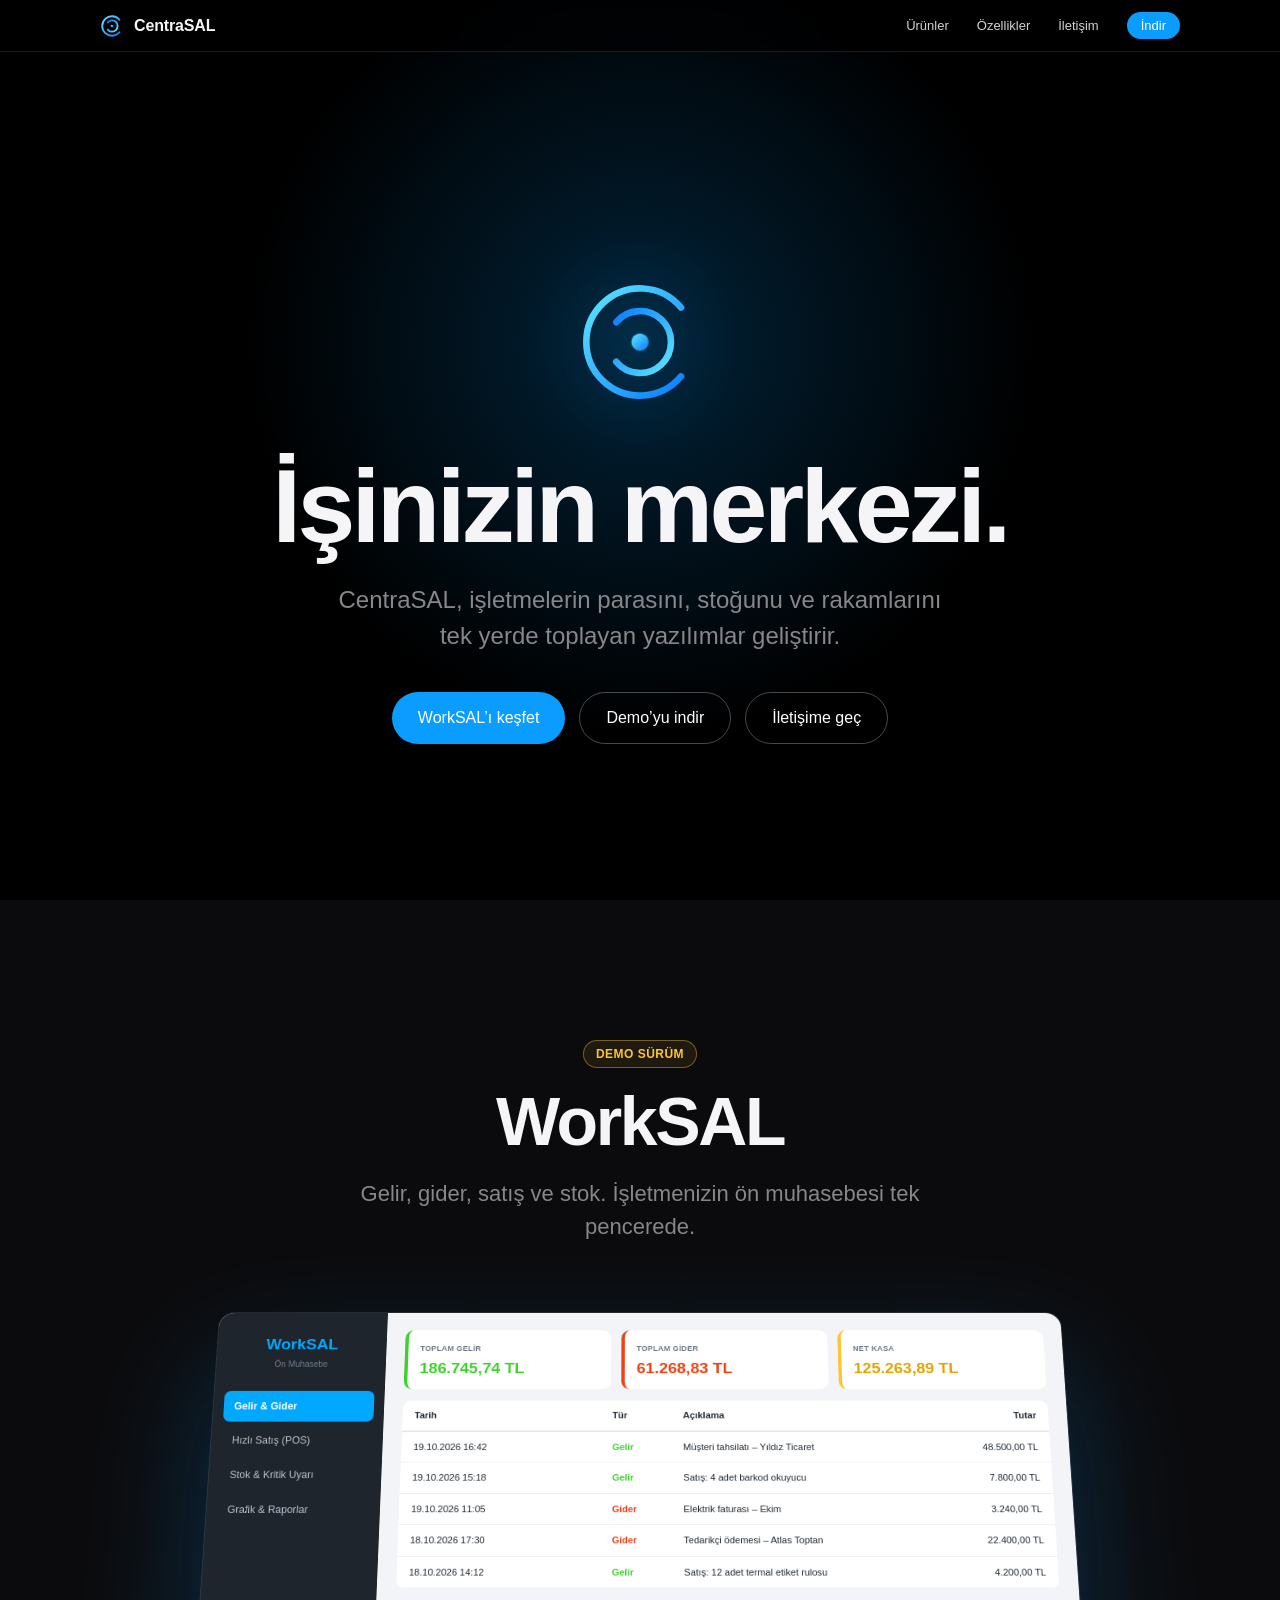
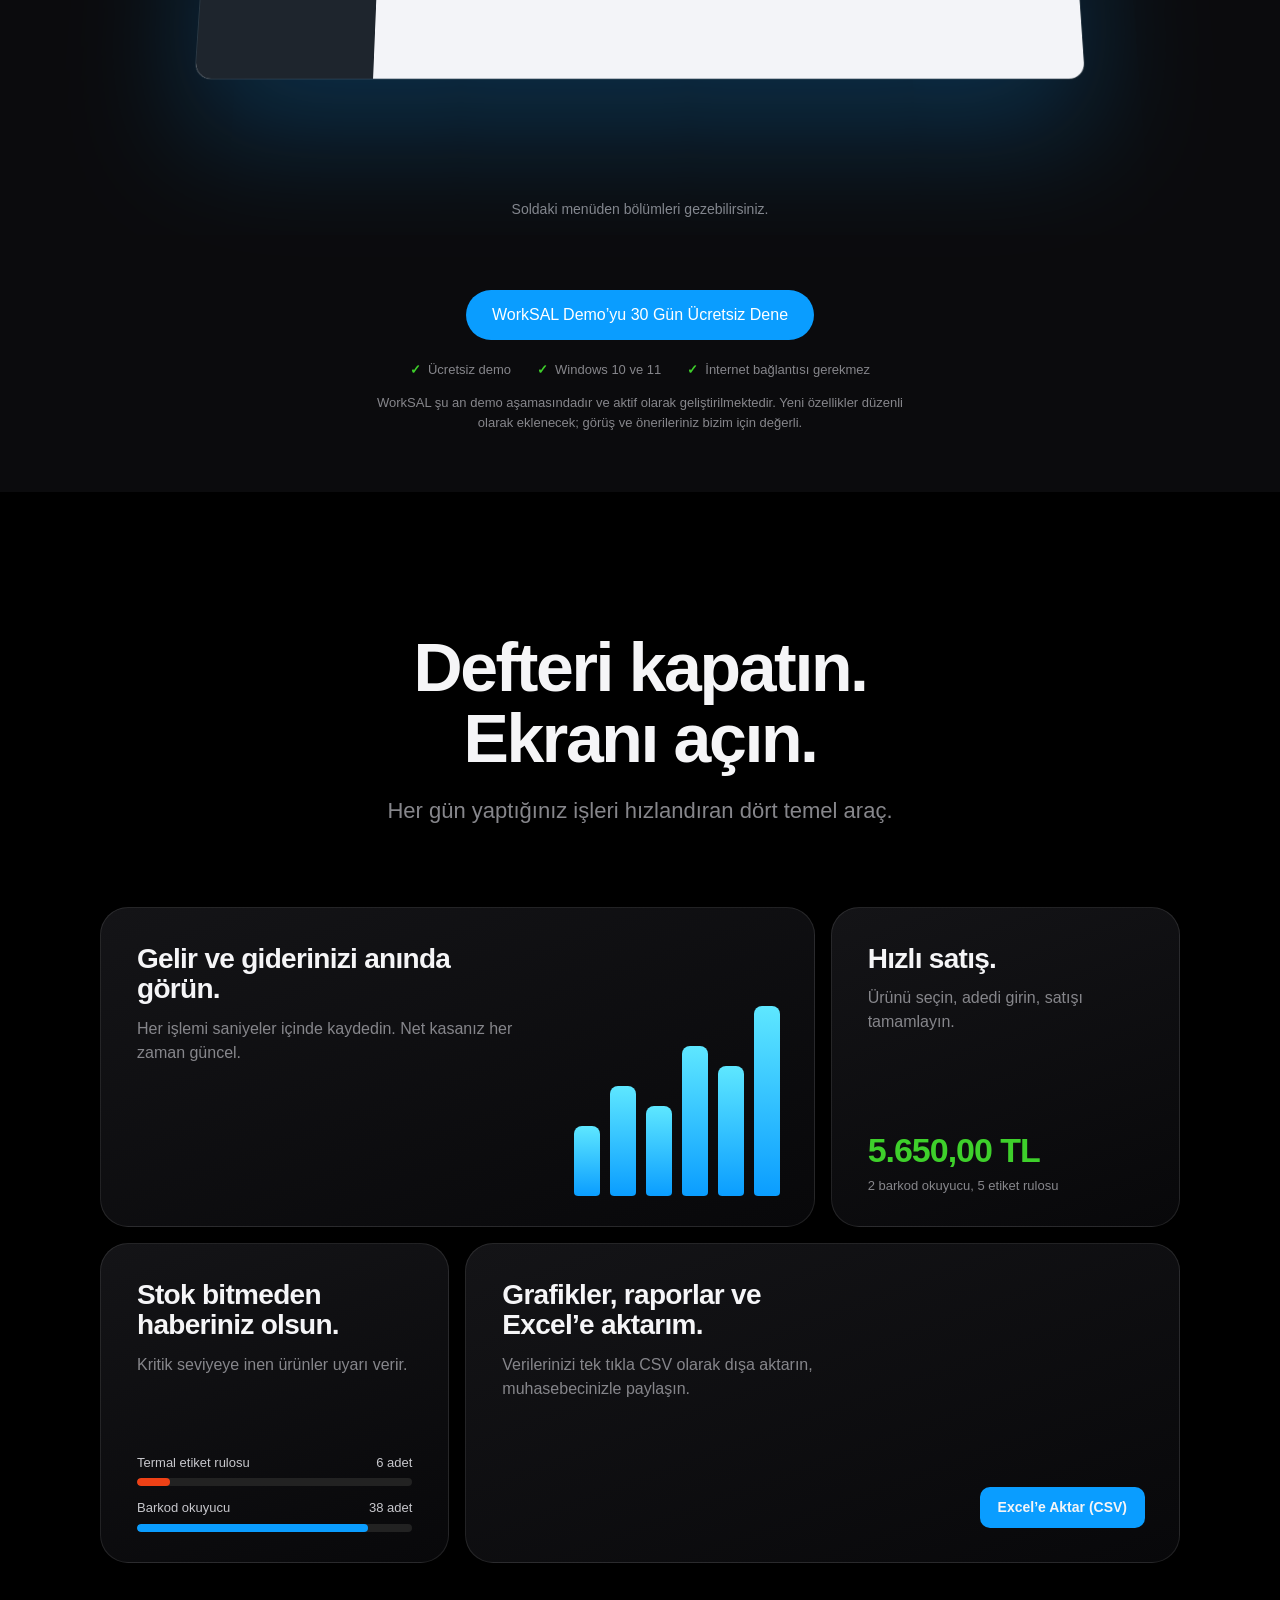
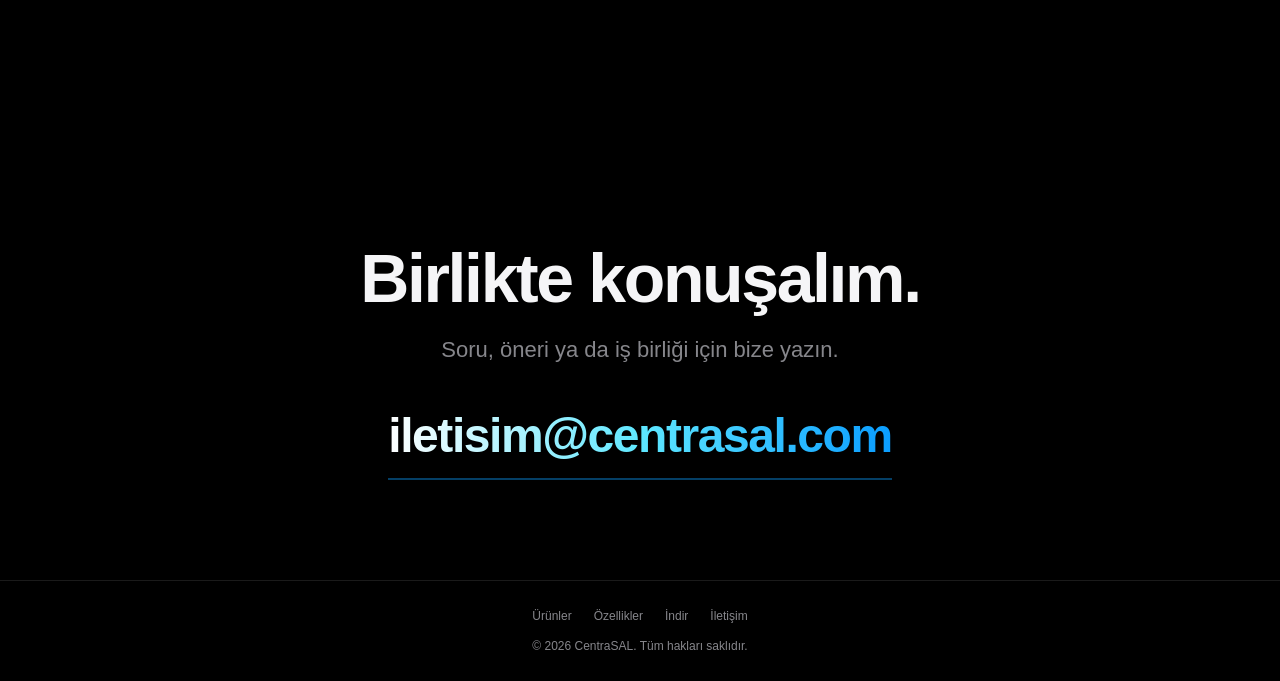
==== index.html @ 8bc3f964 "Update index.html Free Trial type added." ====
<!DOCTYPE html>
<html lang="tr">
<head>
<meta charset="utf-8">
<meta name="viewport" content="width=device-width, initial-scale=1, viewport-fit=cover">
<title>CentraSAL | İşletmeler için yazılım – WorkSAL ön muhasebe</title>
<meta name="description" content="CentraSAL, işletmelerin gelir, gider, satış ve stok takibini tek yerde toplayan yazılımlar geliştirir. WorkSAL demo sürümünü hemen indirin.">
<meta name="theme-color" content="#000000">
<meta property="og:type" content="website"><meta property="og:locale" content="tr_TR">
<meta property="og:title" content="CentraSAL – İşinizin merkezi"><meta property="og:description" content="WorkSAL: gelir, gider, hızlı satış ve stok takibi tek pencerede.">
<link rel="icon" href="centrasal-logo-2048-siyah.png" type="image/png">
<link rel="apple-touch-icon" href="centrasal-logo-2048-siyah.png">
<script type="application/ld+json">{"@context":"https://schema.org","@type":"Organization","name":"CentraSAL","email":"iletisim@centrasal.com","logo":"centrasal-logo-2048-siyah.png"}</script>
<style>
:root{--bg:#000;--bg2:#0b0b0d;--line:rgba(255,255,255,.1);--tx:#f5f5f7;--mut:#86868b;--blue:#0a9dff;--cyan:#5ee7ff;--green:#3ed02b;--red:#ee4116;--amber:#ffc531;
--font:-apple-system,BlinkMacSystemFont,"SF Pro Display","Inter","Segoe UI",Roboto,Helvetica,Arial,sans-serif;
box-sizing:border-box;padding-top:env(safe-area-inset-top,0px);padding-bottom:env(safe-area-inset-bottom,0px)}
html{scroll-behavior:smooth;scroll-padding-top:70px}
*{box-sizing:border-box;margin:0}
body{background:var(--bg);color:var(--tx);font-family:var(--font);-webkit-font-smoothing:antialiased;overflow-x:hidden;line-height:1.5}
a{color:inherit;text-decoration:none}
a:focus-visible,button:focus-visible{outline:2px solid var(--cyan);outline-offset:3px}
nav{position:fixed;inset:0 0 auto;z-index:20;height:52px;display:flex;align-items:center;justify-content:space-between;padding:0 max(22px,calc((100vw - 1080px)/2));padding-top:env(safe-area-inset-top,0px);height:calc(52px + env(safe-area-inset-top,0px));background:rgba(0,0,0,.65);backdrop-filter:saturate(180%) blur(20px);-webkit-backdrop-filter:saturate(180%) blur(20px);border-bottom:1px solid var(--line)}
.brand{display:flex;align-items:center;gap:10px;font-weight:600;letter-spacing:-.01em}
.brand svg{width:24px;height:24px}
nav ul{display:flex;gap:28px;list-style:none;padding:0;font-size:13px;color:#d2d2d7}
nav ul a{transition:color .2s}nav ul a:hover{color:#fff}
@media(max-width:560px){nav ul{gap:16px}}
section{padding:140px 22px;position:relative}
.wrap{max-width:1080px;margin:0 auto}
h1,h2{letter-spacing:-.035em;line-height:1.04;font-weight:700}
.hero{min-height:100vh;display:flex;flex-direction:column;align-items:center;justify-content:center;text-align:center;padding-top:120px;overflow:hidden}
.hero::before{content:"";position:absolute;width:900px;height:900px;left:50%;top:38%;transform:translate(-50%,-50%);background:radial-gradient(circle,rgba(10,157,255,.22),rgba(10,157,255,0) 62%);animation:breathe 7s ease-in-out infinite}
@keyframes breathe{50%{opacity:.55;transform:translate(-50%,-50%) scale(1.12)}}
.logo{width:132px;height:132px;position:relative;filter:drop-shadow(0 0 40px rgba(10,157,255,.45))}
.logo .o{stroke-dasharray:170;stroke-dashoffset:170;animation:draw 1.8s .2s cubic-bezier(.65,0,.2,1) forwards}
.logo .i{stroke-dasharray:95;stroke-dashoffset:95;animation:draw 1.6s .8s cubic-bezier(.65,0,.2,1) forwards;transform-origin:32px 32px;transform:rotate(180deg)}
.logo .d{opacity:0;transform-origin:32px 32px;animation:pop .7s 1.7s cubic-bezier(.3,1.6,.5,1) forwards}
.logo .spin{transform-origin:32px 32px;animation:spin 22s linear 2.4s infinite}
@keyframes draw{to{stroke-dashoffset:0}}
@keyframes pop{from{opacity:0;transform:scale(0)}to{opacity:1;transform:scale(1)}}
@keyframes spin{to{transform:rotate(360deg)}}
.hero h1{font-size:clamp(46px,9vw,104px);margin-top:44px;opacity:0;animation:up 1s 2s cubic-bezier(.2,.7,.2,1) forwards}
.hero p{font-size:clamp(18px,2.4vw,24px);color:var(--mut);max-width:640px;margin-top:22px;opacity:0;animation:up 1s 2.25s cubic-bezier(.2,.7,.2,1) forwards}
.cta{display:flex;gap:14px;margin-top:38px;flex-wrap:wrap;justify-content:center;opacity:0;animation:up 1s 2.5s cubic-bezier(.2,.7,.2,1) forwards}
@keyframes up{from{opacity:0;transform:translateY(26px)}to{opacity:1;transform:none}}
.btn{display:inline-flex;align-items:center;gap:8px;padding:13px 26px;border-radius:980px;font-size:16px;font-weight:500;transition:transform .25s,background .25s,box-shadow .25s}
.btn.p{background:var(--blue);color:#fff}.btn.p:hover{background:#2cb0ff;transform:scale(1.04);box-shadow:0 8px 40px rgba(10,157,255,.45)}
.btn.s{border:1px solid rgba(255,255,255,.28);color:#fff}.btn.s:hover{background:rgba(255,255,255,.1)}
.sub{color:var(--mut);font-size:clamp(18px,2.2vw,22px);max-width:620px;margin-top:20px}
h2{font-size:clamp(36px,6vw,68px)}
.center{text-align:center}.center .sub{margin-inline:auto}
/* product */
#urunler{background:var(--bg2);padding-bottom:60px}
.pname{display:flex;align-items:baseline;justify-content:center;gap:14px;flex-wrap:wrap}
.stage{perspective:1600px;margin-top:70px;padding-bottom:40px}
.app{display:grid;grid-template-columns:200px 1fr;max-width:1000px;margin:0 auto;border-radius:18px;overflow:hidden;background:#f3f4f8;color:#1f2933;box-shadow:0 0 0 1px rgba(255,255,255,.12),0 60px 140px rgba(10,157,255,.25);transform-origin:50% 0;will-change:transform;font-size:13px}
.side{background:#1e252d;color:#e8edf2;padding:26px 12px;min-height:440px}
.side b{display:block;text-align:center;color:#00a8ff;font-size:19px;margin-bottom:2px}
.side small{display:block;text-align:center;color:#6f7d8a;font-size:10px;margin-bottom:26px}
.side .m{display:block;width:100%;text-align:left;border:0;background:none;font:inherit;cursor:pointer;padding:10px 12px;border-radius:8px;margin-bottom:4px;color:#b9c4cf;font-size:12px;transition:background .2s,color .2s}
.side .m:hover{background:rgba(255,255,255,.07)}
.side .m.on{background:#00a8ff;color:#fff;font-weight:600}
.main{padding:22px}
.cards{display:grid;grid-template-columns:repeat(3,1fr);gap:12px}
.card{background:#fff;border-radius:10px;padding:12px 14px;border-left:4px solid}
.card small{font-size:9px;font-weight:700;color:#6b7785;letter-spacing:.04em}
.card strong{display:block;font-size:19px;margin-top:2px;white-space:nowrap}
.tbl{background:#fff;border-radius:10px;margin-top:14px;overflow:hidden}
.row{display:grid;grid-template-columns:1.4fr .5fr 1.6fr .9fr;padding:10px 14px;border-bottom:1px solid #eef0f3;align-items:center;font-size:11px}
.row.h{font-weight:700;border-bottom:2px solid #e3e6ea}
.row:not(.h){opacity:0;transform:translateY(-10px);transition:opacity .5s,transform .5s}
.live .row:not(.h){opacity:1;transform:none}
.row .g{color:var(--green);font-weight:700}.row .r{color:var(--red);font-weight:700}.row .a{text-align:right}
.pnl{display:none}.pnl.on{display:block;animation:fadein .45s ease}
@keyframes fadein{from{opacity:0;transform:translateY(8px)}}
@keyframes grow{from{height:0;width:0}}
@keyframes growx{from{width:0}}
.ph{font-size:15px;font-weight:700;margin-bottom:12px}
.two{display:grid;grid-template-columns:1.5fr 1fr;gap:12px}
.box{background:#fff;border-radius:10px;padding:14px}
.prods{display:grid;grid-template-columns:1fr 1fr;gap:10px}
.prod{background:#fff;border-radius:10px;padding:12px;border:1px solid #e6e9ee}
.prod b{display:block;font-size:12px}.prod span{color:#6b7785;font-size:11px}.prod i{display:block;font-style:normal;font-weight:700;color:#0a8fe0;margin-top:6px;font-size:13px}
.line{display:flex;justify-content:space-between;font-size:12px;padding:8px 0;border-bottom:1px solid #eef0f3}
.tot{display:flex;justify-content:space-between;font-weight:700;font-size:16px;margin:12px 0}
.done{background:#3ed02b;color:#fff;text-align:center;padding:10px;border-radius:8px;font-weight:700;font-size:12px}
.warn{background:#fff1ee;color:#c2310f;border-radius:8px;padding:10px 12px;font-size:12px;font-weight:600;margin-bottom:12px}
.srw{display:grid;grid-template-columns:1.3fr 1fr .5fr;gap:12px;align-items:center;padding:11px 14px;border-bottom:1px solid #eef0f3;font-size:12px}
.sb{height:8px;background:#e8ebef;border-radius:9px;overflow:hidden}.sb div{height:100%;border-radius:9px;background:#0a9dff;animation:growx 1.2s cubic-bezier(.2,.8,.2,1)}
.sb.lo div{background:var(--red)}
.chart{display:flex;align-items:flex-end;justify-content:space-around;height:210px;border-bottom:2px solid #e3e6ea;padding:0 6px}
.cg{display:flex;align-items:flex-end;gap:5px;height:100%}
.cb{width:24px;border-radius:6px 6px 2px 2px;background:#3ed02b;height:var(--h);animation:grow 1.1s cubic-bezier(.2,.8,.2,1)}.cb.x{background:#ee4116}
.lab{display:flex;justify-content:space-around;font-size:11px;color:#6b7785;margin-top:8px}
.leg{display:flex;gap:16px;font-size:11px;margin-top:12px;color:#6b7785}.leg i{display:inline-block;width:10px;height:10px;border-radius:3px;margin-right:6px}
.hint{text-align:center;color:var(--mut);font-size:14px;margin-top:6px}
@media(max-width:760px){.two{grid-template-columns:1fr}.app{grid-template-columns:1fr}.side{display:flex;overflow-x:auto;min-height:0;padding:10px;gap:4px}.side b,.side small{display:none}.side .m{width:auto;white-space:nowrap;margin:0}.row{grid-template-columns:1.6fr 1fr}.row span:nth-child(1),.row span:nth-child(2){display:none}.cards{grid-template-columns:1fr}}
.dl{margin-top:70px;display:flex;flex-direction:column;align-items:center;gap:14px}
.dl small{color:var(--mut);font-size:13px}
/* features */
.bento{display:grid;grid-template-columns:repeat(6,1fr);gap:16px;margin-top:80px}
.tile{background:linear-gradient(160deg,#141417,#08080a);border:1px solid var(--line);border-radius:28px;padding:36px;overflow:hidden;position:relative;min-height:320px;transition:border-color .4s}
.tile:hover{border-color:rgba(10,157,255,.5)}
.tile:nth-child(1){grid-column:span 4}.tile:nth-child(2){grid-column:span 2}.tile:nth-child(3){grid-column:span 2}.tile:nth-child(4){grid-column:span 4}
.tile h3{font-size:28px;letter-spacing:-.025em;line-height:1.1;max-width:340px}
.tile p{color:var(--mut);margin-top:12px;max-width:380px;font-size:16px}
@media(max-width:820px){.tile:nth-child(n){grid-column:span 6}}
.viz{position:absolute;right:34px;bottom:30px;display:flex;align-items:flex-end;gap:10px}
.bar{width:26px;border-radius:8px 8px 4px 4px;background:linear-gradient(var(--cyan),var(--blue));height:0;transition:height 1.2s cubic-bezier(.2,.8,.2,1)}
.in .bar{height:var(--h)}
.stock{position:absolute;left:36px;right:36px;bottom:30px}
.srow{display:flex;justify-content:space-between;font-size:13px;color:#c7c7cc;margin-top:12px}
.track{height:8px;background:#222;border-radius:9px;margin-top:6px;overflow:hidden}
.fill{height:100%;width:0;border-radius:9px;background:var(--blue);transition:width 1.4s cubic-bezier(.2,.8,.2,1)}
.in .fill{width:var(--w)}.fill.low{background:var(--red)}
.pos{position:absolute;left:36px;bottom:30px;font-size:34px;font-weight:700;letter-spacing:-.03em;color:var(--green)}
.pos small{display:block;font-size:13px;font-weight:400;color:var(--mut);letter-spacing:0}
.csv{position:absolute;right:34px;bottom:34px;background:var(--blue);padding:10px 18px;border-radius:10px;font-size:14px;font-weight:600}
/* contact */
#iletisim{text-align:center;padding-bottom:100px}
.mail{display:inline-block;margin-top:34px;font-size:clamp(22px,4.6vw,48px);font-weight:600;letter-spacing:-.03em;background:linear-gradient(90deg,#fff,var(--cyan),var(--blue));-webkit-background-clip:text;background-clip:text;color:transparent;border-bottom:2px solid rgba(10,157,255,.4);padding-bottom:6px;transition:border-color .3s}
.mail:hover{border-color:var(--cyan)}
footer{border-top:1px solid var(--line);padding:26px 22px;text-align:center;color:var(--mut);font-size:12px}
.rv{opacity:0;transform:translateY(40px);transition:opacity 1s,transform 1s cubic-bezier(.2,.7,.2,1)}
.rv.in{opacity:1;transform:none}
@media(prefers-reduced-motion:reduce){*,*::before{animation-duration:.01ms!important;animation-delay:0s!important;transition-duration:.01ms!important}.hero h1,.hero p,.cta{opacity:1}.logo .o,.logo .i{stroke-dashoffset:0}.logo .d{opacity:1}}
.skip{position:absolute;left:-999px;top:8px;background:var(--blue);color:#fff;padding:8px 14px;border-radius:8px;z-index:30}.skip:focus{left:8px}
.navcta{background:var(--blue);color:#fff!important;padding:6px 14px;border-radius:980px;font-weight:500}
.badge{display:inline-block;font-size:12px;font-weight:600;letter-spacing:.04em;color:var(--amber);border:1px solid rgba(255,197,49,.4);background:rgba(255,197,49,.08);padding:4px 12px;border-radius:980px;margin-bottom:18px}
.facts{display:flex;flex-wrap:wrap;gap:10px 26px;justify-content:center;color:var(--mut);font-size:13px;list-style:none;padding:0;margin-top:6px}
.facts li::before{content:"✓";color:var(--green);margin-right:7px;font-weight:700}
.note{max-width:560px;text-align:center;color:var(--mut);font-size:13px}
footer .fl{display:flex;gap:22px;justify-content:center;margin-bottom:12px;flex-wrap:wrap}footer .fl a:hover{color:#fff}
</style>
</head>
<body>
<a class="skip" href="#urunler">İçeriğe geç</a>
<svg width="0" height="0" style="position:absolute"><defs>
<linearGradient id="g" x1="0" y1="0" x2="1" y2="1"><stop offset="0" stop-color="#5ee7ff"/><stop offset="1" stop-color="#0a7dff"/></linearGradient></defs></svg>

<nav>
  <a class="brand" href="#top" aria-label="CentraSAL">
    <svg viewBox="0 0 64 64" fill="none" stroke="url(#g)" stroke-width="5" stroke-linecap="round"><path d="M51.9 15.3A26 26 0 1 0 51.9 48.7"/><path d="M43.5 22.4A15 15 0 1 0 43.5 41.6" transform="rotate(180 32 32)"/><circle cx="32" cy="32" r="3.5" fill="url(#g)" stroke="none"/></svg>
    CentraSAL
  </a>
  <ul><li><a href="#urunler">Ürünler</a></li><li><a href="#ozellikler">Özellikler</a></li><li><a href="#iletisim">İletişim</a></li><li><a class="navcta" href="#indir">İndir</a></li></ul>
</nav>

<header class="hero" id="top">
  <svg class="logo" viewBox="0 0 64 64" fill="none" stroke="url(#g)" stroke-width="3.2" stroke-linecap="round" role="img" aria-label="CentraSAL logosu">
    <g class="spin">
      <path class="o" d="M51.9 15.3A26 26 0 1 0 51.9 48.7"/>
      <path class="i" d="M43.5 22.4A15 15 0 1 0 43.5 41.6"/>
    </g>
    <circle class="d" cx="32" cy="32" r="4.2" fill="url(#g)" stroke="none"/>
  </svg>
  <h1>İşinizin merkezi.</h1>
  <p>CentraSAL, işletmelerin parasını, stoğunu ve rakamlarını tek yerde toplayan yazılımlar geliştirir.</p>
  <div class="cta"><a class="btn p" href="#urunler">WorkSAL’ı keşfet</a><a class="btn s" href="#indir">Demo’yu indir</a><a class="btn s" href="#iletisim">İletişime geç</a></div>
</header>

<section id="urunler">
  <div class="wrap center rv">
    <span class="badge">DEMO SÜRÜM</span><div class="pname"><h2>WorkSAL</h2></div>
    <p class="sub">Gelir, gider, satış ve stok. İşletmenizin ön muhasebesi tek pencerede.</p>
  </div>
  <div class="stage">
    <div class="app" id="app" aria-label="WorkSAL arayüzü">
      <div class="side"><b>WorkSAL</b><small>Ön Muhasebe</small>
        <button class="m on" data-t="0">Gelir &amp; Gider</button><button class="m" data-t="1">Hızlı Satış (POS)</button><button class="m" data-t="2">Stok &amp; Kritik Uyarı</button><button class="m" data-t="3">Grafik &amp; Raporlar</button></div>
      <div class="main">
        <div class="pnl on" data-p="0">
          <div class="cards">
            <div class="card" style="border-color:#3ed02b"><small>TOPLAM GELİR</small><strong style="color:#3ed02b" data-n="186750">0,00 TL</strong></div>
            <div class="card" style="border-color:#ee4116"><small>TOPLAM GİDER</small><strong style="color:#ee4116" data-n="61340">0,00 TL</strong></div>
            <div class="card" style="border-color:#ffc531"><small>NET KASA</small><strong style="color:#e0a400" data-n="125410">0,00 TL</strong></div>
          </div>
          <div class="tbl" id="tbl">
            <div class="row h"><span>Tarih</span><span>Tür</span><span>Açıklama</span><span class="a">Tutar</span></div>
            <div class="row" style="transition-delay:0s"><span>19.10.2026 16:42</span><span class="g">Gelir</span><span>Müşteri tahsilatı – Yıldız Ticaret</span><span class="a">48.500,00 TL</span></div>
            <div class="row" style="transition-delay:.15s"><span>19.10.2026 15:18</span><span class="g">Gelir</span><span>Satış: 4 adet barkod okuyucu</span><span class="a">7.800,00 TL</span></div>
            <div class="row" style="transition-delay:.3s"><span>19.10.2026 11:05</span><span class="r">Gider</span><span>Elektrik faturası – Ekim</span><span class="a">3.240,00 TL</span></div>
            <div class="row" style="transition-delay:.45s"><span>18.10.2026 17:30</span><span class="r">Gider</span><span>Tedarikçi ödemesi – Atlas Toptan</span><span class="a">22.400,00 TL</span></div>
            <div class="row" style="transition-delay:.6s"><span>18.10.2026 14:12</span><span class="g">Gelir</span><span>Satış: 12 adet termal etiket rulosu</span><span class="a">4.200,00 TL</span></div>
          </div>
        </div>
        <div class="pnl" data-p="1"><div class="ph">Hızlı Satış</div>
          <div class="two"><div class="prods">
            <div class="prod"><b>Barkod okuyucu</b><span>Stok: 38 adet</span><i>1.950,00 TL</i></div>
            <div class="prod"><b>Termal etiket rulosu</b><span>Stok: 6 adet</span><i>350,00 TL</i></div>
            <div class="prod"><b>Fiş yazıcı</b><span>Stok: 22 adet</span><i>4.800,00 TL</i></div>
            <div class="prod"><b>Toner kartuşu</b><span>Stok: 14 adet</span><i>1.250,00 TL</i></div></div>
          <div class="box"><div class="line"><span>2 × Barkod okuyucu</span><b>3.900,00 TL</b></div><div class="line"><span>5 × Termal etiket rulosu</span><b>1.750,00 TL</b></div>
            <div class="tot"><span>Toplam</span><span>5.650,00 TL</span></div><div class="done">Satışı tamamla</div></div></div></div>
        <div class="pnl" data-p="2"><div class="ph">Stok durumu</div>
          <div class="warn">2 ürün kritik seviyenin altında: Termal etiket rulosu, Toner kartuşu</div>
          <div class="tbl"><div class="srw" style="font-weight:700"><span>Ürün</span><span>Doluluk</span><span style="text-align:right">Adet</span></div>
            <div class="srw"><span>Termal etiket rulosu</span><div class="sb lo"><div style="width:12%"></div></div><b style="text-align:right;color:#ee4116">6</b></div>
            <div class="srw"><span>Toner kartuşu</span><div class="sb lo"><div style="width:28%"></div></div><b style="text-align:right;color:#ee4116">14</b></div>
            <div class="srw"><span>Fiş yazıcı</span><div class="sb"><div style="width:55%"></div></div><b style="text-align:right">22</b></div>
            <div class="srw"><span>Barkod okuyucu</span><div class="sb"><div style="width:84%"></div></div><b style="text-align:right">38</b></div></div></div>
        <div class="pnl" data-p="3"><div class="ph">Aylık gelir ve gider</div>
          <div class="box"><div class="chart">
            <div class="cg"><i class="cb" style="--h:92px"></i><i class="cb x" style="--h:54px"></i></div><div class="cg"><i class="cb" style="--h:110px"></i><i class="cb x" style="--h:61px"></i></div><div class="cg"><i class="cb" style="--h:98px"></i><i class="cb x" style="--h:58px"></i></div>
            <div class="cg"><i class="cb" style="--h:134px"></i><i class="cb x" style="--h:70px"></i></div><div class="cg"><i class="cb" style="--h:121px"></i><i class="cb x" style="--h:66px"></i></div><div class="cg"><i class="cb" style="--h:187px"></i><i class="cb x" style="--h:61px"></i></div></div>
            <div class="lab"><span>May</span><span>Haz</span><span>Tem</span><span>Ağu</span><span>Eyl</span><span>Eki</span></div>
            <div class="leg"><span><i style="background:#3ed02b"></i>Gelir</span><span><i style="background:#ee4116"></i>Gider</span></div></div></div>
      </div>
    </div>
  </div>
  <p class="hint">Soldaki menüden bölümleri gezebilirsiniz.</p>
  <div class="dl rv" id="indir">
    <a class="btn p" id="dlbtn" href="#" download>WorkSAL Demo’yu 30 Gün Ücretsiz Dene</a>
    <ul class="facts"><li>Ücretsiz demo</li><li>Windows 10 ve 11</li><li>İnternet bağlantısı gerekmez</li></ul>
    <p class="note">WorkSAL şu an demo aşamasındadır ve aktif olarak geliştirilmektedir. Yeni özellikler düzenli olarak eklenecek; görüş ve önerileriniz bizim için değerli.</p>
  </div>
</section>

<section id="ozellikler">
  <div class="wrap">
    <div class="center rv"><h2>Defteri kapatın.<br>Ekranı açın.</h2><p class="sub">Her gün yaptığınız işleri hızlandıran dört temel araç.</p></div>
    <div class="bento">
      <div class="tile rv"><h3>Gelir ve giderinizi anında görün.</h3><p>Her işlemi saniyeler içinde kaydedin. Net kasanız her zaman güncel.</p>
        <div class="viz"><i class="bar" style="--h:70px"></i><i class="bar" style="--h:110px"></i><i class="bar" style="--h:90px"></i><i class="bar" style="--h:150px"></i><i class="bar" style="--h:130px"></i><i class="bar" style="--h:190px"></i></div></div>
      <div class="tile rv"><h3>Hızlı satış.</h3><p>Ürünü seçin, adedi girin, satışı tamamlayın.</p><div class="pos">5.650,00 TL<small>2 barkod okuyucu, 5 etiket rulosu</small></div></div>
      <div class="tile rv"><h3>Stok bitmeden haberiniz olsun.</h3><p>Kritik seviyeye inen ürünler uyarı verir.</p>
        <div class="stock"><div class="srow"><span>Termal etiket rulosu</span><span>6 adet</span></div><div class="track"><div class="fill low" style="--w:12%"></div></div><div class="srow"><span>Barkod okuyucu</span><span>38 adet</span></div><div class="track"><div class="fill" style="--w:84%"></div></div></div></div>
      <div class="tile rv"><h3>Grafikler, raporlar ve Excel’e aktarım.</h3><p>Verilerinizi tek tıkla CSV olarak dışa aktarın, muhasebecinizle paylaşın.</p><div class="csv">Excel’e Aktar (CSV)</div></div>
    </div>
  </div>
</section>

<section id="iletisim">
  <div class="wrap rv"><h2>Birlikte konuşalım.</h2><p class="sub" style="margin-inline:auto">Soru, öneri ya da iş birliği için bize yazın.</p>
    <a class="mail" href="mailto:iletisim@centrasal.com">iletisim@centrasal.com</a></div>
</section>
<footer><div class="fl"><a href="#urunler">Ürünler</a><a href="#ozellikler">Özellikler</a><a href="#indir">İndir</a><a href="mailto:iletisim@centrasal.com">İletişim</a></div>© 2026 CentraSAL. Tüm hakları saklıdır.</footer>

<script>
(function(){
  // WorkSAL indirme bağlantısı: aşağıdaki adresi kendi bağlantınızla değiştirin.
  var DOWNLOAD_URL="https://github.com/keremcentrasal-tech/WorkSAL/releases/download/v1.0.0/WorkSAL-setup.exe";
  var b=document.getElementById("dlbtn");b.href=DOWNLOAD_URL;
  if(DOWNLOAD_URL==="#")b.removeAttribute("download");

  var io=new IntersectionObserver(function(es){es.forEach(function(e){if(e.isIntersecting){e.target.classList.add("in");io.unobserve(e.target)}})},{threshold:.25});
  document.querySelectorAll(".rv").forEach(function(el){io.observe(el)});

  function fmt(n){return n.toLocaleString("tr-TR",{minimumFractionDigits:2,maximumFractionDigits:2})+" TL"}
  var tbl=document.getElementById("tbl"),done=false;
  new IntersectionObserver(function(es,o){if(es[0].isIntersecting&&!done){done=true;tbl.classList.add("live");o.disconnect();
    document.querySelectorAll("[data-n]").forEach(function(el){var t=+el.dataset.n,s=performance.now();
      (function f(now){var p=Math.min((now-s)/1600,1),e=1-Math.pow(1-p,4);el.textContent=fmt(t*e);if(p<1)requestAnimationFrame(f)})(s)})}},{threshold:.35}).observe(document.getElementById("app"));

  var tabs=document.querySelectorAll(".side .m"),pn=document.querySelectorAll(".pnl");
  tabs.forEach(function(t){t.addEventListener("click",function(){tabs.forEach(function(x){x.classList.toggle("on",x===t)});pn.forEach(function(p){p.classList.toggle("on",p.dataset.p===t.dataset.t)})})});

  var app=document.getElementById("app"),stage=app.parentNode,reduce=matchMedia("(prefers-reduced-motion:reduce)").matches;
  function tick(){var r=stage.getBoundingClientRect(),h=innerHeight,p=Math.min(Math.max(1-(r.top-h*.15)/(h*.8),0),1);
    app.style.transform="rotateX("+(14*(1-p))+"deg) scale("+(.84+.16*p)+")"}
  if(!reduce){addEventListener("scroll",function(){requestAnimationFrame(tick)},{passive:true});tick()}
})();
</script>
</body>
</html>
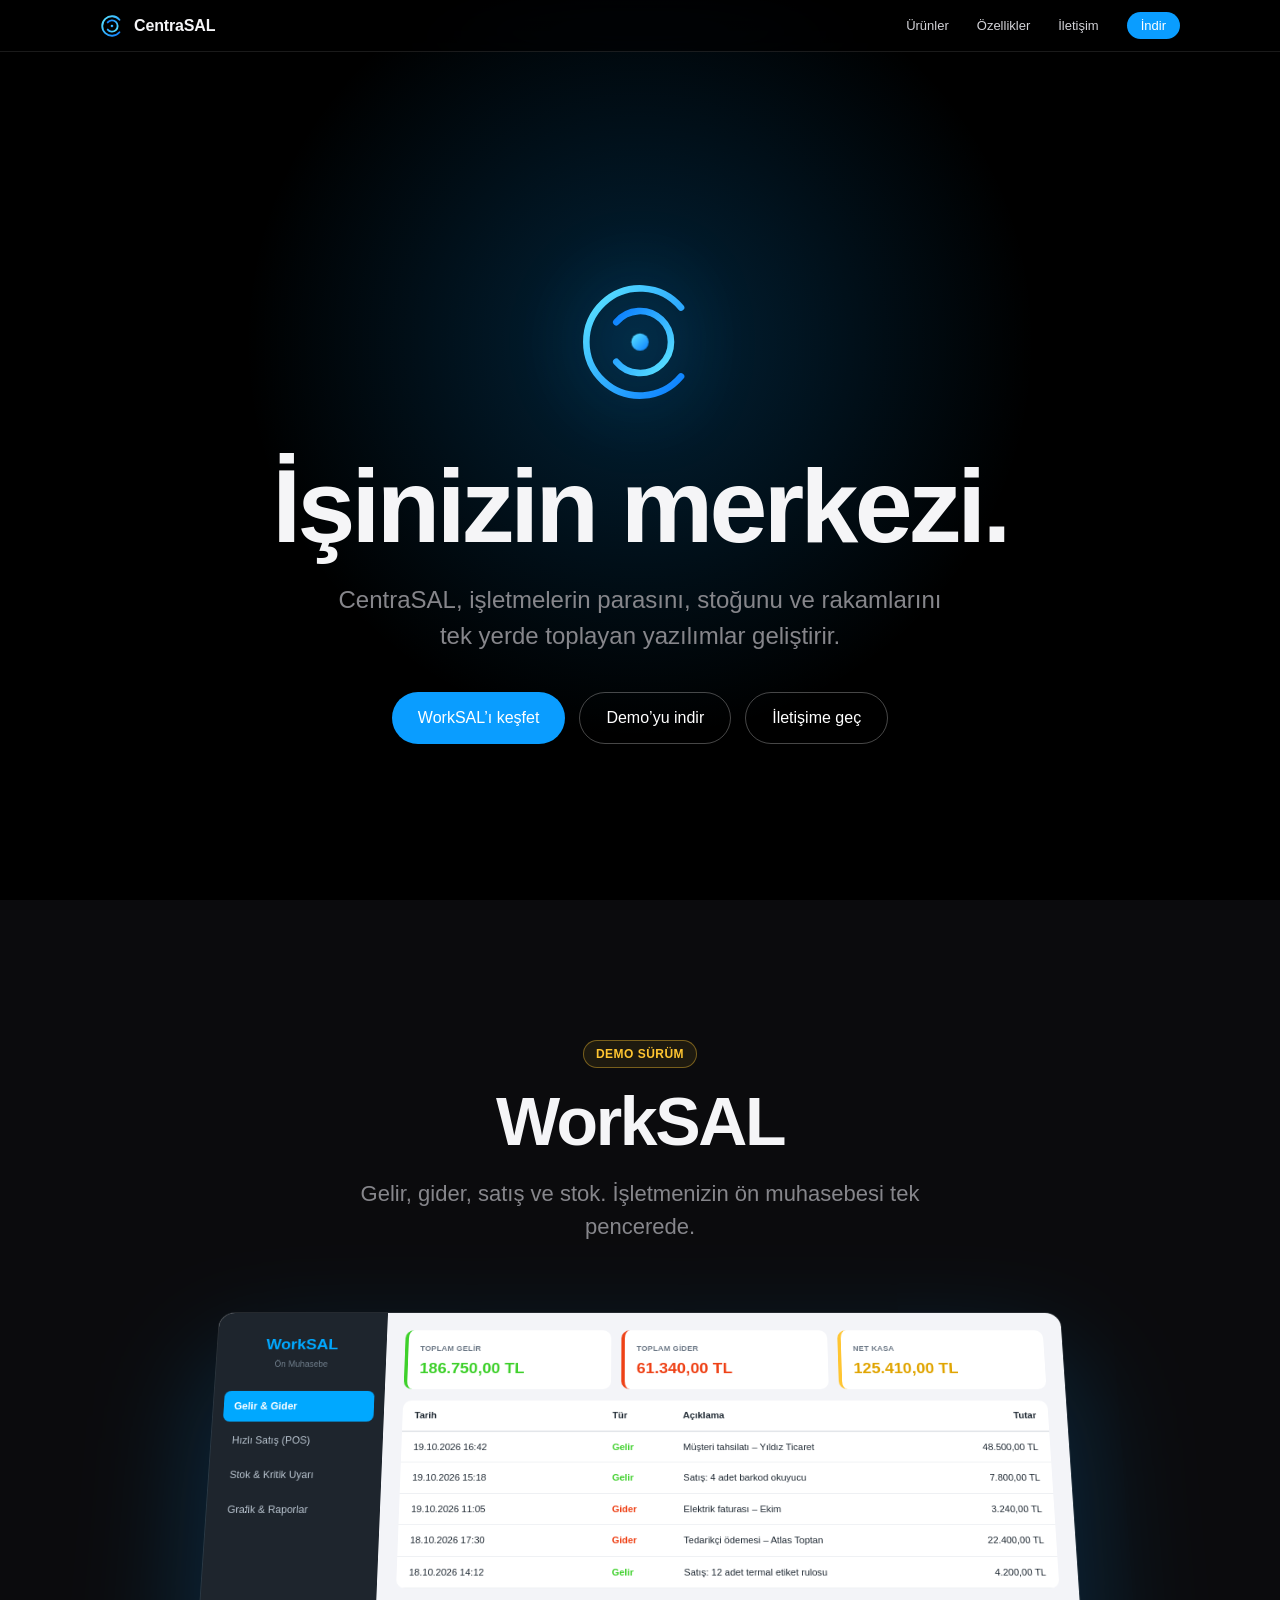
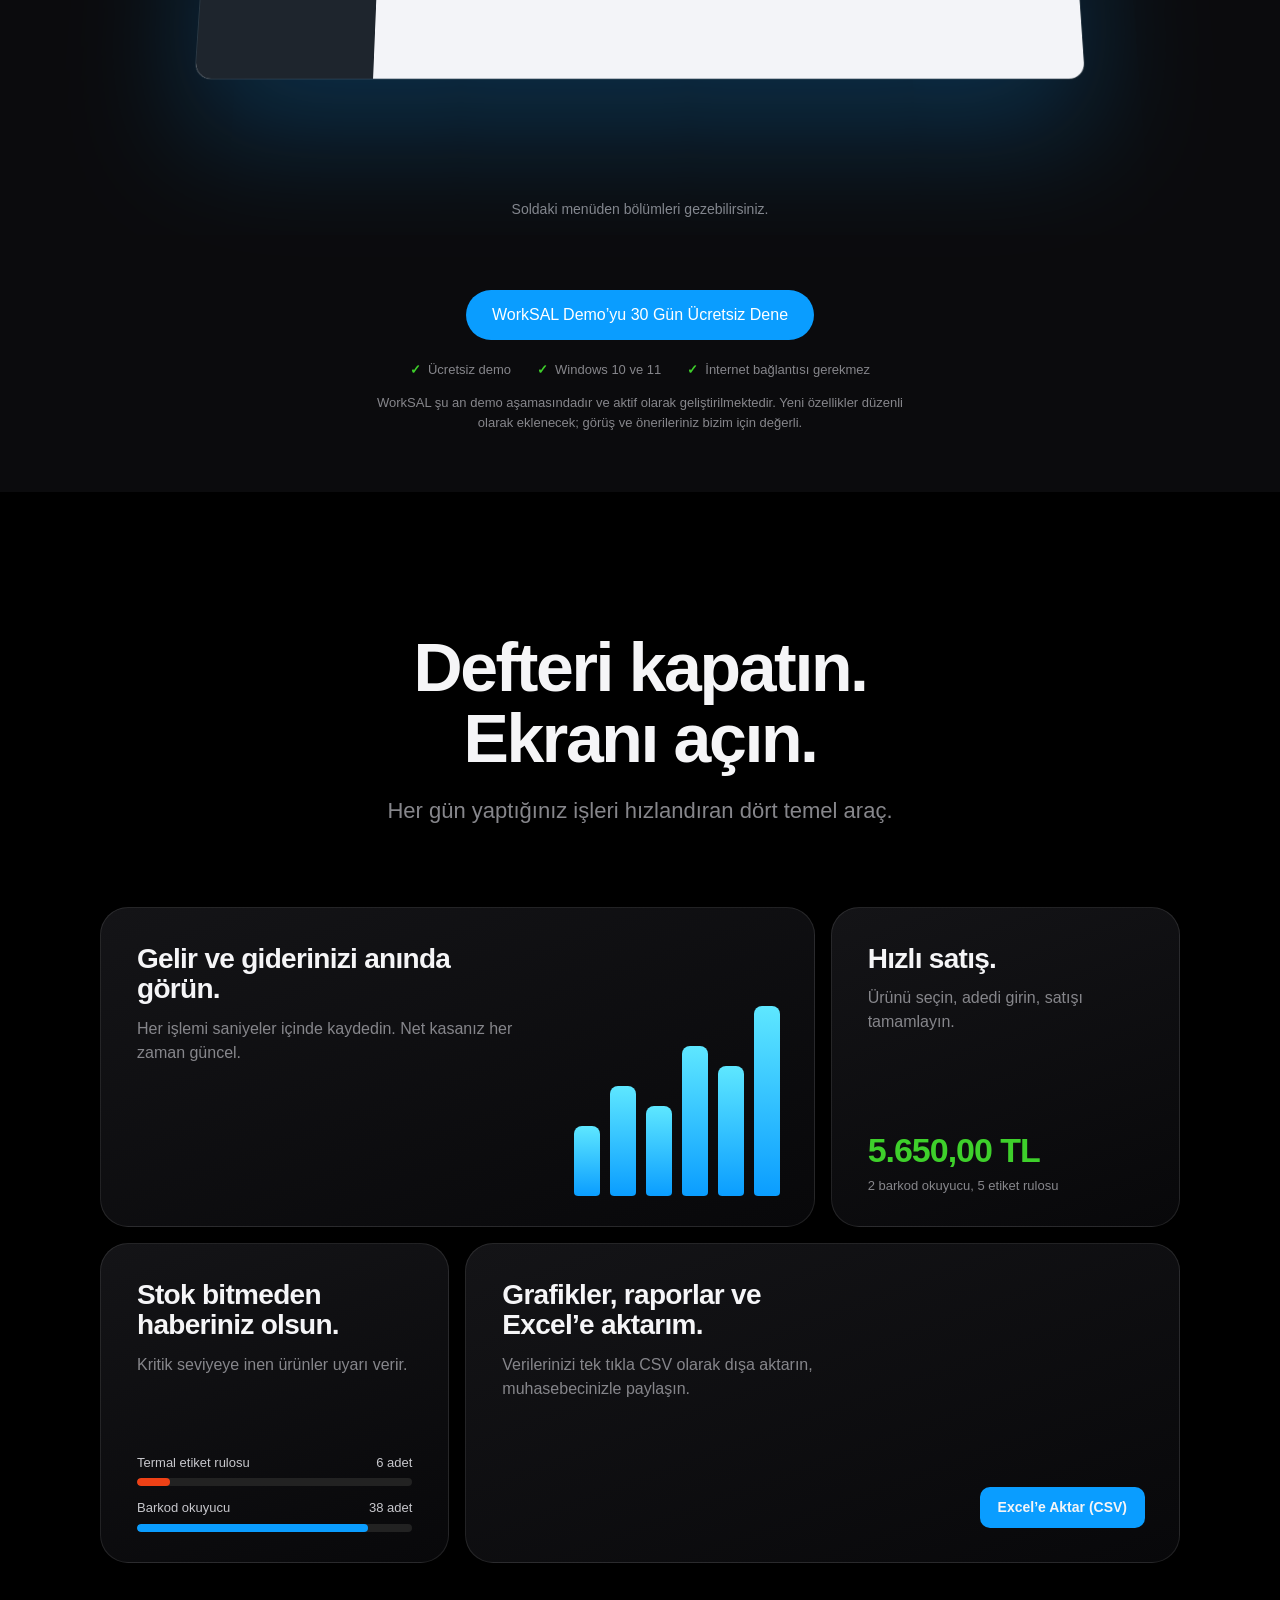
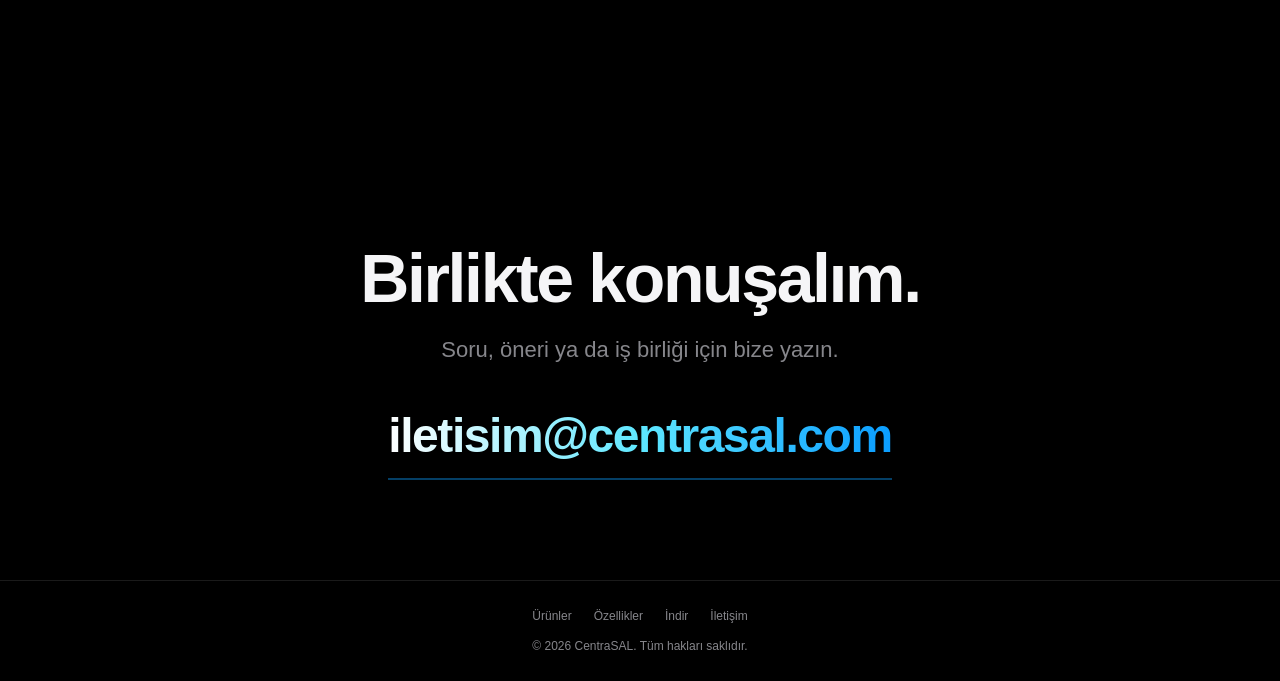
==== commit 4dffb382: "Update index.html Download Link Updated" ====
--- a/index.html
+++ b/index.html
@@ -240,7 +240,7 @@
 <script>
 (function(){
   // WorkSAL indirme bağlantısı: aşağıdaki adresi kendi bağlantınızla değiştirin.
-  var DOWNLOAD_URL="https://github.com/keremcentrasal-tech/WorkSAL/releases/download/v1.0.0/WorkSAL-setup.exe";
+  var DOWNLOAD_URL="https://github.com/keremcentrasal-tech/WorkSAL/releases/download/v4.0.1/WorkSAL-Setup.exe";
   var b=document.getElementById("dlbtn");b.href=DOWNLOAD_URL;
   if(DOWNLOAD_URL==="#")b.removeAttribute("download");
 
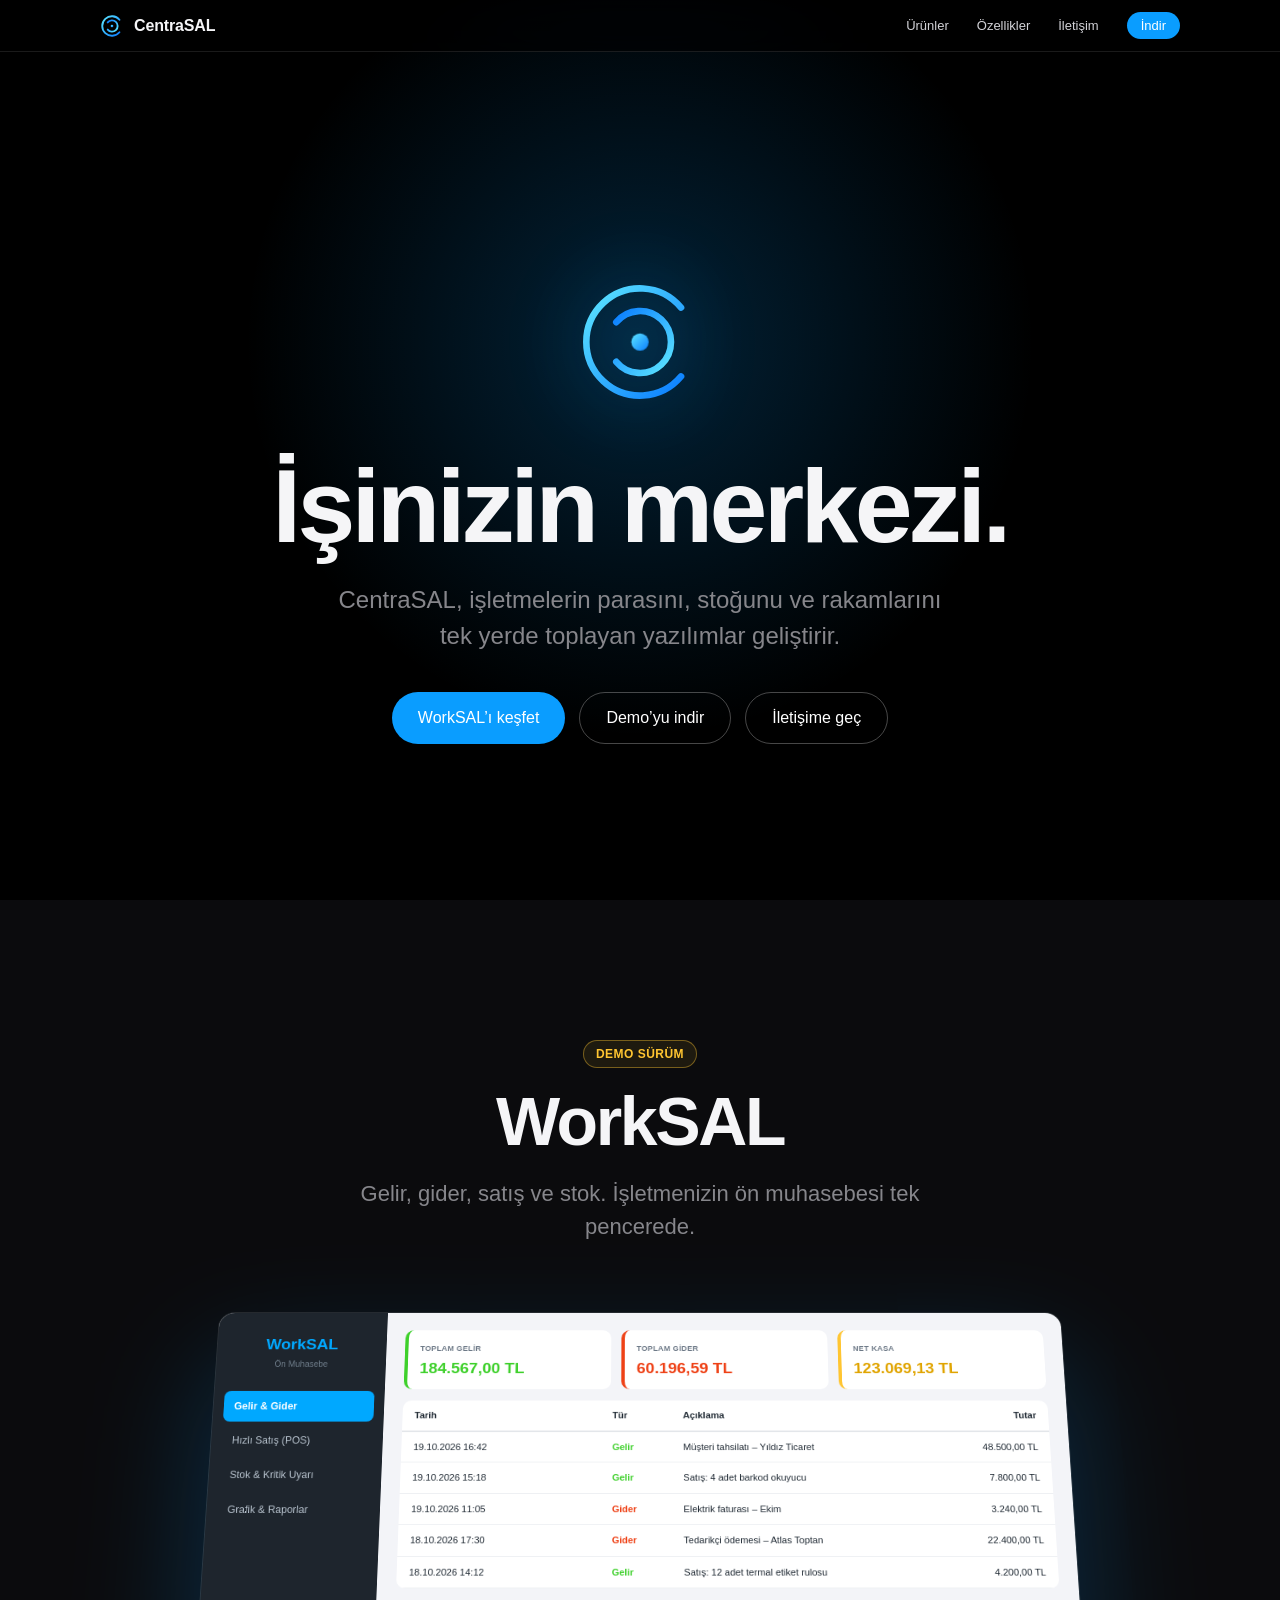
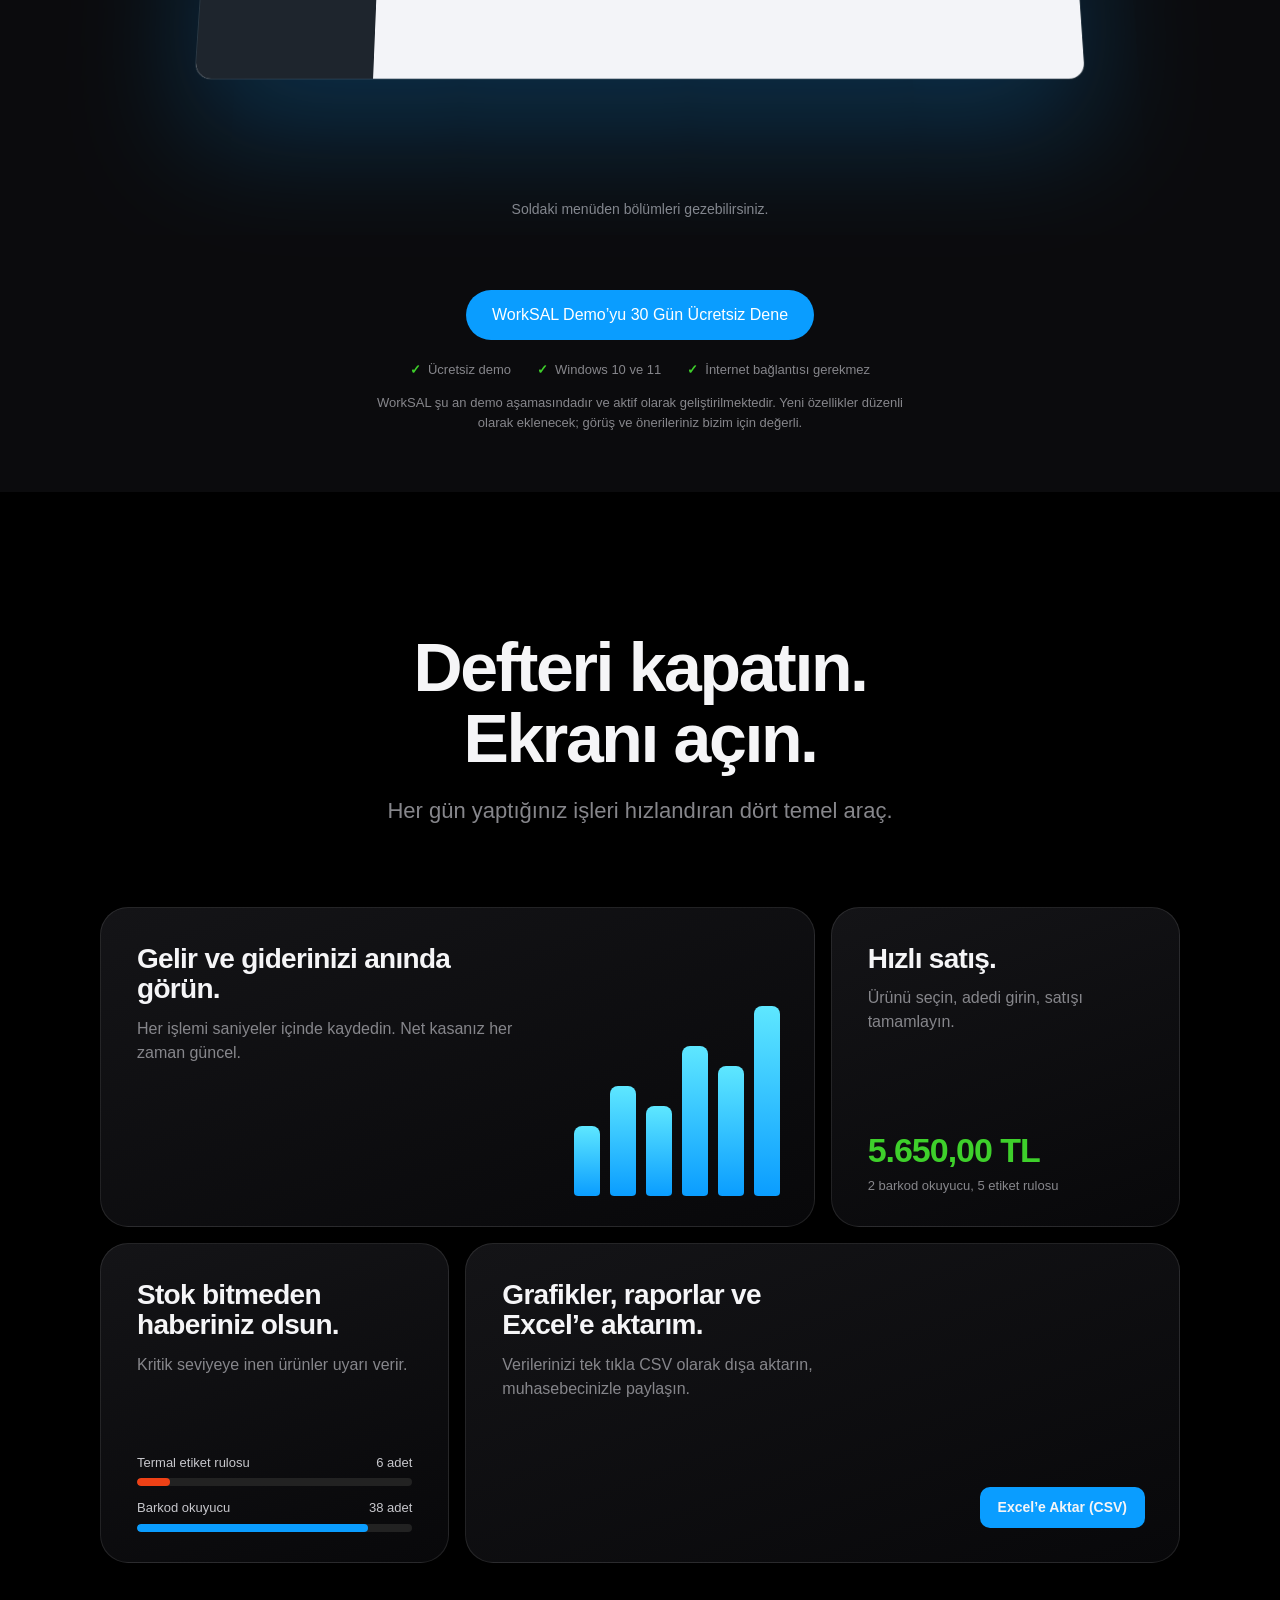
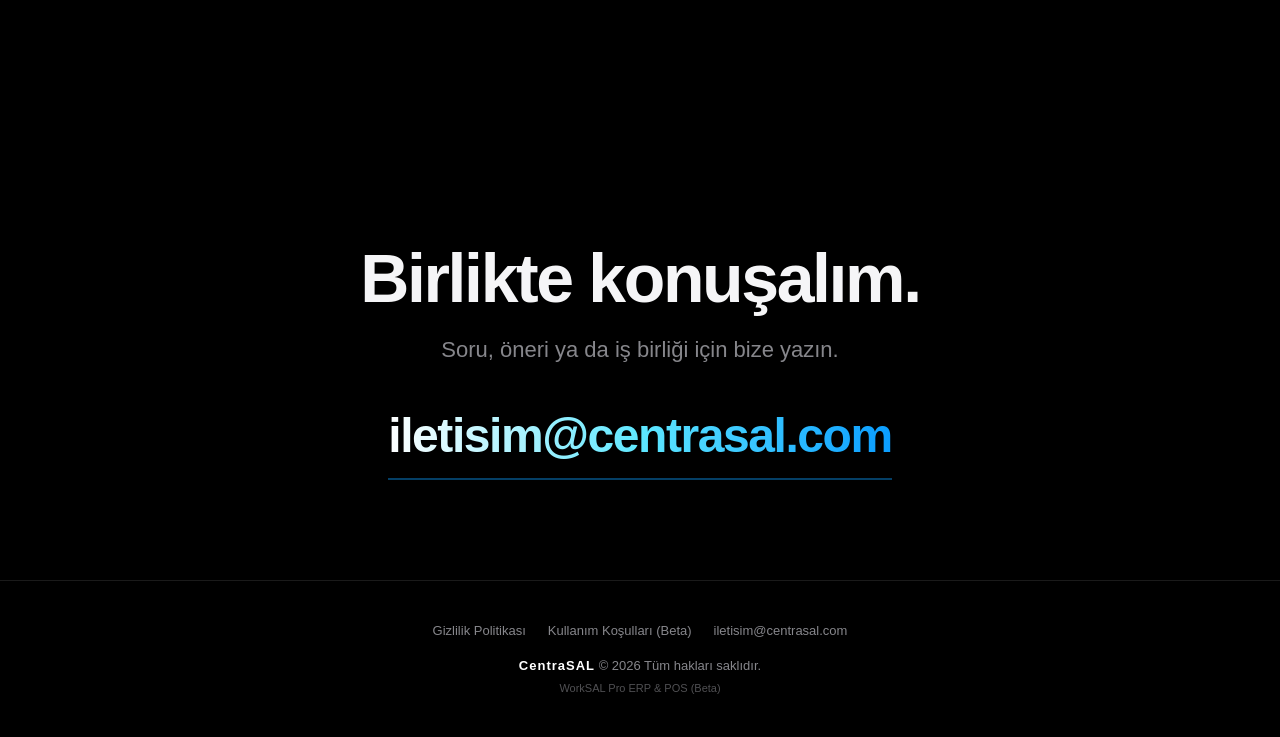
==== commit b291cecd: "kullanımvekosullar Gizlilik , Kullanım Koşulları ve KVKK üzerine aydınlatma metinleri eklendi. Ve ay" ====
--- a/index.html
+++ b/index.html
@@ -121,7 +121,7 @@
 #iletisim{text-align:center;padding-bottom:100px}
 .mail{display:inline-block;margin-top:34px;font-size:clamp(22px,4.6vw,48px);font-weight:600;letter-spacing:-.03em;background:linear-gradient(90deg,#fff,var(--cyan),var(--blue));-webkit-background-clip:text;background-clip:text;color:transparent;border-bottom:2px solid rgba(10,157,255,.4);padding-bottom:6px;transition:border-color .3s}
 .mail:hover{border-color:var(--cyan)}
-footer{border-top:1px solid var(--line);padding:26px 22px;text-align:center;color:var(--mut);font-size:12px}
+footer{border-top:1px solid var(--line);padding:40px 22px;text-align:center;color:var(--mut);font-size:13px}
 .rv{opacity:0;transform:translateY(40px);transition:opacity 1s,transform 1s cubic-bezier(.2,.7,.2,1)}
 .rv.in{opacity:1;transform:none}
 @media(prefers-reduced-motion:reduce){*,*::before{animation-duration:.01ms!important;animation-delay:0s!important;transition-duration:.01ms!important}.hero h1,.hero p,.cta{opacity:1}.logo .o,.logo .i{stroke-dashoffset:0}.logo .d{opacity:1}}
@@ -131,7 +131,7 @@
 .facts{display:flex;flex-wrap:wrap;gap:10px 26px;justify-content:center;color:var(--mut);font-size:13px;list-style:none;padding:0;margin-top:6px}
 .facts li::before{content:"✓";color:var(--green);margin-right:7px;font-weight:700}
 .note{max-width:560px;text-align:center;color:var(--mut);font-size:13px}
-footer .fl{display:flex;gap:22px;justify-content:center;margin-bottom:12px;flex-wrap:wrap}footer .fl a:hover{color:#fff}
+footer .fl{display:flex;gap:22px;justify-content:center;margin-bottom:15px;flex-wrap:wrap}footer .fl a:hover{color:#fff}
 </style>
 </head>
 <body>
@@ -235,7 +235,19 @@
   <div class="wrap rv"><h2>Birlikte konuşalım.</h2><p class="sub" style="margin-inline:auto">Soru, öneri ya da iş birliği için bize yazın.</p>
     <a class="mail" href="mailto:iletisim@centrasal.com">iletisim@centrasal.com</a></div>
 </section>
-<footer><div class="fl"><a href="#urunler">Ürünler</a><a href="#ozellikler">Özellikler</a><a href="#indir">İndir</a><a href="mailto:iletisim@centrasal.com">İletişim</a></div>© 2026 CentraSAL. Tüm hakları saklıdır.</footer>
+
+<!-- Yeni Yasal Footer -->
+<footer>
+  <div class="fl">
+    <a href="gizlilik.html">Gizlilik Politikası</a>
+    <a href="kosullar.html">Kullanım Koşulları (Beta)</a>
+    <a href="mailto:iletisim@centrasal.com">iletisim@centrasal.com</a>
+  </div>
+  <div>
+    <b style="color: #fff; letter-spacing: 1px;">CentraSAL</b> &copy; 2026 Tüm hakları saklıdır.<br>
+    <span style="font-size: 11px; opacity: 0.6; display: block; margin-top: 5px;">WorkSAL Pro ERP & POS (Beta)</span>
+  </div>
+</footer>
 
 <script>
 (function(){
@@ -263,4 +275,4 @@
 })();
 </script>
 </body>
-</html>
+</html>
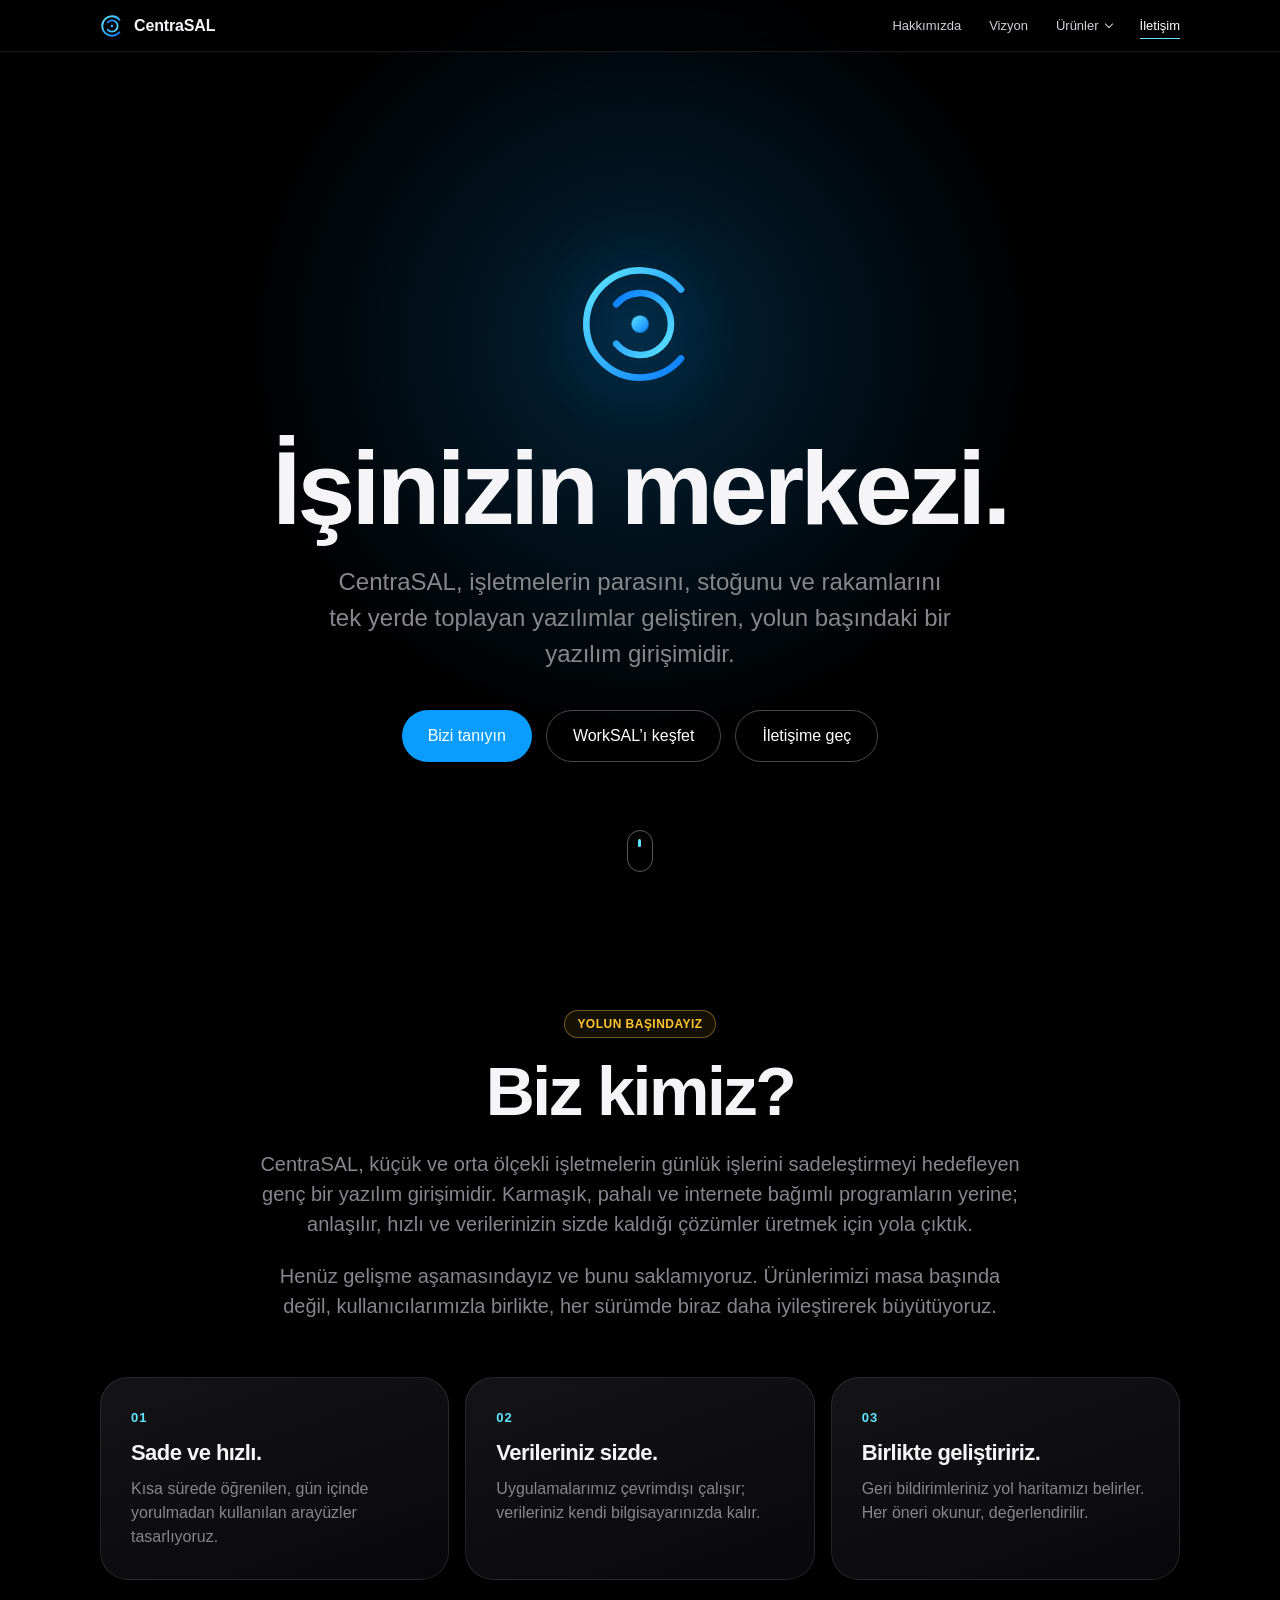
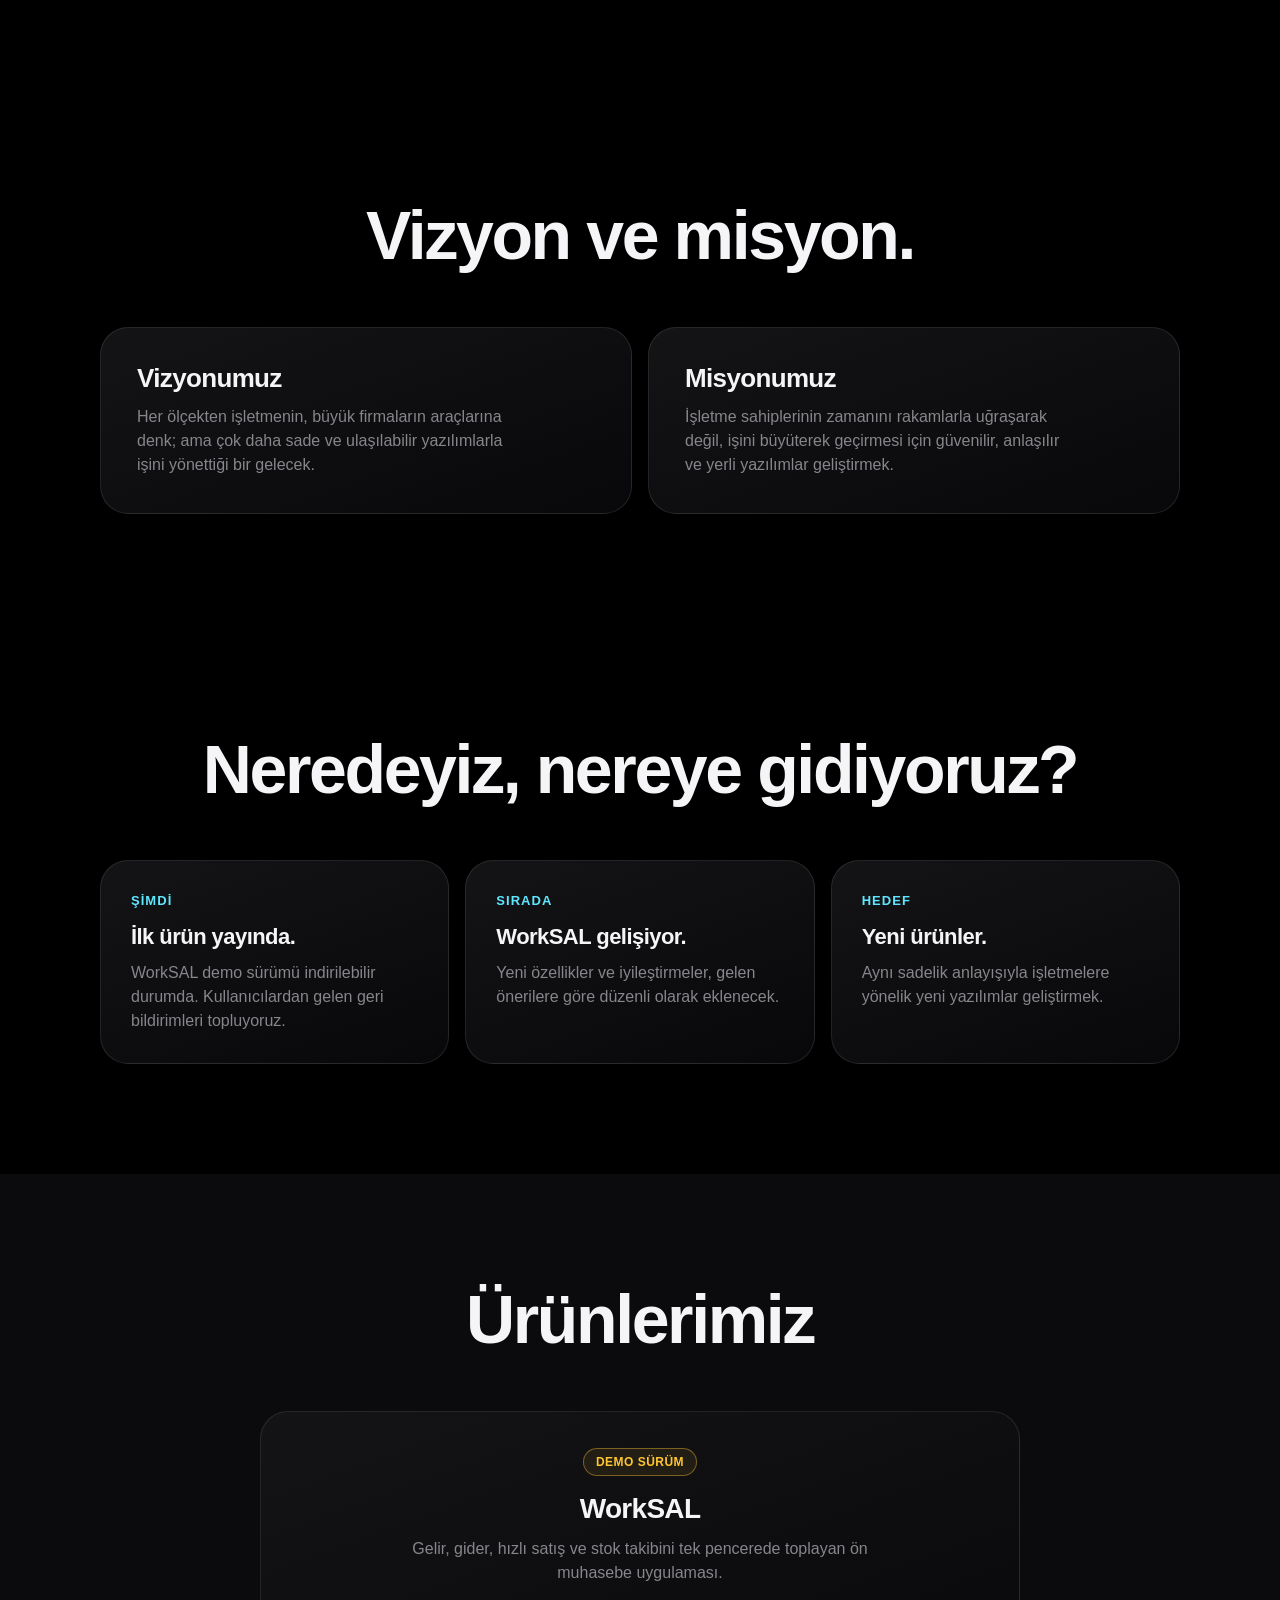
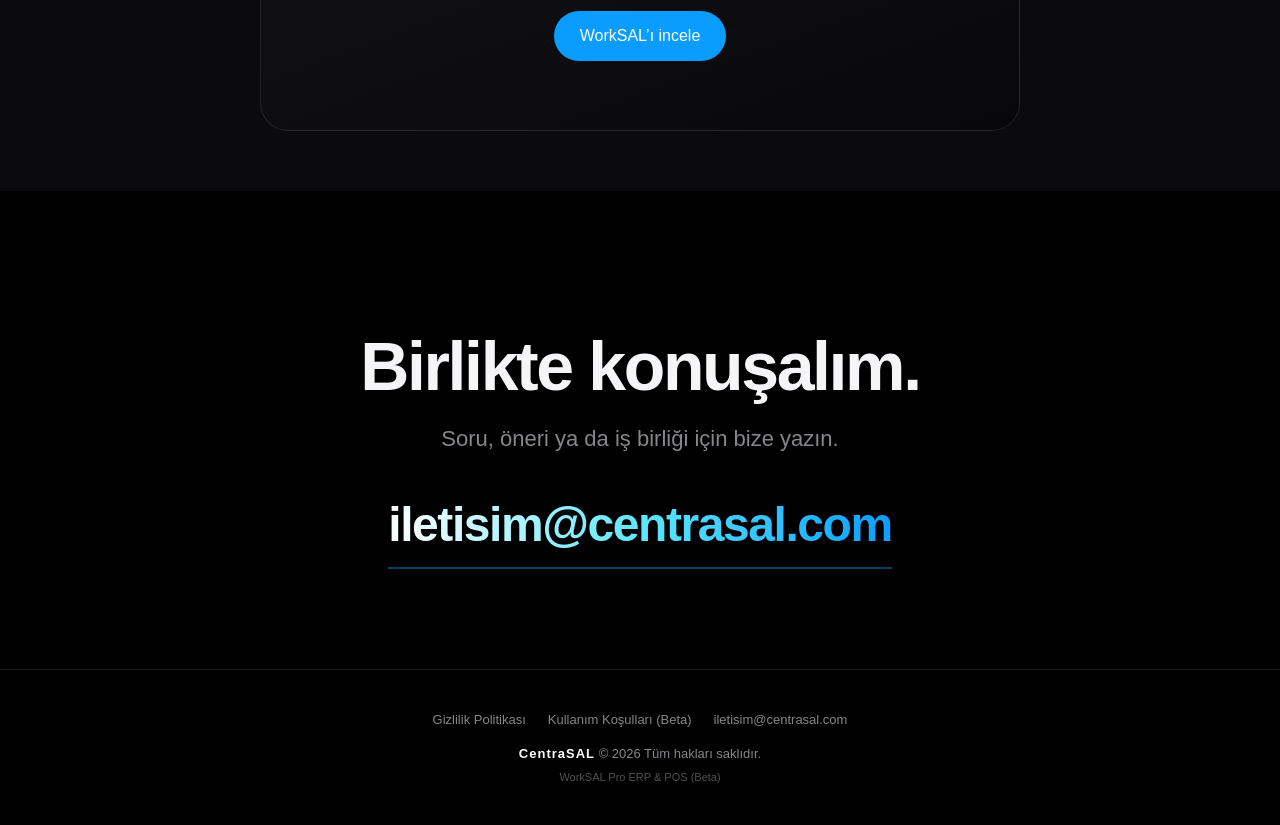
==== commit 9023e3ec: "arayuziyilestirmeleri arayuz iyilestirildi ve cesitli kullanım kolaylıkları entegre edildi" ====
--- a/index.html
+++ b/index.html
@@ -3,12 +3,15 @@
 <head>
 <meta charset="utf-8">
 <meta name="viewport" content="width=device-width, initial-scale=1, viewport-fit=cover">
-<title>CentraSAL | İşletmeler için yazılım – WorkSAL ön muhasebe</title>
-<meta name="description" content="CentraSAL, işletmelerin gelir, gider, satış ve stok takibini tek yerde toplayan yazılımlar geliştirir. WorkSAL demo sürümünü hemen indirin.">
+<title>CentraSAL | İşletmeler için sade ve yerel yazılımlar geliştiren girişim</title>
+<meta name="description" content="CentraSAL, küçük işletmeler için sade, çevrimdışı çalışan yazılımlar geliştiren genç bir girişimdir. İlk ürünümüz WorkSAL demo sürümüyle yayında.">
 <meta name="theme-color" content="#000000">
 <meta property="og:type" content="website"><meta property="og:locale" content="tr_TR">
 <meta property="og:title" content="CentraSAL – İşinizin merkezi"><meta property="og:description" content="WorkSAL: gelir, gider, hızlı satış ve stok takibi tek pencerede.">
+<link rel="icon" href="favicon.svg" type="image/svg+xml">
 <link rel="icon" href="centrasal-logo-2048-siyah.png" type="image/png">
+<link rel="canonical" href="https://www.centrasal.com/">
+<meta property="og:url" content="https://www.centrasal.com/"><meta property="og:site_name" content="CentraSAL"><meta name="twitter:card" content="summary">
 <link rel="apple-touch-icon" href="centrasal-logo-2048-siyah.png">
 <script type="application/ld+json">{"@context":"https://schema.org","@type":"Organization","name":"CentraSAL","email":"iletisim@centrasal.com","logo":"centrasal-logo-2048-siyah.png"}</script>
 <style>
@@ -132,19 +135,52 @@
 .facts li::before{content:"✓";color:var(--green);margin-right:7px;font-weight:700}
 .note{max-width:560px;text-align:center;color:var(--mut);font-size:13px}
 footer .fl{display:flex;gap:22px;justify-content:center;margin-bottom:15px;flex-wrap:wrap}footer .fl a:hover{color:#fff}
+
+.dd{position:relative}.dd>button{font:inherit;color:inherit;background:none;border:0;cursor:pointer;padding:0;transition:color .2s}.dd>button:hover,.dd.open>button{color:#fff}
+.dd>button::after{content:"";display:inline-block;width:5px;height:5px;margin:0 0 3px 7px;border:solid currentColor;border-width:0 1.5px 1.5px 0;transform:rotate(45deg);transition:transform .25s}.dd.open>button::after{transform:rotate(-135deg) translate(-2px,-2px)}
+.menu{position:absolute;top:calc(100% + 14px);left:50%;min-width:130px;padding:6px;background:rgba(22,22,26,.97);border:1px solid var(--line);border-radius:12px;opacity:0;visibility:hidden;transform:translate(-50%,-6px);transition:opacity .2s,transform .2s,visibility .2s}
+.dd.open .menu{opacity:1;visibility:visible;transform:translate(-50%,0)}.menu a{display:block;padding:9px 14px;border-radius:8px;font-size:13px;color:#fff}.menu a:hover{background:rgba(10,157,255,.18)}
+.skip{position:absolute;left:-999px;top:8px;background:var(--blue);color:#fff;padding:8px 14px;border-radius:8px;z-index:30}.skip:focus{left:8px}
+.badge{display:inline-block;font-size:12px;font-weight:600;letter-spacing:.04em;color:var(--amber);border:1px solid rgba(255,197,49,.4);background:rgba(255,197,49,.08);padding:4px 12px;border-radius:980px;margin-bottom:18px}
+section.s{padding:110px 22px}.lead{color:var(--mut);font-size:clamp(17px,2vw,20px);max-width:760px;margin:22px auto 0;text-align:center}
+.cards{display:grid;grid-template-columns:repeat(3,1fr);gap:16px;margin-top:56px}.cards .tile:nth-child(n){grid-column:auto;min-height:0;padding:30px}.cards .tile h3{font-size:22px}
+.cards .tile .n{color:var(--cyan);font-weight:700;font-size:13px;letter-spacing:.08em;margin-bottom:14px;display:block}
+.vm{display:grid;grid-template-columns:1fr 1fr;gap:16px;margin-top:56px}.vm .tile:nth-child(n){grid-column:auto;min-height:0}.vm h3{font-size:26px;max-width:none}
+.pcard{max-width:760px;margin:56px auto 0;text-align:center}.pcard:nth-child(n){grid-column:auto}.pcard h3{max-width:none;margin:0 auto}.pcard p{margin-inline:auto;max-width:520px}.pcard .btn{margin-top:26px}
+@media(max-width:760px){.cards,.vm{grid-template-columns:1fr}section.s{padding:80px 22px}}
+
+/* ---- Profesyonel dokunuşlar ---- */
+#pb{position:fixed;top:0;left:0;height:2px;width:100%;transform:scaleX(0);transform-origin:0 50%;background:linear-gradient(90deg,var(--cyan),var(--blue));z-index:40;pointer-events:none}
+body{animation:pgin .7s cubic-bezier(.2,.7,.2,1)}@keyframes pgin{from{opacity:0;transform:translateY(8px)}}
+body.leaving{opacity:0;transform:translateY(-6px);transition:opacity .28s ease,transform .28s ease}
+nav{transition:background .3s,border-color .3s}nav.sc{background:rgba(0,0,0,.88);border-bottom:1px solid var(--line)}
+nav ul>li>a:not(.navcta),.dd>button{position:relative}
+nav ul>li>a:not(.navcta)::after{content:"";position:absolute;left:0;right:0;bottom:-6px;height:1px;background:var(--cyan);transform:scaleX(0);transition:transform .3s}
+nav ul>li>a:not(.navcta):hover::after,nav ul>li>a.act::after{transform:scaleX(1)}nav ul a.act{color:#fff}
+.navcta{transition:transform .25s,box-shadow .25s}.navcta:hover{transform:scale(1.06);box-shadow:0 4px 22px rgba(10,157,255,.5)}
+.btn{position:relative;overflow:hidden}.btn:active{transform:scale(.97)}
+.btn.p::after{content:"";position:absolute;inset:0;background:linear-gradient(110deg,transparent 30%,rgba(255,255,255,.35) 50%,transparent 70%);transform:translateX(-120%);transition:transform .7s}.btn.p:hover::after{transform:translateX(120%)}
+.hero{position:relative}
+.cue{position:absolute;bottom:28px;left:50%;width:26px;height:42px;margin-left:-13px;border:1.5px solid rgba(255,255,255,.35);border-radius:14px;opacity:0;animation:up 1s 3.4s forwards}
+.cue::after{content:"";position:absolute;left:50%;top:8px;width:3px;height:8px;margin-left:-1.5px;border-radius:2px;background:var(--cyan);animation:cue 1.8s infinite}@keyframes cue{0%{opacity:0;transform:translateY(0)}30%{opacity:1}100%{opacity:0;transform:translateY(14px)}}
+.tile::after{content:"";position:absolute;inset:0;border-radius:inherit;pointer-events:none;opacity:0;transition:opacity .35s;background:radial-gradient(420px circle at var(--mx,50%) var(--my,50%),rgba(10,157,255,.16),transparent 60%)}.tile:hover::after{opacity:1}
+#up{position:fixed;right:22px;bottom:calc(22px + env(safe-area-inset-bottom,0px));width:44px;height:44px;border-radius:50%;border:1px solid var(--line);background:rgba(20,20,24,.85);backdrop-filter:blur(12px);color:#fff;font-size:18px;cursor:pointer;z-index:25;opacity:0;visibility:hidden;transform:translateY(12px);transition:opacity .3s,transform .3s,visibility .3s,background .25s}
+#up.on{opacity:1;visibility:visible;transform:none}#up:hover{background:var(--blue)}
+::selection{background:rgba(10,157,255,.45)}
+@media(prefers-reduced-motion:reduce){body{animation:none}.cue{animation:none;opacity:1}.cue::after{animation:none}}
 </style>
 </head>
 <body>
-<a class="skip" href="#urunler">İçeriğe geç</a>
+<div id="pb"></div>
+<a class="skip" href="#hakkimizda">İçeriğe geç</a>
 <svg width="0" height="0" style="position:absolute"><defs>
 <linearGradient id="g" x1="0" y1="0" x2="1" y2="1"><stop offset="0" stop-color="#5ee7ff"/><stop offset="1" stop-color="#0a7dff"/></linearGradient></defs></svg>
-
 <nav>
   <a class="brand" href="#top" aria-label="CentraSAL">
     <svg viewBox="0 0 64 64" fill="none" stroke="url(#g)" stroke-width="5" stroke-linecap="round"><path d="M51.9 15.3A26 26 0 1 0 51.9 48.7"/><path d="M43.5 22.4A15 15 0 1 0 43.5 41.6" transform="rotate(180 32 32)"/><circle cx="32" cy="32" r="3.5" fill="url(#g)" stroke="none"/></svg>
     CentraSAL
   </a>
-  <ul><li><a href="#urunler">Ürünler</a></li><li><a href="#ozellikler">Özellikler</a></li><li><a href="#iletisim">İletişim</a></li><li><a class="navcta" href="#indir">İndir</a></li></ul>
+  <ul><li><a href="#hakkimizda">Hakkımızda</a></li><li><a href="#vizyon">Vizyon</a></li><li class="dd" id="dd"><button type="button" aria-expanded="false" aria-controls="ddm" id="ddb">Ürünler</button><div class="menu" id="ddm"><a href="worksal.html">WorkSAL</a></div></li><li><a href="#iletisim">İletişim</a></li></ul>
 </nav>
 
 <header class="hero" id="top">
@@ -156,80 +192,45 @@
     <circle class="d" cx="32" cy="32" r="4.2" fill="url(#g)" stroke="none"/>
   </svg>
   <h1>İşinizin merkezi.</h1>
-  <p>CentraSAL, işletmelerin parasını, stoğunu ve rakamlarını tek yerde toplayan yazılımlar geliştirir.</p>
-  <div class="cta"><a class="btn p" href="#urunler">WorkSAL’ı keşfet</a><a class="btn s" href="#indir">Demo’yu indir</a><a class="btn s" href="#iletisim">İletişime geç</a></div>
+  <p>CentraSAL, işletmelerin parasını, stoğunu ve rakamlarını tek yerde toplayan yazılımlar geliştiren, yolun başındaki bir yazılım girişimidir.</p>
+  <div class="cta"><a class="btn p" href="#hakkimizda">Bizi tanıyın</a><a class="btn s" href="worksal.html">WorkSAL’ı keşfet</a><a class="btn s" href="#iletisim">İletişime geç</a></div>
+  <a class="cue" href="#hakkimizda" aria-label="Aşağı kaydır"></a>
 </header>
 
-<section id="urunler">
-  <div class="wrap center rv">
-    <span class="badge">DEMO SÜRÜM</span><div class="pname"><h2>WorkSAL</h2></div>
-    <p class="sub">Gelir, gider, satış ve stok. İşletmenizin ön muhasebesi tek pencerede.</p>
-  </div>
-  <div class="stage">
-    <div class="app" id="app" aria-label="WorkSAL arayüzü">
-      <div class="side"><b>WorkSAL</b><small>Ön Muhasebe</small>
-        <button class="m on" data-t="0">Gelir &amp; Gider</button><button class="m" data-t="1">Hızlı Satış (POS)</button><button class="m" data-t="2">Stok &amp; Kritik Uyarı</button><button class="m" data-t="3">Grafik &amp; Raporlar</button></div>
-      <div class="main">
-        <div class="pnl on" data-p="0">
-          <div class="cards">
-            <div class="card" style="border-color:#3ed02b"><small>TOPLAM GELİR</small><strong style="color:#3ed02b" data-n="186750">0,00 TL</strong></div>
-            <div class="card" style="border-color:#ee4116"><small>TOPLAM GİDER</small><strong style="color:#ee4116" data-n="61340">0,00 TL</strong></div>
-            <div class="card" style="border-color:#ffc531"><small>NET KASA</small><strong style="color:#e0a400" data-n="125410">0,00 TL</strong></div>
-          </div>
-          <div class="tbl" id="tbl">
-            <div class="row h"><span>Tarih</span><span>Tür</span><span>Açıklama</span><span class="a">Tutar</span></div>
-            <div class="row" style="transition-delay:0s"><span>19.10.2026 16:42</span><span class="g">Gelir</span><span>Müşteri tahsilatı – Yıldız Ticaret</span><span class="a">48.500,00 TL</span></div>
-            <div class="row" style="transition-delay:.15s"><span>19.10.2026 15:18</span><span class="g">Gelir</span><span>Satış: 4 adet barkod okuyucu</span><span class="a">7.800,00 TL</span></div>
-            <div class="row" style="transition-delay:.3s"><span>19.10.2026 11:05</span><span class="r">Gider</span><span>Elektrik faturası – Ekim</span><span class="a">3.240,00 TL</span></div>
-            <div class="row" style="transition-delay:.45s"><span>18.10.2026 17:30</span><span class="r">Gider</span><span>Tedarikçi ödemesi – Atlas Toptan</span><span class="a">22.400,00 TL</span></div>
-            <div class="row" style="transition-delay:.6s"><span>18.10.2026 14:12</span><span class="g">Gelir</span><span>Satış: 12 adet termal etiket rulosu</span><span class="a">4.200,00 TL</span></div>
-          </div>
-        </div>
-        <div class="pnl" data-p="1"><div class="ph">Hızlı Satış</div>
-          <div class="two"><div class="prods">
-            <div class="prod"><b>Barkod okuyucu</b><span>Stok: 38 adet</span><i>1.950,00 TL</i></div>
-            <div class="prod"><b>Termal etiket rulosu</b><span>Stok: 6 adet</span><i>350,00 TL</i></div>
-            <div class="prod"><b>Fiş yazıcı</b><span>Stok: 22 adet</span><i>4.800,00 TL</i></div>
-            <div class="prod"><b>Toner kartuşu</b><span>Stok: 14 adet</span><i>1.250,00 TL</i></div></div>
-          <div class="box"><div class="line"><span>2 × Barkod okuyucu</span><b>3.900,00 TL</b></div><div class="line"><span>5 × Termal etiket rulosu</span><b>1.750,00 TL</b></div>
-            <div class="tot"><span>Toplam</span><span>5.650,00 TL</span></div><div class="done">Satışı tamamla</div></div></div></div>
-        <div class="pnl" data-p="2"><div class="ph">Stok durumu</div>
-          <div class="warn">2 ürün kritik seviyenin altında: Termal etiket rulosu, Toner kartuşu</div>
-          <div class="tbl"><div class="srw" style="font-weight:700"><span>Ürün</span><span>Doluluk</span><span style="text-align:right">Adet</span></div>
-            <div class="srw"><span>Termal etiket rulosu</span><div class="sb lo"><div style="width:12%"></div></div><b style="text-align:right;color:#ee4116">6</b></div>
-            <div class="srw"><span>Toner kartuşu</span><div class="sb lo"><div style="width:28%"></div></div><b style="text-align:right;color:#ee4116">14</b></div>
-            <div class="srw"><span>Fiş yazıcı</span><div class="sb"><div style="width:55%"></div></div><b style="text-align:right">22</b></div>
-            <div class="srw"><span>Barkod okuyucu</span><div class="sb"><div style="width:84%"></div></div><b style="text-align:right">38</b></div></div></div>
-        <div class="pnl" data-p="3"><div class="ph">Aylık gelir ve gider</div>
-          <div class="box"><div class="chart">
-            <div class="cg"><i class="cb" style="--h:92px"></i><i class="cb x" style="--h:54px"></i></div><div class="cg"><i class="cb" style="--h:110px"></i><i class="cb x" style="--h:61px"></i></div><div class="cg"><i class="cb" style="--h:98px"></i><i class="cb x" style="--h:58px"></i></div>
-            <div class="cg"><i class="cb" style="--h:134px"></i><i class="cb x" style="--h:70px"></i></div><div class="cg"><i class="cb" style="--h:121px"></i><i class="cb x" style="--h:66px"></i></div><div class="cg"><i class="cb" style="--h:187px"></i><i class="cb x" style="--h:61px"></i></div></div>
-            <div class="lab"><span>May</span><span>Haz</span><span>Tem</span><span>Ağu</span><span>Eyl</span><span>Eki</span></div>
-            <div class="leg"><span><i style="background:#3ed02b"></i>Gelir</span><span><i style="background:#ee4116"></i>Gider</span></div></div></div>
-      </div>
-    </div>
-  </div>
-  <p class="hint">Soldaki menüden bölümleri gezebilirsiniz.</p>
-  <div class="dl rv" id="indir">
-    <a class="btn p" id="dlbtn" href="#" download>WorkSAL Demo’yu 30 Gün Ücretsiz Dene</a>
-    <ul class="facts"><li>Ücretsiz demo</li><li>Windows 10 ve 11</li><li>İnternet bağlantısı gerekmez</li></ul>
-    <p class="note">WorkSAL şu an demo aşamasındadır ve aktif olarak geliştirilmektedir. Yeni özellikler düzenli olarak eklenecek; görüş ve önerileriniz bizim için değerli.</p>
-  </div>
-</section>
-
-<section id="ozellikler">
-  <div class="wrap">
-    <div class="center rv"><h2>Defteri kapatın.<br>Ekranı açın.</h2><p class="sub">Her gün yaptığınız işleri hızlandıran dört temel araç.</p></div>
-    <div class="bento">
-      <div class="tile rv"><h3>Gelir ve giderinizi anında görün.</h3><p>Her işlemi saniyeler içinde kaydedin. Net kasanız her zaman güncel.</p>
-        <div class="viz"><i class="bar" style="--h:70px"></i><i class="bar" style="--h:110px"></i><i class="bar" style="--h:90px"></i><i class="bar" style="--h:150px"></i><i class="bar" style="--h:130px"></i><i class="bar" style="--h:190px"></i></div></div>
-      <div class="tile rv"><h3>Hızlı satış.</h3><p>Ürünü seçin, adedi girin, satışı tamamlayın.</p><div class="pos">5.650,00 TL<small>2 barkod okuyucu, 5 etiket rulosu</small></div></div>
-      <div class="tile rv"><h3>Stok bitmeden haberiniz olsun.</h3><p>Kritik seviyeye inen ürünler uyarı verir.</p>
-        <div class="stock"><div class="srow"><span>Termal etiket rulosu</span><span>6 adet</span></div><div class="track"><div class="fill low" style="--w:12%"></div></div><div class="srow"><span>Barkod okuyucu</span><span>38 adet</span></div><div class="track"><div class="fill" style="--w:84%"></div></div></div></div>
-      <div class="tile rv"><h3>Grafikler, raporlar ve Excel’e aktarım.</h3><p>Verilerinizi tek tıkla CSV olarak dışa aktarın, muhasebecinizle paylaşın.</p><div class="csv">Excel’e Aktar (CSV)</div></div>
-    </div>
-  </div>
-</section>
+<section class="s" id="hakkimizda"><div class="wrap">
+  <div class="center rv"><span class="badge">YOLUN BAŞINDAYIZ</span><h2>Biz kimiz?</h2>
+  <p class="lead">CentraSAL, küçük ve orta ölçekli işletmelerin günlük işlerini sadeleştirmeyi hedefleyen genç bir yazılım girişimidir. Karmaşık, pahalı ve internete bağımlı programların yerine; anlaşılır, hızlı ve verilerinizin sizde kaldığı çözümler üretmek için yola çıktık.</p>
+  <p class="lead">Henüz gelişme aşamasındayız ve bunu saklamıyoruz. Ürünlerimizi masa başında değil, kullanıcılarımızla birlikte, her sürümde biraz daha iyileştirerek büyütüyoruz.</p></div>
+  <div class="cards">
+    <div class="tile rv"><span class="n">01</span><h3>Sade ve hızlı.</h3><p>Kısa sürede öğrenilen, gün içinde yorulmadan kullanılan arayüzler tasarlıyoruz.</p></div>
+    <div class="tile rv"><span class="n">02</span><h3>Verileriniz sizde.</h3><p>Uygulamalarımız çevrimdışı çalışır; verileriniz kendi bilgisayarınızda kalır.</p></div>
+    <div class="tile rv"><span class="n">03</span><h3>Birlikte geliştiririz.</h3><p>Geri bildirimleriniz yol haritamızı belirler. Her öneri okunur, değerlendirilir.</p></div>
+  </div>
+</div></section>
+
+<section class="s" id="vizyon"><div class="wrap">
+  <div class="center rv"><h2>Vizyon ve misyon.</h2></div>
+  <div class="vm">
+    <div class="tile rv"><h3>Vizyonumuz</h3><p>Her ölçekten işletmenin, büyük firmaların araçlarına denk; ama çok daha sade ve ulaşılabilir yazılımlarla işini yönettiği bir gelecek.</p></div>
+    <div class="tile rv"><h3>Misyonumuz</h3><p>İşletme sahiplerinin zamanını rakamlarla uğraşarak değil, işini büyüterek geçirmesi için güvenilir, anlaşılır ve yerli yazılımlar geliştirmek.</p></div>
+  </div>
+</div></section>
+
+<section class="s" id="yol"><div class="wrap">
+  <div class="center rv"><h2>Neredeyiz, nereye gidiyoruz?</h2></div>
+  <div class="cards">
+    <div class="tile rv"><span class="n">ŞİMDİ</span><h3>İlk ürün yayında.</h3><p>WorkSAL demo sürümü indirilebilir durumda. Kullanıcılardan gelen geri bildirimleri topluyoruz.</p></div>
+    <div class="tile rv"><span class="n">SIRADA</span><h3>WorkSAL gelişiyor.</h3><p>Yeni özellikler ve iyileştirmeler, gelen önerilere göre düzenli olarak eklenecek.</p></div>
+    <div class="tile rv"><span class="n">HEDEF</span><h3>Yeni ürünler.</h3><p>Aynı sadelik anlayışıyla işletmelere yönelik yeni yazılımlar geliştirmek.</p></div>
+  </div>
+</div></section>
+
+<section class="s" id="urunler"><div class="wrap">
+  <div class="center rv"><h2>Ürünlerimiz</h2></div>
+  <div class="tile pcard rv"><span class="badge">DEMO SÜRÜM</span><h3>WorkSAL</h3>
+    <p>Gelir, gider, hızlı satış ve stok takibini tek pencerede toplayan ön muhasebe uygulaması.</p>
+    <a class="btn p" href="worksal.html">WorkSAL’ı incele</a></div>
+</div></section>
 
 <section id="iletisim">
   <div class="wrap rv"><h2>Birlikte konuşalım.</h2><p class="sub" style="margin-inline:auto">Soru, öneri ya da iş birliği için bize yazın.</p>
@@ -251,28 +252,40 @@
 
 <script>
 (function(){
-  // WorkSAL indirme bağlantısı: aşağıdaki adresi kendi bağlantınızla değiştirin.
-  var DOWNLOAD_URL="https://github.com/keremcentrasal-tech/WorkSAL/releases/download/v4.0.1/WorkSAL-Setup.exe";
-  var b=document.getElementById("dlbtn");b.href=DOWNLOAD_URL;
-  if(DOWNLOAD_URL==="#")b.removeAttribute("download");
-
-  var io=new IntersectionObserver(function(es){es.forEach(function(e){if(e.isIntersecting){e.target.classList.add("in");io.unobserve(e.target)}})},{threshold:.25});
+  var dd=document.getElementById("dd"),b=document.getElementById("ddb");
+  function set(o){dd.classList.toggle("open",o);b.setAttribute("aria-expanded",o)}
+  b.addEventListener("click",function(e){e.stopPropagation();set(!dd.classList.contains("open"))});
+  document.addEventListener("click",function(e){if(!dd.contains(e.target))set(false)});
+  document.addEventListener("keydown",function(e){if(e.key==="Escape")set(false)});
+  var io=new IntersectionObserver(function(es){es.forEach(function(e){if(e.isIntersecting){e.target.classList.add("in");io.unobserve(e.target)}})},{threshold:.2});
   document.querySelectorAll(".rv").forEach(function(el){io.observe(el)});
-
-  function fmt(n){return n.toLocaleString("tr-TR",{minimumFractionDigits:2,maximumFractionDigits:2})+" TL"}
-  var tbl=document.getElementById("tbl"),done=false;
-  new IntersectionObserver(function(es,o){if(es[0].isIntersecting&&!done){done=true;tbl.classList.add("live");o.disconnect();
-    document.querySelectorAll("[data-n]").forEach(function(el){var t=+el.dataset.n,s=performance.now();
-      (function f(now){var p=Math.min((now-s)/1600,1),e=1-Math.pow(1-p,4);el.textContent=fmt(t*e);if(p<1)requestAnimationFrame(f)})(s)})}},{threshold:.35}).observe(document.getElementById("app"));
-
-  var tabs=document.querySelectorAll(".side .m"),pn=document.querySelectorAll(".pnl");
-  tabs.forEach(function(t){t.addEventListener("click",function(){tabs.forEach(function(x){x.classList.toggle("on",x===t)});pn.forEach(function(p){p.classList.toggle("on",p.dataset.p===t.dataset.t)})})});
-
-  var app=document.getElementById("app"),stage=app.parentNode,reduce=matchMedia("(prefers-reduced-motion:reduce)").matches;
-  function tick(){var r=stage.getBoundingClientRect(),h=innerHeight,p=Math.min(Math.max(1-(r.top-h*.15)/(h*.8),0),1);
-    app.style.transform="rotateX("+(14*(1-p))+"deg) scale("+(.84+.16*p)+")"}
-  if(!reduce){addEventListener("scroll",function(){requestAnimationFrame(tick)},{passive:true});tick()}
+})();
+</script>
+<button id="up" type="button" aria-label="Sayfa başına dön">↑</button>
+<script>
+(function(){
+  var nav=document.querySelector("nav"),pb=document.getElementById("pb"),up=document.getElementById("up"),
+      reduce=matchMedia("(prefers-reduced-motion:reduce)").matches;
+  function onScroll(){var y=scrollY,h=document.documentElement.scrollHeight-innerHeight;
+    pb.style.transform="scaleX("+(h>0?y/h:0)+")";nav.classList.toggle("sc",y>20);up.classList.toggle("on",y>700)}
+  addEventListener("scroll",function(){requestAnimationFrame(onScroll)},{passive:true});onScroll();
+  up.addEventListener("click",function(){scrollTo({top:0,behavior:reduce?"auto":"smooth"})});
+  // kademeli görünme
+  document.querySelectorAll(".cards,.vm,.bento").forEach(function(g){g.querySelectorAll(".rv").forEach(function(el,i){el.style.transitionDelay=(i*90)+"ms"})});
+  // aktif menü
+  var links=[].slice.call(document.querySelectorAll('nav ul a[href^="#"]')).filter(function(a){return !a.classList.contains("navcta")});
+  var map=links.map(function(a){return{a:a,s:document.querySelector(a.getAttribute("href"))}}).filter(function(m){return m.s});
+  var spy=new IntersectionObserver(function(es){es.forEach(function(e){if(e.isIntersecting)map.forEach(function(m){m.a.classList.toggle("act",m.s===e.target)})})},{rootMargin:"-45% 0px -50% 0px"});
+  map.forEach(function(m){spy.observe(m.s)});
+  // ışık efekti
+  document.querySelectorAll(".tile").forEach(function(t){t.addEventListener("pointermove",function(e){var r=t.getBoundingClientRect();t.style.setProperty("--mx",(e.clientX-r.left)+"px");t.style.setProperty("--my",(e.clientY-r.top)+"px")})});
+  // sayfa geçişi
+  document.addEventListener("click",function(e){var a=e.target.closest&&e.target.closest("a[href]");
+    if(!a||e.defaultPrevented||e.metaKey||e.ctrlKey||e.shiftKey||a.target||a.hasAttribute("download"))return;
+    var u=new URL(a.href,location.href);if(u.origin!==location.origin||u.pathname===location.pathname||!/\.html$|\/$/.test(u.pathname))return;
+    e.preventDefault();document.body.classList.add("leaving");setTimeout(function(){location.href=u.href},reduce?0:280)});
+  addEventListener("pageshow",function(e){if(e.persisted)document.body.classList.remove("leaving")});
 })();
 </script>
 </body>
-</html>+</html>
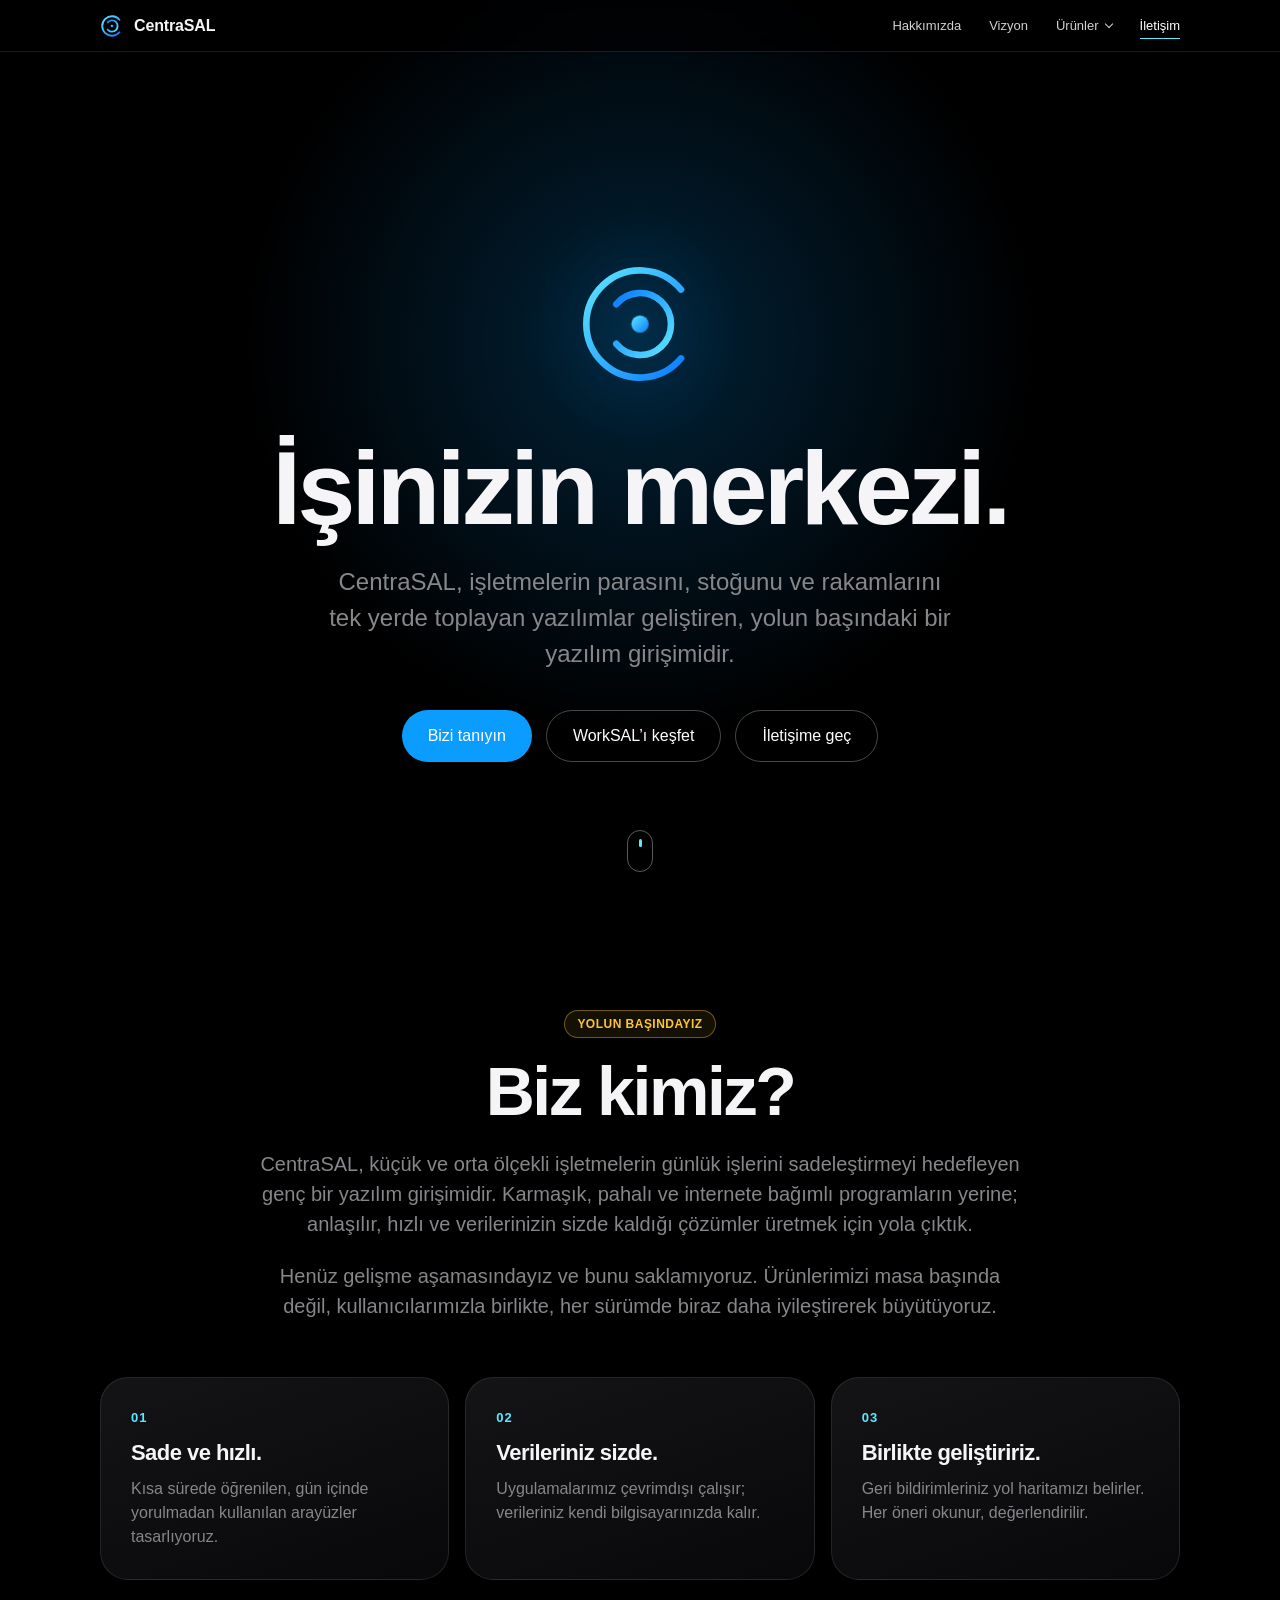
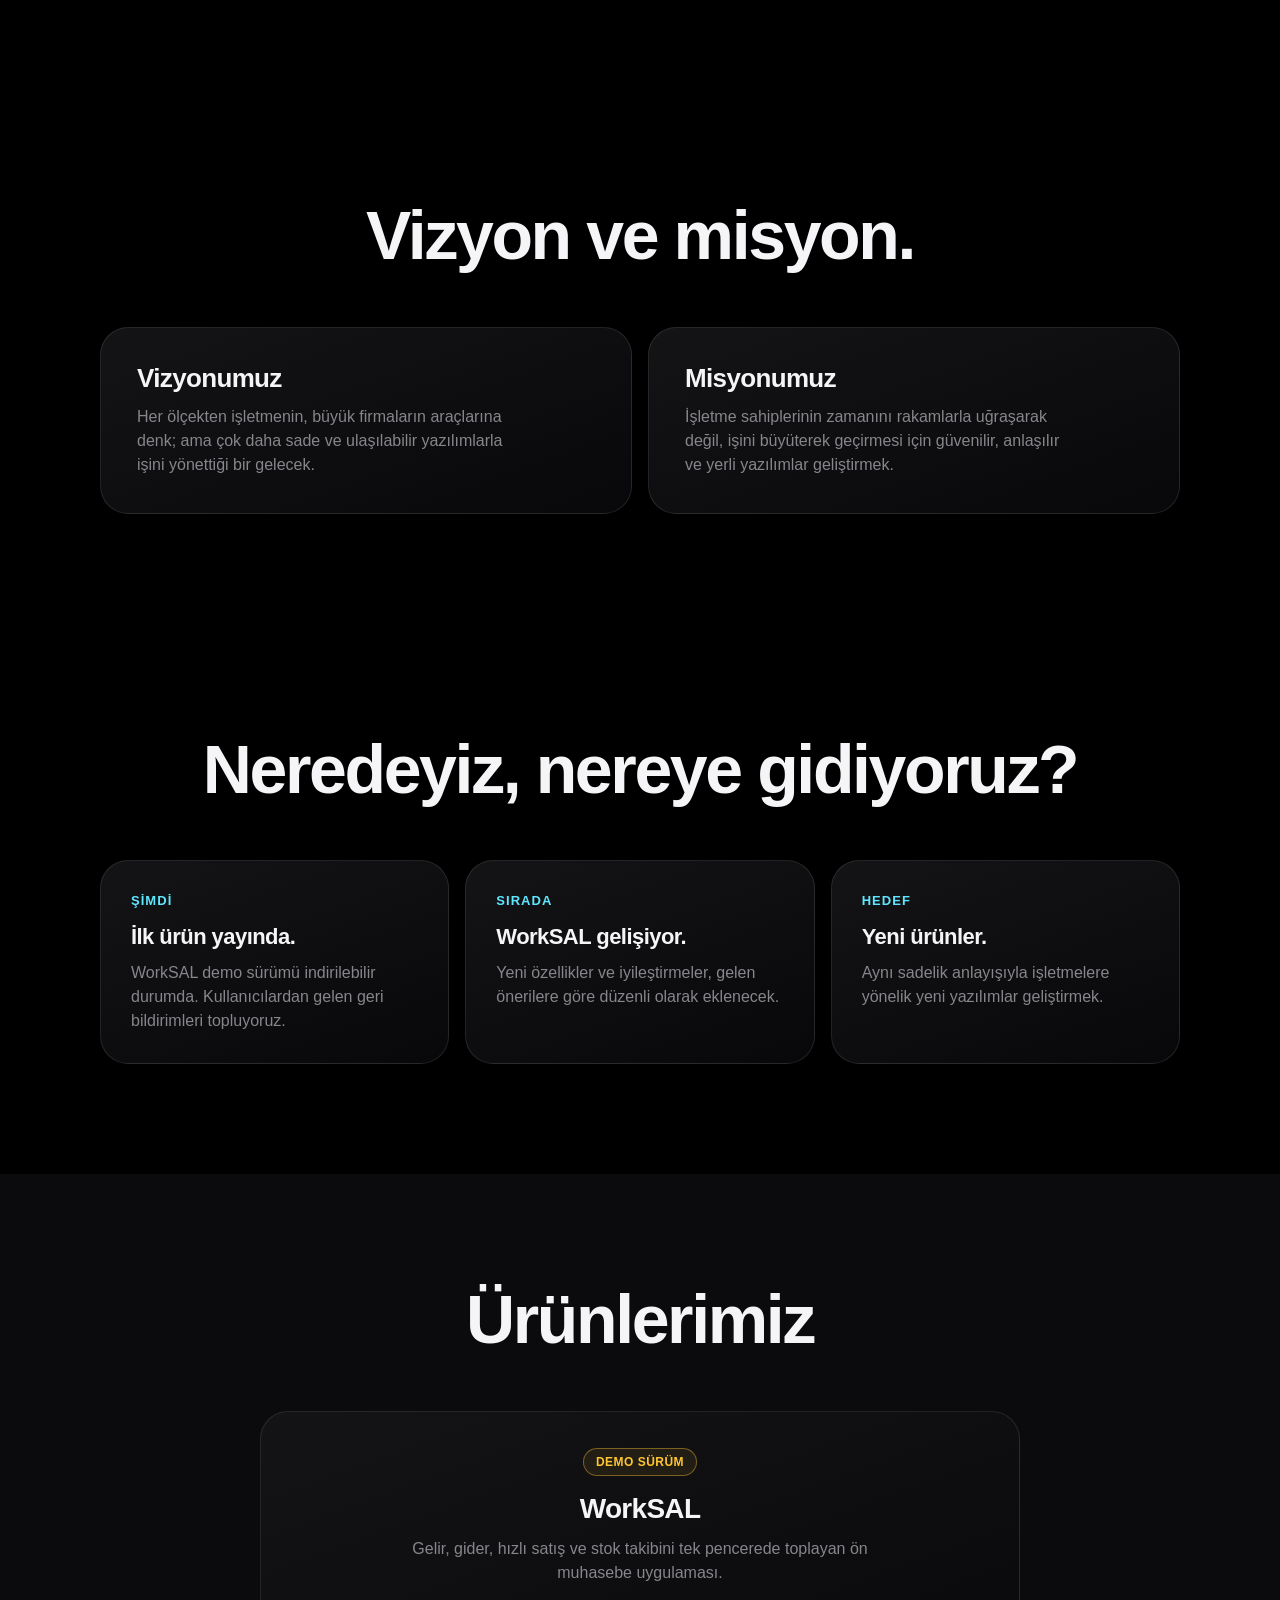
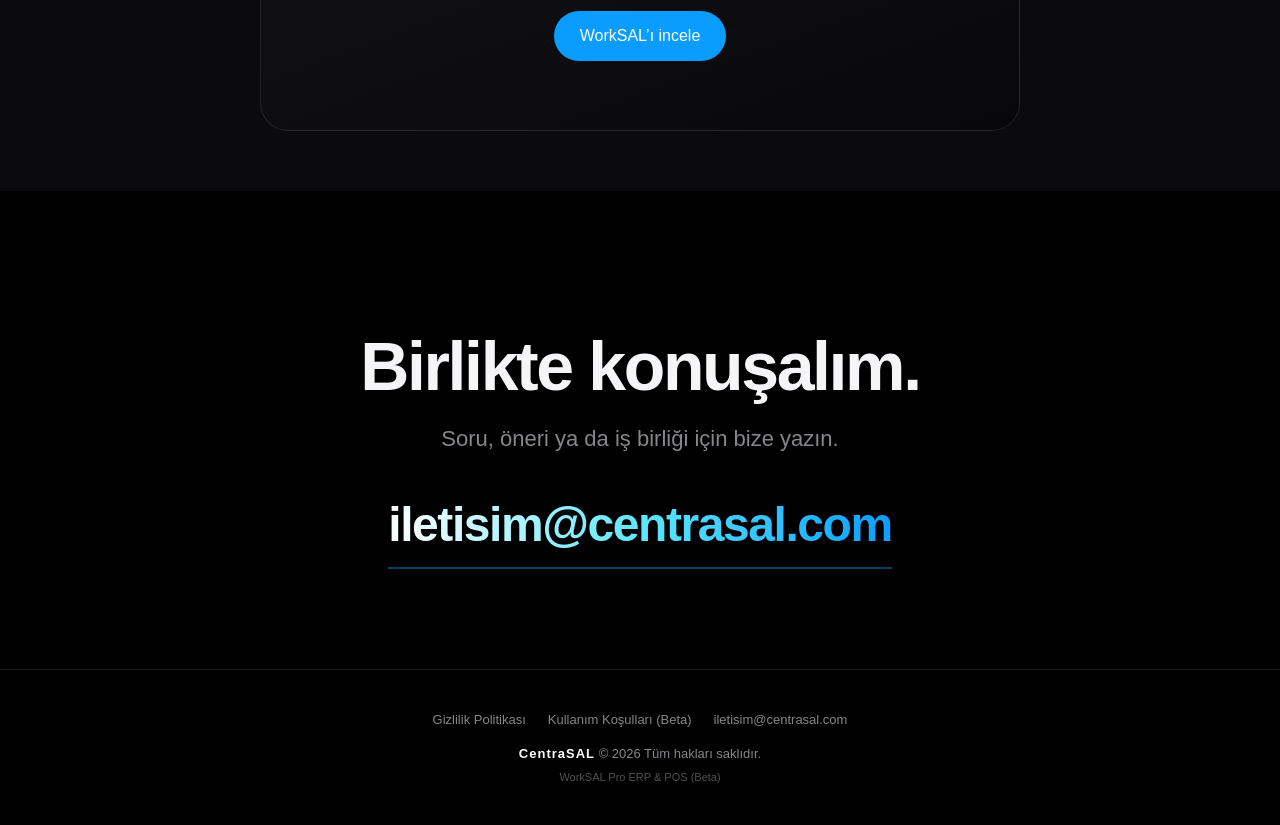
==== commit 8c6f39c6: "Host Değişimi" ====
--- a/index.html
+++ b/index.html
@@ -10,10 +10,10 @@
 <meta property="og:title" content="CentraSAL – İşinizin merkezi"><meta property="og:description" content="WorkSAL: gelir, gider, hızlı satış ve stok takibi tek pencerede.">
 <link rel="icon" href="favicon.svg" type="image/svg+xml">
 <link rel="icon" href="centrasal-logo-2048-siyah.png" type="image/png">
-<link rel="canonical" href="https://www.centrasal.com/">
-<meta property="og:url" content="https://www.centrasal.com/"><meta property="og:site_name" content="CentraSAL"><meta name="twitter:card" content="summary">
+<link rel="canonical" href="https://centrasal.vercel.app/">
+<meta property="og:url" content="https://centrasal.vercel.app/"><meta property="og:site_name" content="CentraSAL"><meta name="twitter:card" content="summary">
 <link rel="apple-touch-icon" href="centrasal-logo-2048-siyah.png">
-<script type="application/ld+json">{"@context":"https://schema.org","@type":"Organization","name":"CentraSAL","email":"iletisim@centrasal.com","logo":"centrasal-logo-2048-siyah.png"}</script>
+<script type="application/ld+json">{"@context":"https://schema.org","@type":"Organization","name":"CentraSAL","email":"iletisim@centrasal.com","logo":"https://centrasal.vercel.app/centrasal-logo-2048-siyah.png"}</script>
 <style>
 :root{--bg:#000;--bg2:#0b0b0d;--line:rgba(255,255,255,.1);--tx:#f5f5f7;--mut:#86868b;--blue:#0a9dff;--cyan:#5ee7ff;--green:#3ed02b;--red:#ee4116;--amber:#ffc531;
 --font:-apple-system,BlinkMacSystemFont,"SF Pro Display","Inter","Segoe UI",Roboto,Helvetica,Arial,sans-serif;
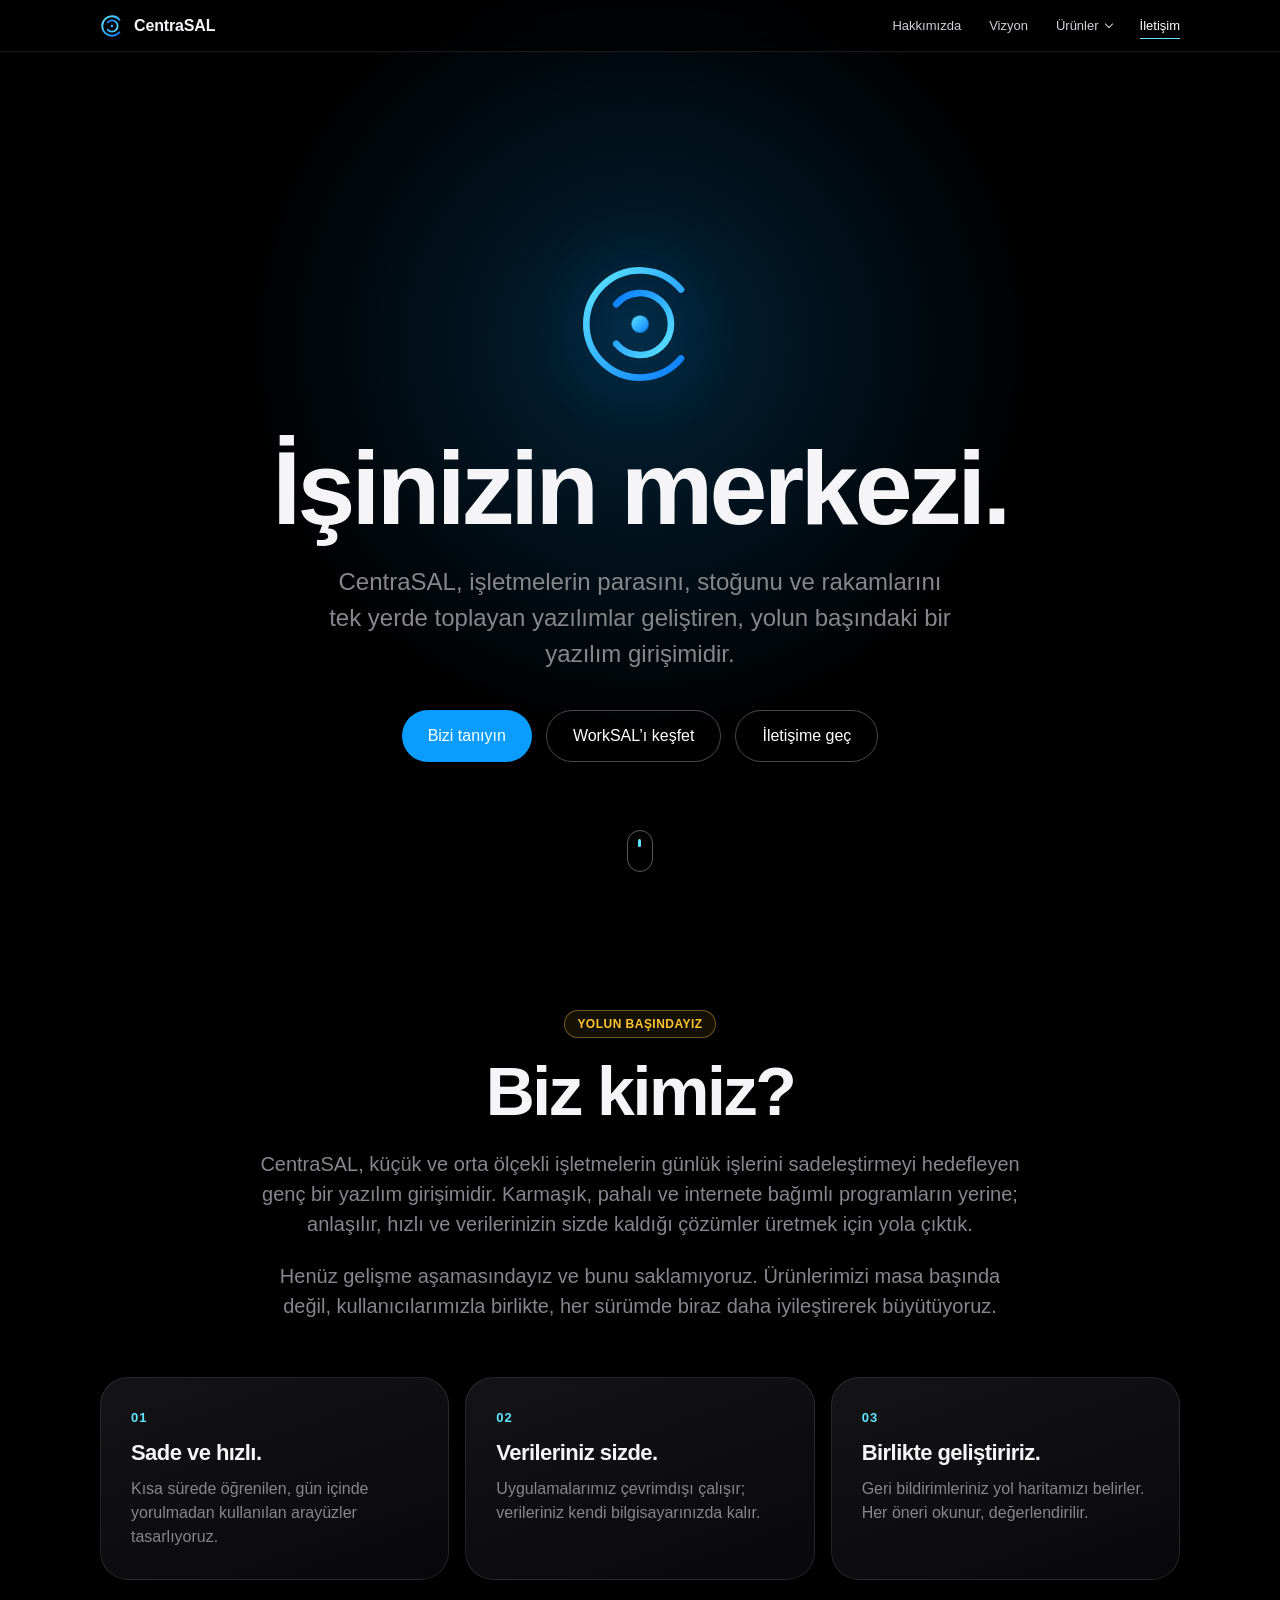
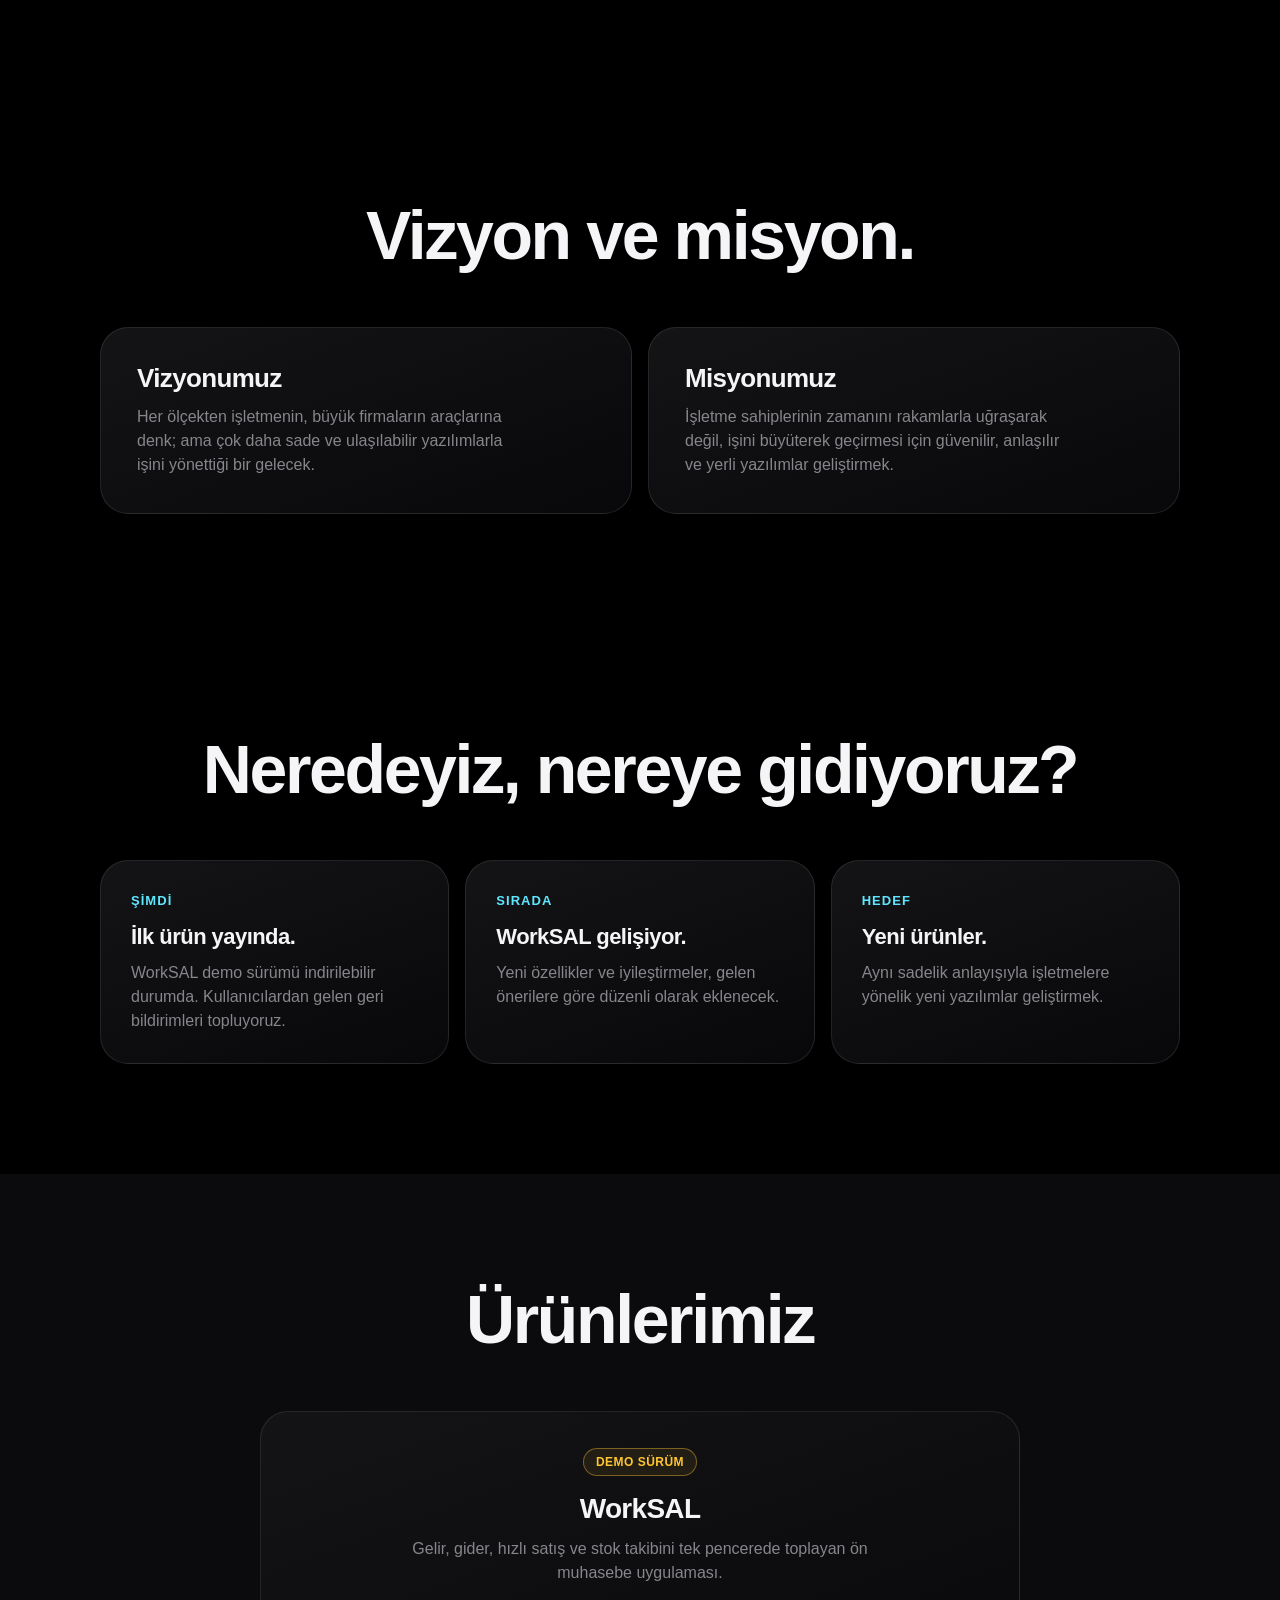
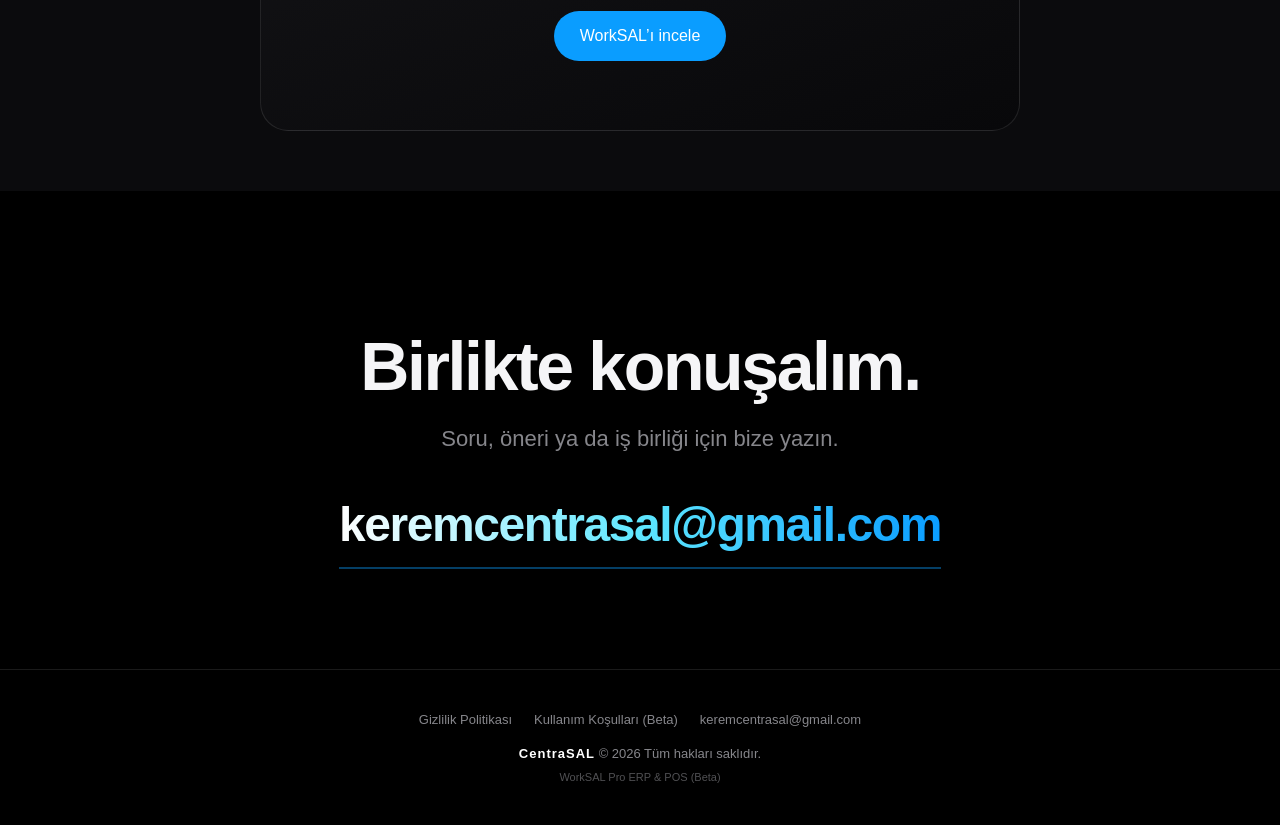
==== commit d6402461: "Mail adresi değişimi" ====
--- a/index.html
+++ b/index.html
@@ -13,7 +13,8 @@
 <link rel="canonical" href="https://centrasal.vercel.app/">
 <meta property="og:url" content="https://centrasal.vercel.app/"><meta property="og:site_name" content="CentraSAL"><meta name="twitter:card" content="summary">
 <link rel="apple-touch-icon" href="centrasal-logo-2048-siyah.png">
-<script type="application/ld+json">{"@context":"https://schema.org","@type":"Organization","name":"CentraSAL","email":"iletisim@centrasal.com","logo":"https://centrasal.vercel.app/centrasal-logo-2048-siyah.png"}</script>
+<script type="application/ld+json">{"@context":"https://schema.org","@type":"Organization","name":"CentraSAL","email":"keremcentrasal@gmail.com
+","logo":"https://centrasal.vercel.app/centrasal-logo-2048-siyah.png"}</script>
 <style>
 :root{--bg:#000;--bg2:#0b0b0d;--line:rgba(255,255,255,.1);--tx:#f5f5f7;--mut:#86868b;--blue:#0a9dff;--cyan:#5ee7ff;--green:#3ed02b;--red:#ee4116;--amber:#ffc531;
 --font:-apple-system,BlinkMacSystemFont,"SF Pro Display","Inter","Segoe UI",Roboto,Helvetica,Arial,sans-serif;
@@ -234,7 +235,7 @@
 
 <section id="iletisim">
   <div class="wrap rv"><h2>Birlikte konuşalım.</h2><p class="sub" style="margin-inline:auto">Soru, öneri ya da iş birliği için bize yazın.</p>
-    <a class="mail" href="mailto:iletisim@centrasal.com">iletisim@centrasal.com</a></div>
+    <a class="mail" href="mailto:keremcentrasal@gmail.com">keremcentrasal@gmail.com</a></div>
 </section>
 
 <!-- Yeni Yasal Footer -->
@@ -242,7 +243,7 @@
   <div class="fl">
     <a href="gizlilik.html">Gizlilik Politikası</a>
     <a href="kosullar.html">Kullanım Koşulları (Beta)</a>
-    <a href="mailto:iletisim@centrasal.com">iletisim@centrasal.com</a>
+    <a href="mailto:keremcentrasal@gmail.com">keremcentrasal@gmail.com</a>
   </div>
   <div>
     <b style="color: #fff; letter-spacing: 1px;">CentraSAL</b> &copy; 2026 Tüm hakları saklıdır.<br>
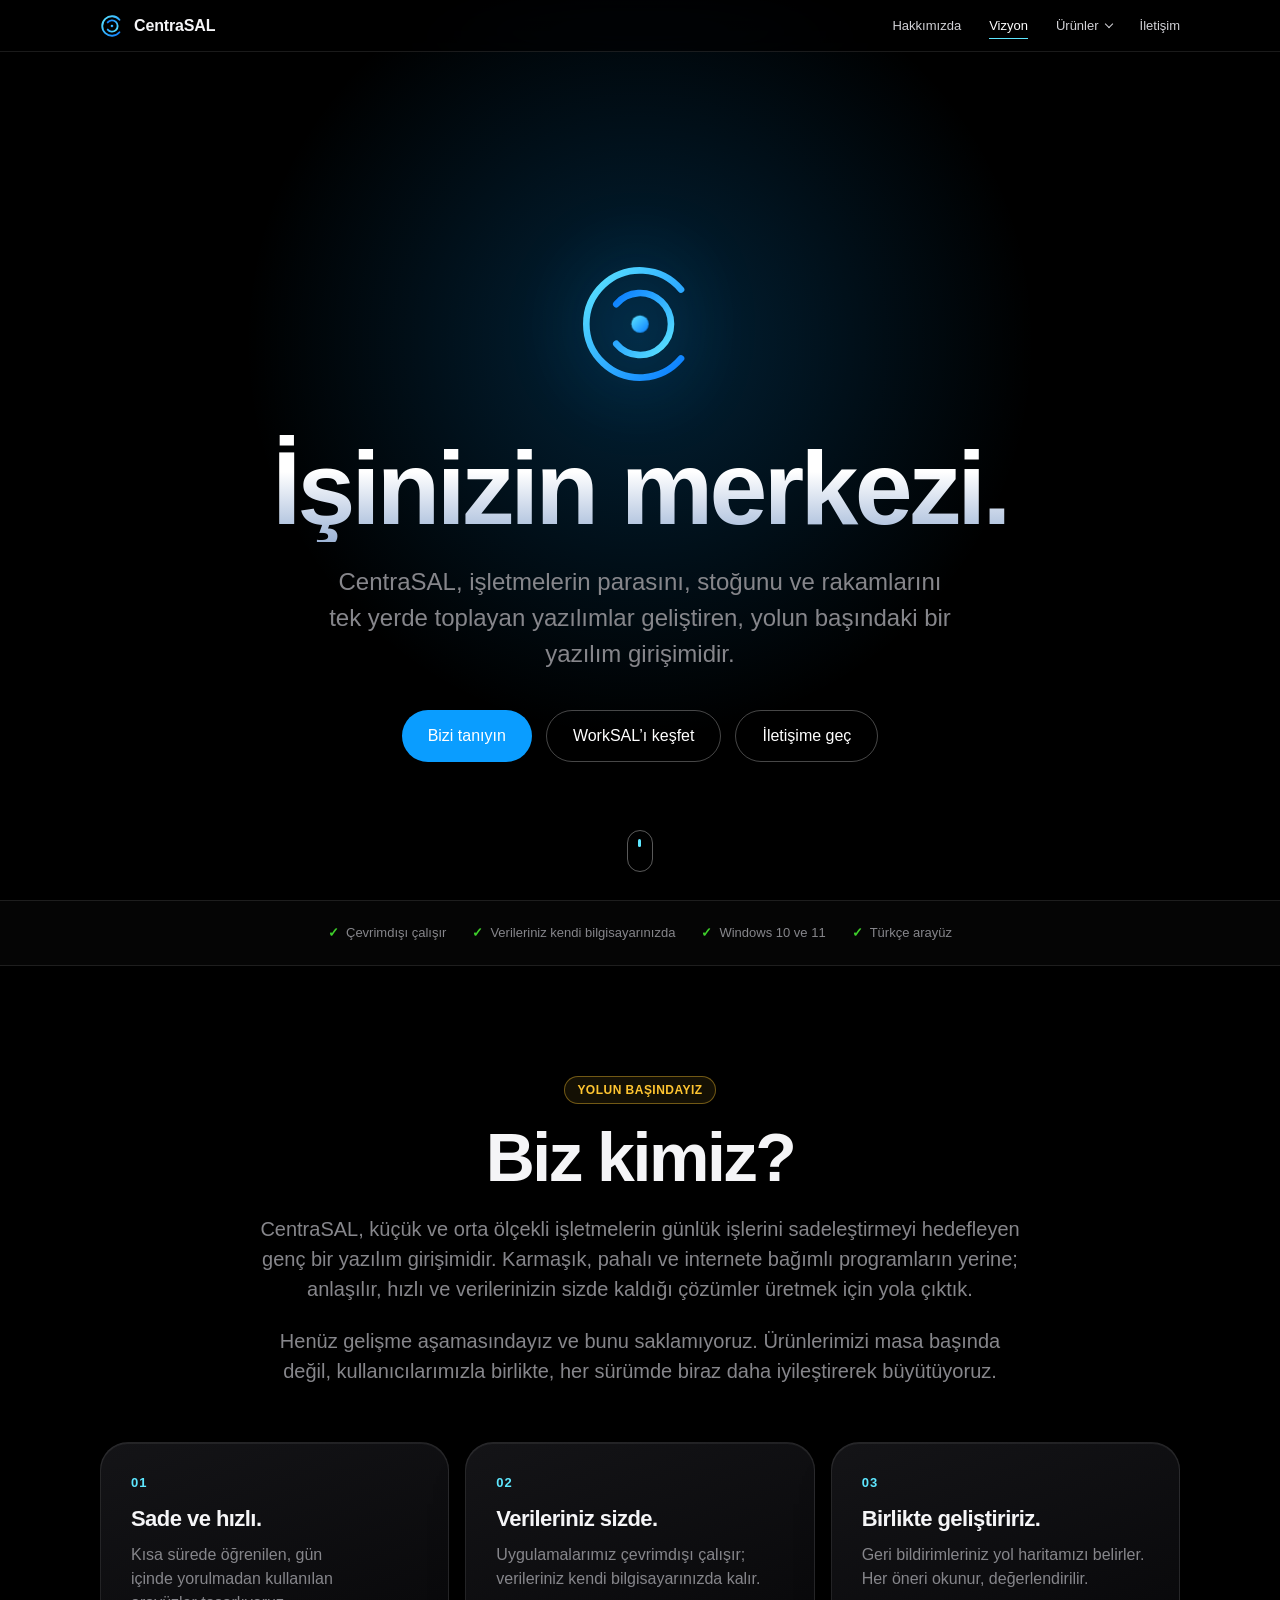
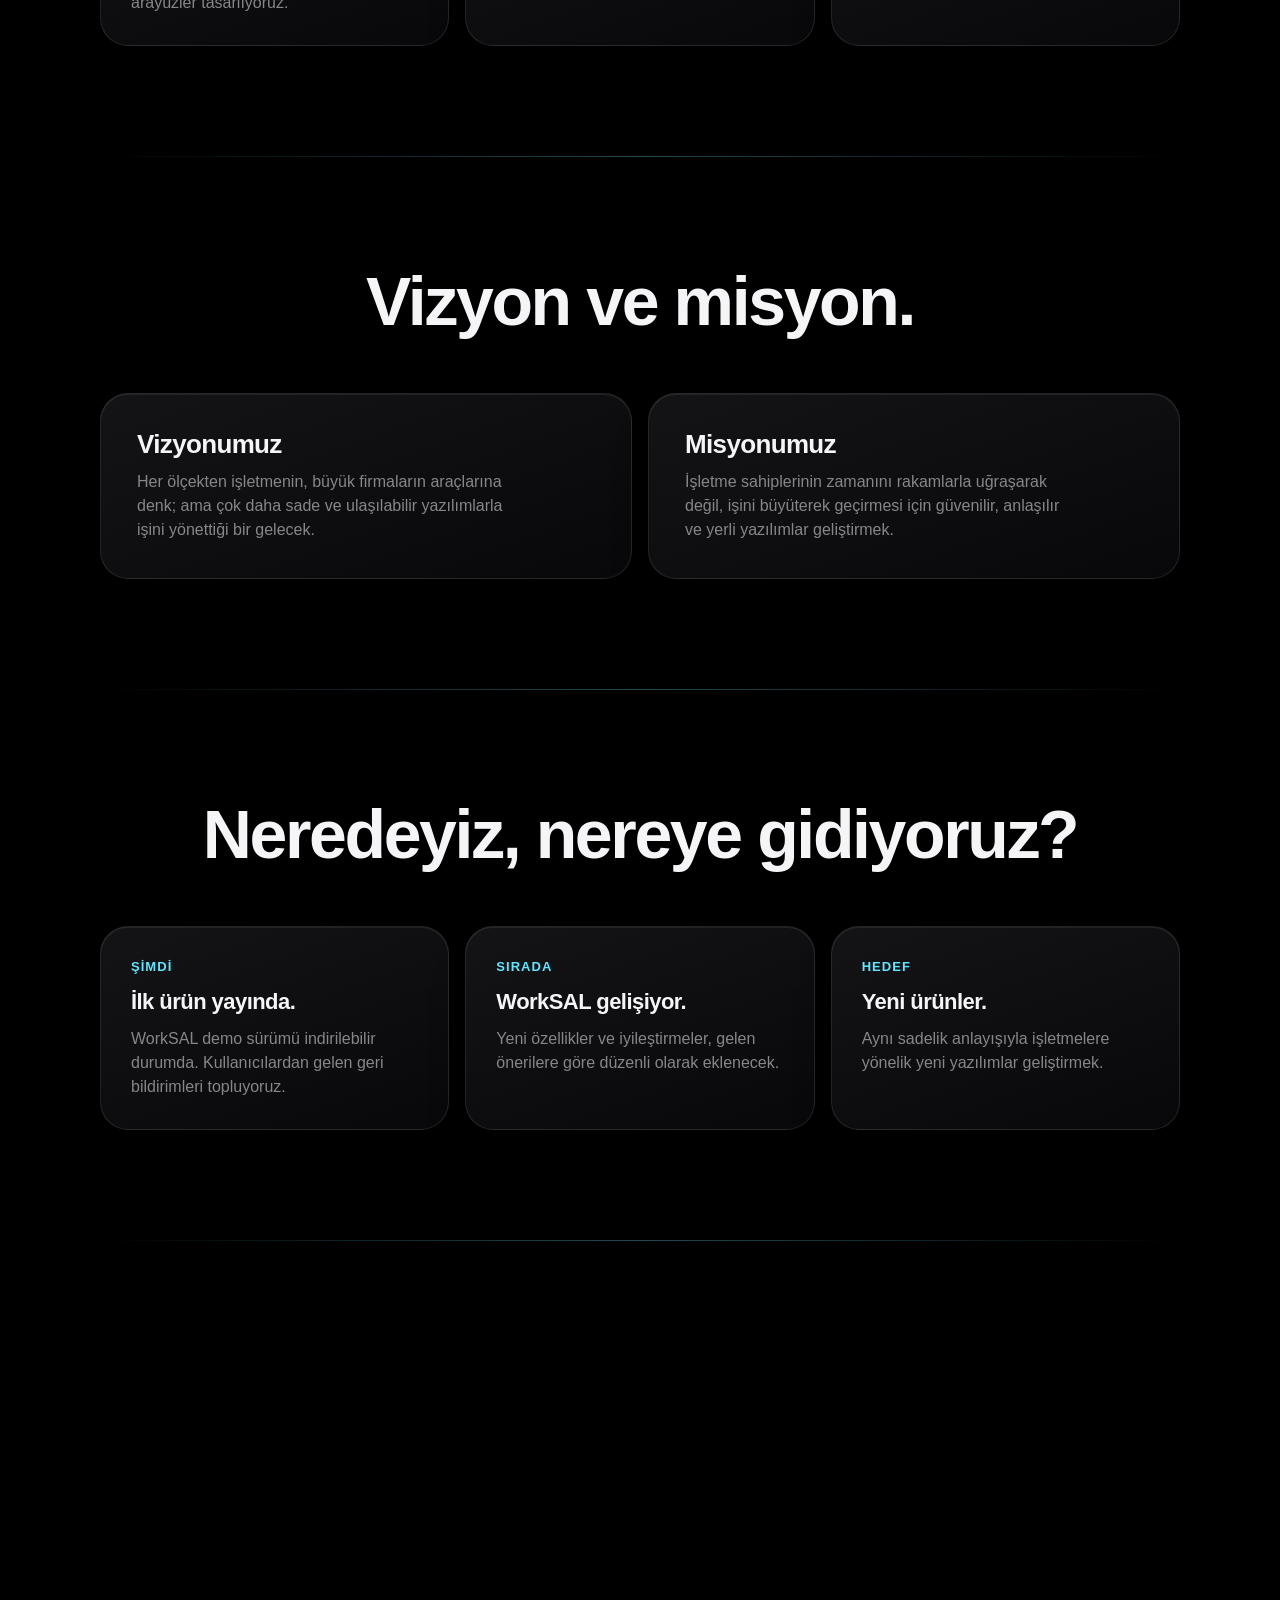
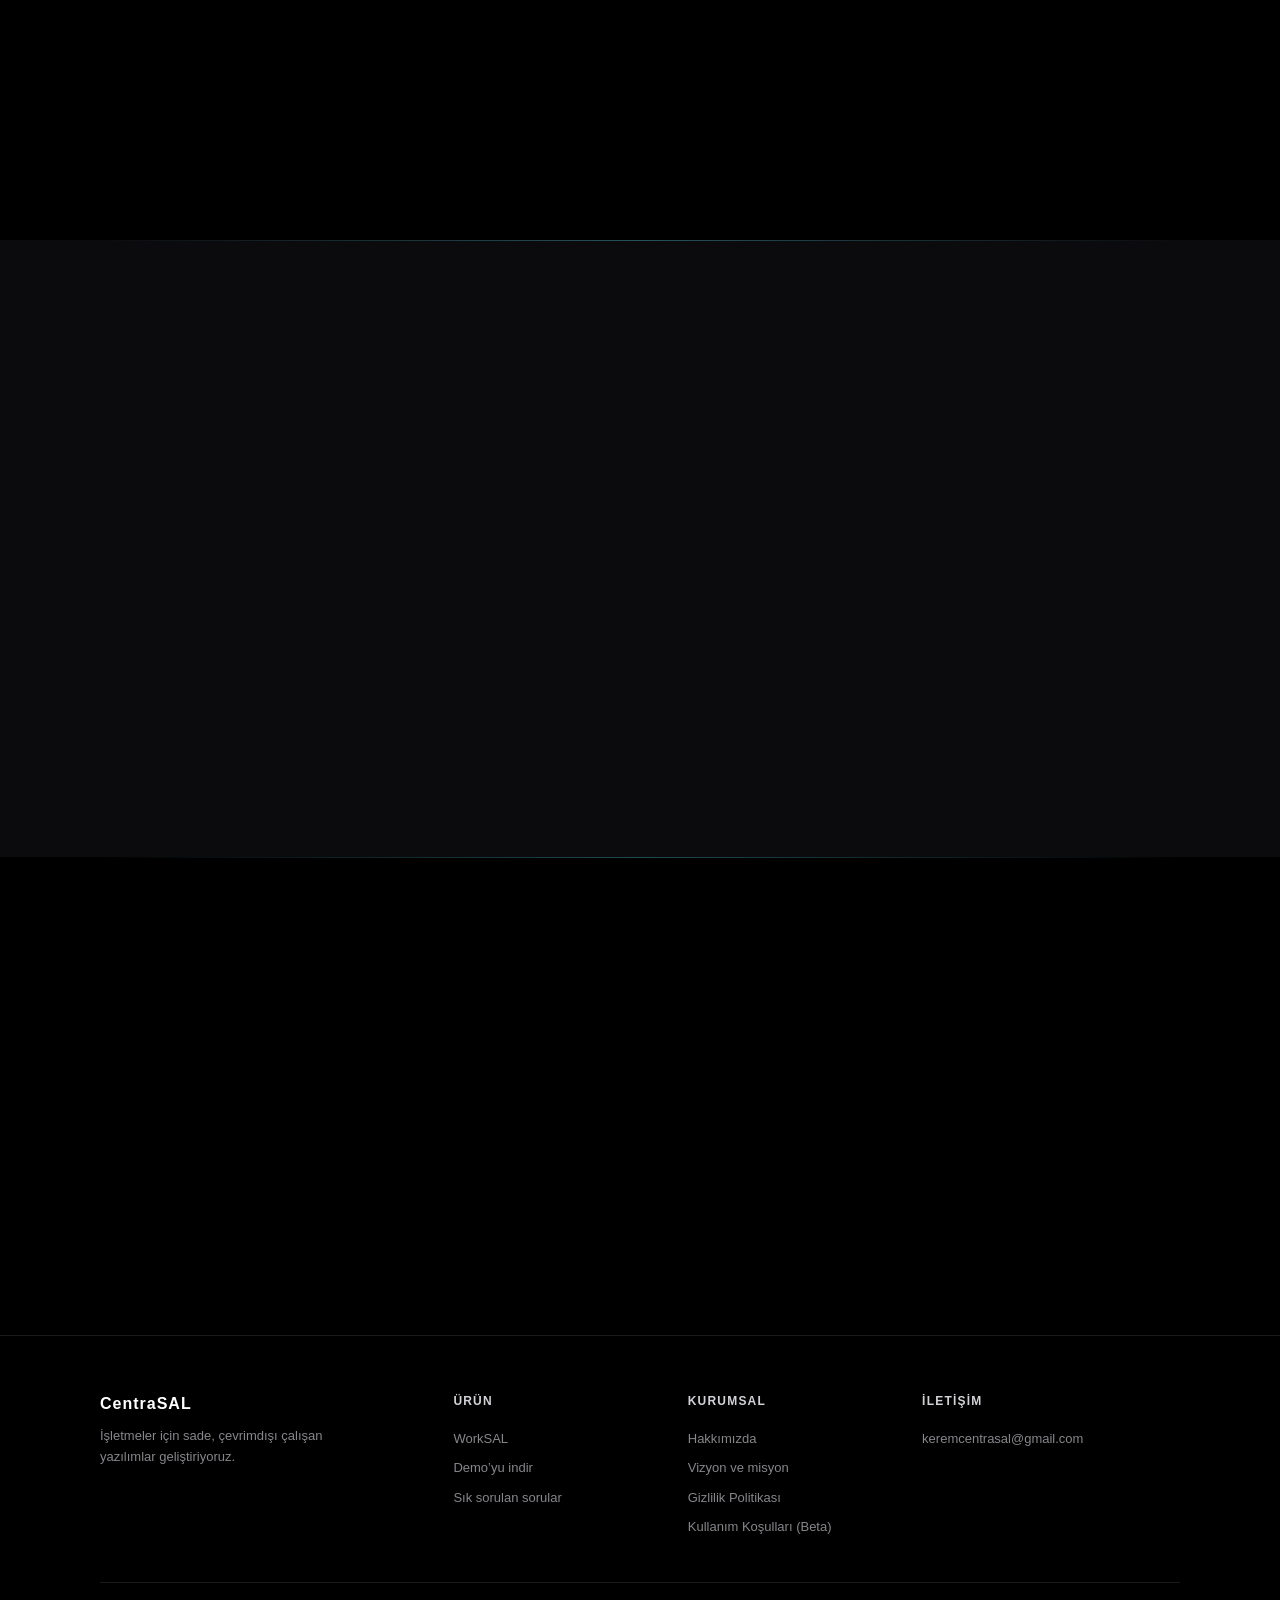
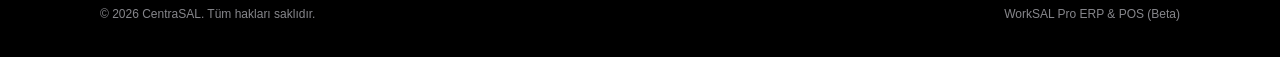
==== commit c5ffbb6a: "Website update Website update" ====
--- a/index.html
+++ b/index.html
@@ -13,8 +13,7 @@
 <link rel="canonical" href="https://centrasal.vercel.app/">
 <meta property="og:url" content="https://centrasal.vercel.app/"><meta property="og:site_name" content="CentraSAL"><meta name="twitter:card" content="summary">
 <link rel="apple-touch-icon" href="centrasal-logo-2048-siyah.png">
-<script type="application/ld+json">{"@context":"https://schema.org","@type":"Organization","name":"CentraSAL","email":"keremcentrasal@gmail.com
-","logo":"https://centrasal.vercel.app/centrasal-logo-2048-siyah.png"}</script>
+<script type="application/ld+json">{"@context":"https://schema.org","@type":"Organization","name":"CentraSAL","email":"keremcentrasal@gmail.com","logo":"https://centrasal.vercel.app/centrasal-logo-2048-siyah.png"}</script>
 <style>
 :root{--bg:#000;--bg2:#0b0b0d;--line:rgba(255,255,255,.1);--tx:#f5f5f7;--mut:#86868b;--blue:#0a9dff;--cyan:#5ee7ff;--green:#3ed02b;--red:#ee4116;--amber:#ffc531;
 --font:-apple-system,BlinkMacSystemFont,"SF Pro Display","Inter","Segoe UI",Roboto,Helvetica,Arial,sans-serif;
@@ -56,52 +55,6 @@
 .center{text-align:center}.center .sub{margin-inline:auto}
 /* product */
 #urunler{background:var(--bg2);padding-bottom:60px}
-.pname{display:flex;align-items:baseline;justify-content:center;gap:14px;flex-wrap:wrap}
-.stage{perspective:1600px;margin-top:70px;padding-bottom:40px}
-.app{display:grid;grid-template-columns:200px 1fr;max-width:1000px;margin:0 auto;border-radius:18px;overflow:hidden;background:#f3f4f8;color:#1f2933;box-shadow:0 0 0 1px rgba(255,255,255,.12),0 60px 140px rgba(10,157,255,.25);transform-origin:50% 0;will-change:transform;font-size:13px}
-.side{background:#1e252d;color:#e8edf2;padding:26px 12px;min-height:440px}
-.side b{display:block;text-align:center;color:#00a8ff;font-size:19px;margin-bottom:2px}
-.side small{display:block;text-align:center;color:#6f7d8a;font-size:10px;margin-bottom:26px}
-.side .m{display:block;width:100%;text-align:left;border:0;background:none;font:inherit;cursor:pointer;padding:10px 12px;border-radius:8px;margin-bottom:4px;color:#b9c4cf;font-size:12px;transition:background .2s,color .2s}
-.side .m:hover{background:rgba(255,255,255,.07)}
-.side .m.on{background:#00a8ff;color:#fff;font-weight:600}
-.main{padding:22px}
-.cards{display:grid;grid-template-columns:repeat(3,1fr);gap:12px}
-.card{background:#fff;border-radius:10px;padding:12px 14px;border-left:4px solid}
-.card small{font-size:9px;font-weight:700;color:#6b7785;letter-spacing:.04em}
-.card strong{display:block;font-size:19px;margin-top:2px;white-space:nowrap}
-.tbl{background:#fff;border-radius:10px;margin-top:14px;overflow:hidden}
-.row{display:grid;grid-template-columns:1.4fr .5fr 1.6fr .9fr;padding:10px 14px;border-bottom:1px solid #eef0f3;align-items:center;font-size:11px}
-.row.h{font-weight:700;border-bottom:2px solid #e3e6ea}
-.row:not(.h){opacity:0;transform:translateY(-10px);transition:opacity .5s,transform .5s}
-.live .row:not(.h){opacity:1;transform:none}
-.row .g{color:var(--green);font-weight:700}.row .r{color:var(--red);font-weight:700}.row .a{text-align:right}
-.pnl{display:none}.pnl.on{display:block;animation:fadein .45s ease}
-@keyframes fadein{from{opacity:0;transform:translateY(8px)}}
-@keyframes grow{from{height:0;width:0}}
-@keyframes growx{from{width:0}}
-.ph{font-size:15px;font-weight:700;margin-bottom:12px}
-.two{display:grid;grid-template-columns:1.5fr 1fr;gap:12px}
-.box{background:#fff;border-radius:10px;padding:14px}
-.prods{display:grid;grid-template-columns:1fr 1fr;gap:10px}
-.prod{background:#fff;border-radius:10px;padding:12px;border:1px solid #e6e9ee}
-.prod b{display:block;font-size:12px}.prod span{color:#6b7785;font-size:11px}.prod i{display:block;font-style:normal;font-weight:700;color:#0a8fe0;margin-top:6px;font-size:13px}
-.line{display:flex;justify-content:space-between;font-size:12px;padding:8px 0;border-bottom:1px solid #eef0f3}
-.tot{display:flex;justify-content:space-between;font-weight:700;font-size:16px;margin:12px 0}
-.done{background:#3ed02b;color:#fff;text-align:center;padding:10px;border-radius:8px;font-weight:700;font-size:12px}
-.warn{background:#fff1ee;color:#c2310f;border-radius:8px;padding:10px 12px;font-size:12px;font-weight:600;margin-bottom:12px}
-.srw{display:grid;grid-template-columns:1.3fr 1fr .5fr;gap:12px;align-items:center;padding:11px 14px;border-bottom:1px solid #eef0f3;font-size:12px}
-.sb{height:8px;background:#e8ebef;border-radius:9px;overflow:hidden}.sb div{height:100%;border-radius:9px;background:#0a9dff;animation:growx 1.2s cubic-bezier(.2,.8,.2,1)}
-.sb.lo div{background:var(--red)}
-.chart{display:flex;align-items:flex-end;justify-content:space-around;height:210px;border-bottom:2px solid #e3e6ea;padding:0 6px}
-.cg{display:flex;align-items:flex-end;gap:5px;height:100%}
-.cb{width:24px;border-radius:6px 6px 2px 2px;background:#3ed02b;height:var(--h);animation:grow 1.1s cubic-bezier(.2,.8,.2,1)}.cb.x{background:#ee4116}
-.lab{display:flex;justify-content:space-around;font-size:11px;color:#6b7785;margin-top:8px}
-.leg{display:flex;gap:16px;font-size:11px;margin-top:12px;color:#6b7785}.leg i{display:inline-block;width:10px;height:10px;border-radius:3px;margin-right:6px}
-.hint{text-align:center;color:var(--mut);font-size:14px;margin-top:6px}
-@media(max-width:760px){.two{grid-template-columns:1fr}.app{grid-template-columns:1fr}.side{display:flex;overflow-x:auto;min-height:0;padding:10px;gap:4px}.side b,.side small{display:none}.side .m{width:auto;white-space:nowrap;margin:0}.row{grid-template-columns:1.6fr 1fr}.row span:nth-child(1),.row span:nth-child(2){display:none}.cards{grid-template-columns:1fr}}
-.dl{margin-top:70px;display:flex;flex-direction:column;align-items:center;gap:14px}
-.dl small{color:var(--mut);font-size:13px}
 /* features */
 .bento{display:grid;grid-template-columns:repeat(6,1fr);gap:16px;margin-top:80px}
 .tile{background:linear-gradient(160deg,#141417,#08080a);border:1px solid var(--line);border-radius:28px;padding:36px;overflow:hidden;position:relative;min-height:320px;transition:border-color .4s}
@@ -169,9 +122,51 @@
 #up.on{opacity:1;visibility:visible;transform:none}#up:hover{background:var(--blue)}
 ::selection{background:rgba(10,157,255,.45)}
 @media(prefers-reduced-motion:reduce){body{animation:none}.cue{animation:none;opacity:1}.cue::after{animation:none}}
+
+/* ===== Elit katman ===== */
+h1,h2,h3{text-wrap:balance}p,.sub,.lead{text-wrap:pretty}
+body{text-rendering:optimizeLegibility}
+.hero h1{background:linear-gradient(180deg,#fff 35%,#9db4d6);-webkit-background-clip:text;background-clip:text;color:transparent}
+main>section+section::before{content:"";position:absolute;top:0;left:50%;width:min(1080px,86%);height:1px;transform:translateX(-50%);background:linear-gradient(90deg,transparent,rgba(94,231,255,.32),transparent)}
+.tile{box-shadow:inset 0 1px 0 rgba(255,255,255,.07),0 28px 60px -34px rgba(0,0,0,.9)}
+.btn.s{backdrop-filter:blur(8px)}
+.side .m:focus-visible,.dd>button:focus-visible{outline:2px solid var(--cyan);outline-offset:2px}
+.trust{padding:22px;border-top:1px solid var(--line);border-bottom:1px solid var(--line);background:rgba(255,255,255,.02)}
+.trust .facts{margin:0}
+.chips{display:flex;flex-wrap:wrap;gap:10px;justify-content:center;margin-top:46px}
+.chips span{padding:10px 18px;border:1px solid var(--line);border-radius:980px;font-size:14px;color:#d2d2d7;background:rgba(255,255,255,.03);transition:border-color .3s,background .3s,transform .3s}
+.chips span:hover{border-color:rgba(10,157,255,.6);background:rgba(10,157,255,.1);transform:translateY(-2px)}
+.steps{display:flex;gap:12px;flex-wrap:wrap;justify-content:center;list-style:none;padding:0;margin:4px 0}
+.steps li{display:flex;align-items:center;gap:10px;font-size:14px;color:#d2d2d7;border:1px solid var(--line);border-radius:980px;padding:7px 16px 7px 7px}
+.steps b{width:24px;height:24px;border-radius:50%;background:var(--blue);display:grid;place-items:center;font-size:12px}
+.tile:nth-child(5),.tile:nth-child(6){grid-column:span 3;min-height:260px}
+.tile .chips{justify-content:flex-start;margin-top:22px;gap:8px}.tile .chips span{padding:6px 12px;font-size:12px}
+@media(max-width:820px){.tile:nth-child(5),.tile:nth-child(6){grid-column:span 6}}
+/* menü (mobil) */
+.burger{display:none;width:40px;height:40px;border:0;background:none;cursor:pointer;position:relative}
+.burger span,.burger span::before,.burger span::after{position:absolute;left:10px;right:10px;height:1.5px;background:#fff;transition:transform .3s,top .3s,background .3s}
+.burger span{top:19px}.burger span::before,.burger span::after{content:"";left:0;right:0}.burger span::before{top:-6px}.burger span::after{top:6px}
+nav.mo .burger span{background:transparent}nav.mo .burger span::before{top:0;transform:rotate(45deg)}nav.mo .burger span::after{top:0;transform:rotate(-45deg)}
+@media(max-width:720px){.burger{display:block}
+ nav ul{position:fixed;top:calc(52px + env(safe-area-inset-top,0px));left:0;right:0;flex-direction:column;gap:0;padding:6px 22px 18px;font-size:16px;background:rgba(0,0,0,.97);backdrop-filter:blur(20px);border-bottom:1px solid var(--line);opacity:0;visibility:hidden;transform:translateY(-8px);transition:opacity .25s,transform .25s,visibility .25s}
+ nav.mo ul{opacity:1;visibility:visible;transform:none}
+ nav ul li{padding:13px 0;border-bottom:1px solid var(--line)}nav ul li:last-child{border:0}
+ nav ul>li>a::after{display:none}.navcta{display:inline-block}
+ .dd>button::after{display:none}.menu{position:static;opacity:1;visibility:visible;transform:none;background:none;border:0;padding:6px 0 0 14px}}
+/* alt bilgi */
+footer{text-align:left;padding:56px 22px 34px}
+.fg{max-width:1080px;margin:0 auto;display:grid;grid-template-columns:1.6fr 1fr 1fr 1.3fr;gap:36px}
+.fg h4{font-size:12px;letter-spacing:.1em;text-transform:uppercase;color:#d2d2d7;margin-bottom:14px}
+.fg a{display:block;padding:5px 0;transition:color .2s}.fg a:hover{color:#fff}
+.fg p{max-width:280px;margin-top:10px;line-height:1.6}.fg .fb b{color:#fff;letter-spacing:1px;font-size:16px}
+.fc{max-width:1080px;margin:40px auto 0;padding-top:22px;border-top:1px solid var(--line);font-size:12px;display:flex;justify-content:space-between;gap:10px;flex-wrap:wrap}
+@media(max-width:760px){.fg{grid-template-columns:1fr 1fr}.fg .fb{grid-column:1/-1}}
 </style>
+<meta name="robots" content="index,follow"><meta property="og:image" content="https://centrasal.vercel.app/centrasal-logo-2048-siyah.png"><meta name="twitter:image" content="https://centrasal.vercel.app/centrasal-logo-2048-siyah.png">
 </head>
 <body>
+<noscript><style>.rv,.hero h1,.hero p,.cta,.row:not(.h),.cue{opacity:1!important;transform:none!important}.logo .o,.logo .i{stroke-dashoffset:0!important}.logo .d{opacity:1!important}.fill{width:var(--w)!important}.bar{height:var(--h)!important}</style></noscript>
+
 <div id="pb"></div>
 <a class="skip" href="#hakkimizda">İçeriğe geç</a>
 <svg width="0" height="0" style="position:absolute"><defs>
@@ -181,7 +176,8 @@
     <svg viewBox="0 0 64 64" fill="none" stroke="url(#g)" stroke-width="5" stroke-linecap="round"><path d="M51.9 15.3A26 26 0 1 0 51.9 48.7"/><path d="M43.5 22.4A15 15 0 1 0 43.5 41.6" transform="rotate(180 32 32)"/><circle cx="32" cy="32" r="3.5" fill="url(#g)" stroke="none"/></svg>
     CentraSAL
   </a>
-  <ul><li><a href="#hakkimizda">Hakkımızda</a></li><li><a href="#vizyon">Vizyon</a></li><li class="dd" id="dd"><button type="button" aria-expanded="false" aria-controls="ddm" id="ddb">Ürünler</button><div class="menu" id="ddm"><a href="worksal.html">WorkSAL</a></div></li><li><a href="#iletisim">İletişim</a></li></ul>
+  <button class="burger" type="button" aria-label="Menüyü aç" aria-expanded="false" aria-controls="navlist"><span></span></button>
+  <ul id="navlist"><li><a href="#hakkimizda">Hakkımızda</a></li><li><a href="#vizyon">Vizyon</a></li><li class="dd" id="dd"><button type="button" aria-expanded="false" aria-controls="ddm" id="ddb">Ürünler</button><div class="menu" id="ddm"><a href="worksal.html">WorkSAL</a></div></li><li><a href="#iletisim">İletişim</a></li></ul>
 </nav>
 
 <header class="hero" id="top">
@@ -198,6 +194,9 @@
   <a class="cue" href="#hakkimizda" aria-label="Aşağı kaydır"></a>
 </header>
 
+<div class="trust"><ul class="facts"><li>Çevrimdışı çalışır</li><li>Verileriniz kendi bilgisayarınızda</li><li>Windows 10 ve 11</li><li>Türkçe arayüz</li></ul></div>
+
+<main id="icerik">
 <section class="s" id="hakkimizda"><div class="wrap">
   <div class="center rv"><span class="badge">YOLUN BAŞINDAYIZ</span><h2>Biz kimiz?</h2>
   <p class="lead">CentraSAL, küçük ve orta ölçekli işletmelerin günlük işlerini sadeleştirmeyi hedefleyen genç bir yazılım girişimidir. Karmaşık, pahalı ve internete bağımlı programların yerine; anlaşılır, hızlı ve verilerinizin sizde kaldığı çözümler üretmek için yola çıktık.</p>
@@ -226,6 +225,12 @@
   </div>
 </div></section>
 
+<section class="s" id="turler"><div class="wrap">
+  <div class="center rv"><h2>İşletmenize göre şekillenir.</h2><p class="lead">WorkSAL’ı ilk açtığınızda işletme türünüzü seçersiniz. Menüler, ekranlar ve raporlar buna göre ayarlanır.</p></div>
+  <div class="chips rv"><span>Market / Bakkal</span><span>Toptan / Depo</span><span>Giyim / Butik</span><span>Hırdavat</span><span>Kırtasiye</span><span>Cafe / Restoran</span><span>Fırın / Pastane</span><span>Fast Food</span><span>Teknik Servis</span><span>Oto Servis</span><span>Lastik / Oto Bakım</span><span>Kuaför</span><span>Berber</span><span>Güzellik Merkezi</span><span>Pet Kuaför / Veteriner</span></div>
+  <p class="center rv" style="margin-top:34px"><a class="btn s" href="worksal.html#urunler">Arayüzü inceleyin</a></p>
+</div></section>
+
 <section class="s" id="urunler"><div class="wrap">
   <div class="center rv"><h2>Ürünlerimiz</h2></div>
   <div class="tile pcard rv"><span class="badge">DEMO SÜRÜM</span><h3>WorkSAL</h3>
@@ -238,17 +243,15 @@
     <a class="mail" href="mailto:keremcentrasal@gmail.com">keremcentrasal@gmail.com</a></div>
 </section>
 
-<!-- Yeni Yasal Footer -->
+</main>
 <footer>
-  <div class="fl">
-    <a href="gizlilik.html">Gizlilik Politikası</a>
-    <a href="kosullar.html">Kullanım Koşulları (Beta)</a>
-    <a href="mailto:keremcentrasal@gmail.com">keremcentrasal@gmail.com</a>
+  <div class="fg">
+    <div class="fb"><b>CentraSAL</b><p>İşletmeler için sade, çevrimdışı çalışan yazılımlar geliştiriyoruz.</p></div>
+    <div><h4>Ürün</h4><a href="worksal.html">WorkSAL</a><a href="worksal.html#indir">Demo’yu indir</a><a href="worksal.html#sss">Sık sorulan sorular</a></div>
+    <div><h4>Kurumsal</h4><a href="#hakkimizda">Hakkımızda</a><a href="#vizyon">Vizyon ve misyon</a><a href="gizlilik.html">Gizlilik Politikası</a><a href="kosullar.html">Kullanım Koşulları (Beta)</a></div>
+    <div><h4>İletişim</h4><a href="mailto:keremcentrasal@gmail.com">keremcentrasal@gmail.com</a></div>
   </div>
-  <div>
-    <b style="color: #fff; letter-spacing: 1px;">CentraSAL</b> &copy; 2026 Tüm hakları saklıdır.<br>
-    <span style="font-size: 11px; opacity: 0.6; display: block; margin-top: 5px;">WorkSAL Pro ERP & POS (Beta)</span>
-  </div>
+  <div class="fc"><span>&copy; 2026 CentraSAL. Tüm hakları saklıdır.</span><span>WorkSAL Pro ERP &amp; POS (Beta)</span></div>
 </footer>
 
 <script>
@@ -288,5 +291,14 @@
   addEventListener("pageshow",function(e){if(e.persisted)document.body.classList.remove("leaving")});
 })();
 </script>
+<script>
+(function(){var n=document.querySelector("nav"),b=n.querySelector(".burger");if(!b)return;
+function set(o){n.classList.toggle("mo",o);b.setAttribute("aria-expanded",o);b.setAttribute("aria-label",o?"Menüyü kapat":"Menüyü aç")}
+b.addEventListener("click",function(e){e.stopPropagation();set(!n.classList.contains("mo"))});
+n.querySelectorAll("#navlist a").forEach(function(a){a.addEventListener("click",function(){set(false)})});
+document.addEventListener("keydown",function(e){if(e.key==="Escape")set(false)});
+document.addEventListener("click",function(e){if(!n.contains(e.target))set(false)});
+addEventListener("resize",function(){if(innerWidth>720)set(false)});})();
+</script>
 </body>
-</html>
+</html>
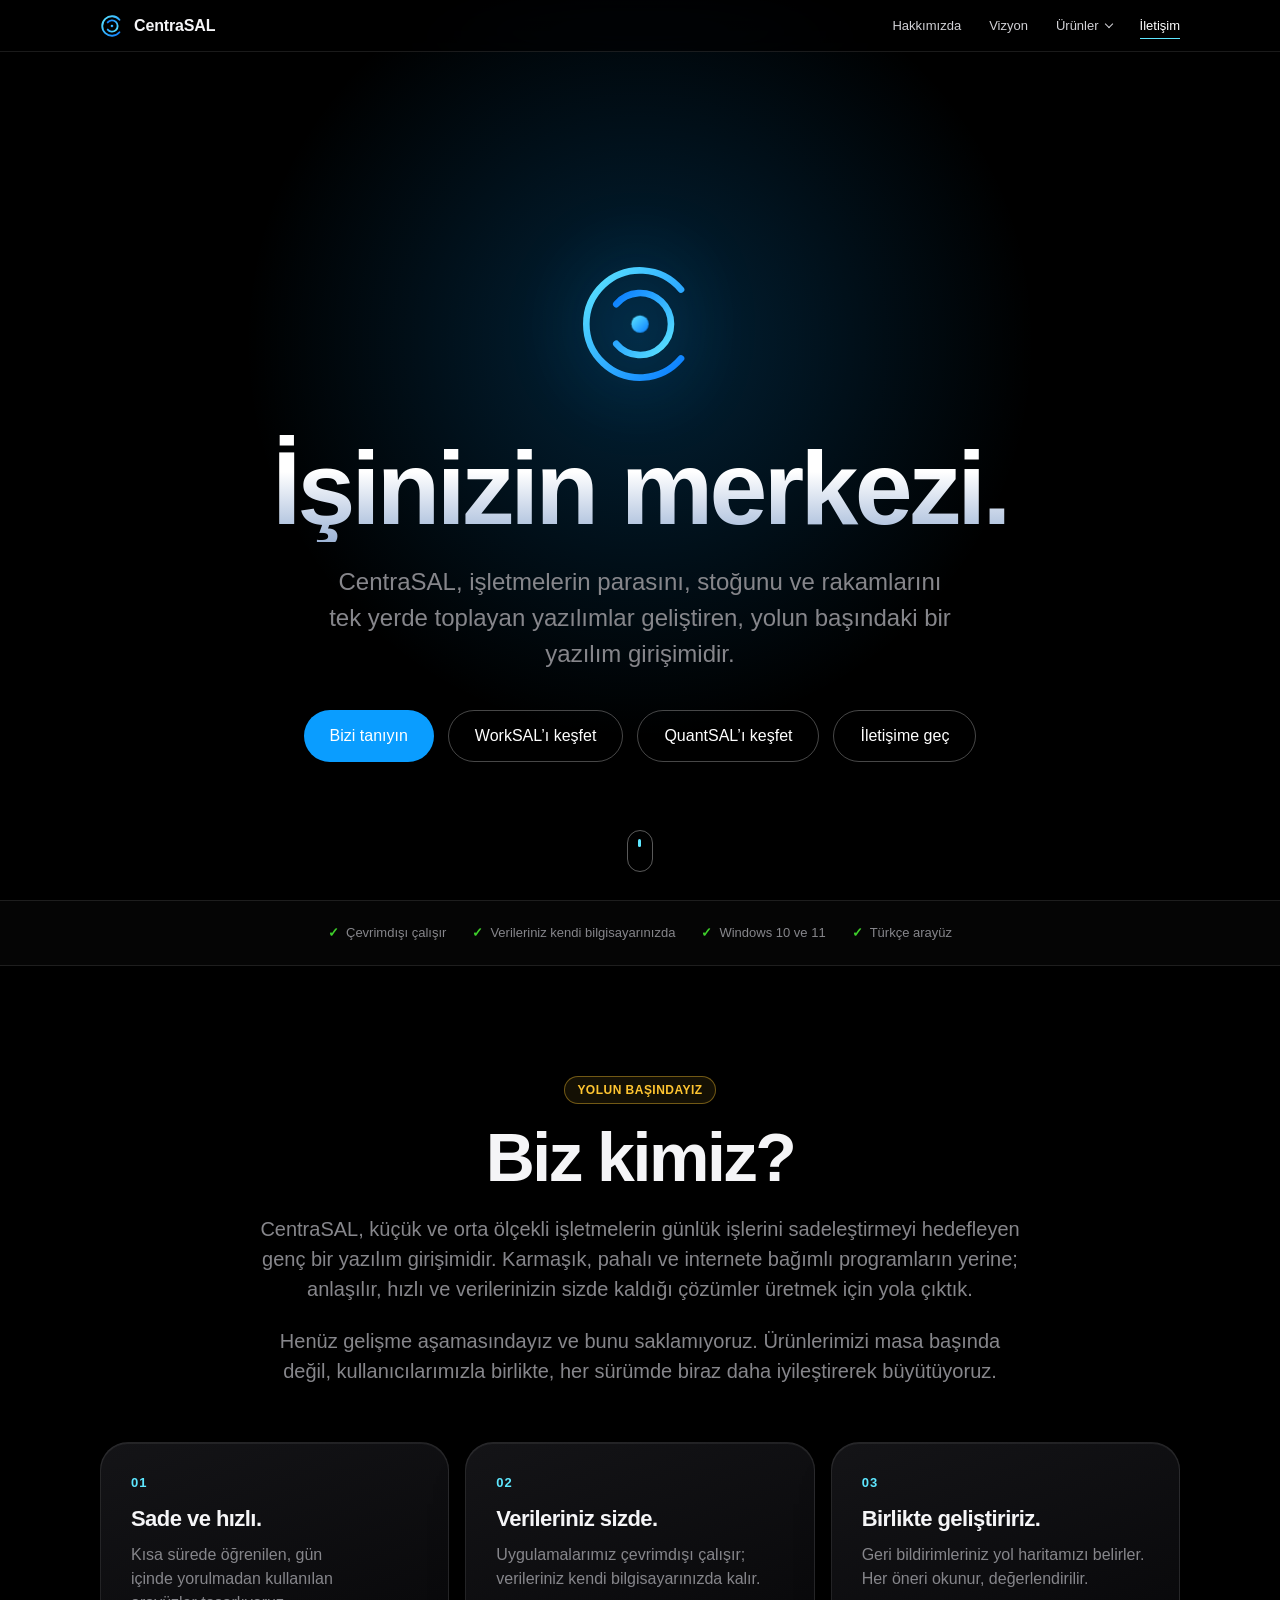
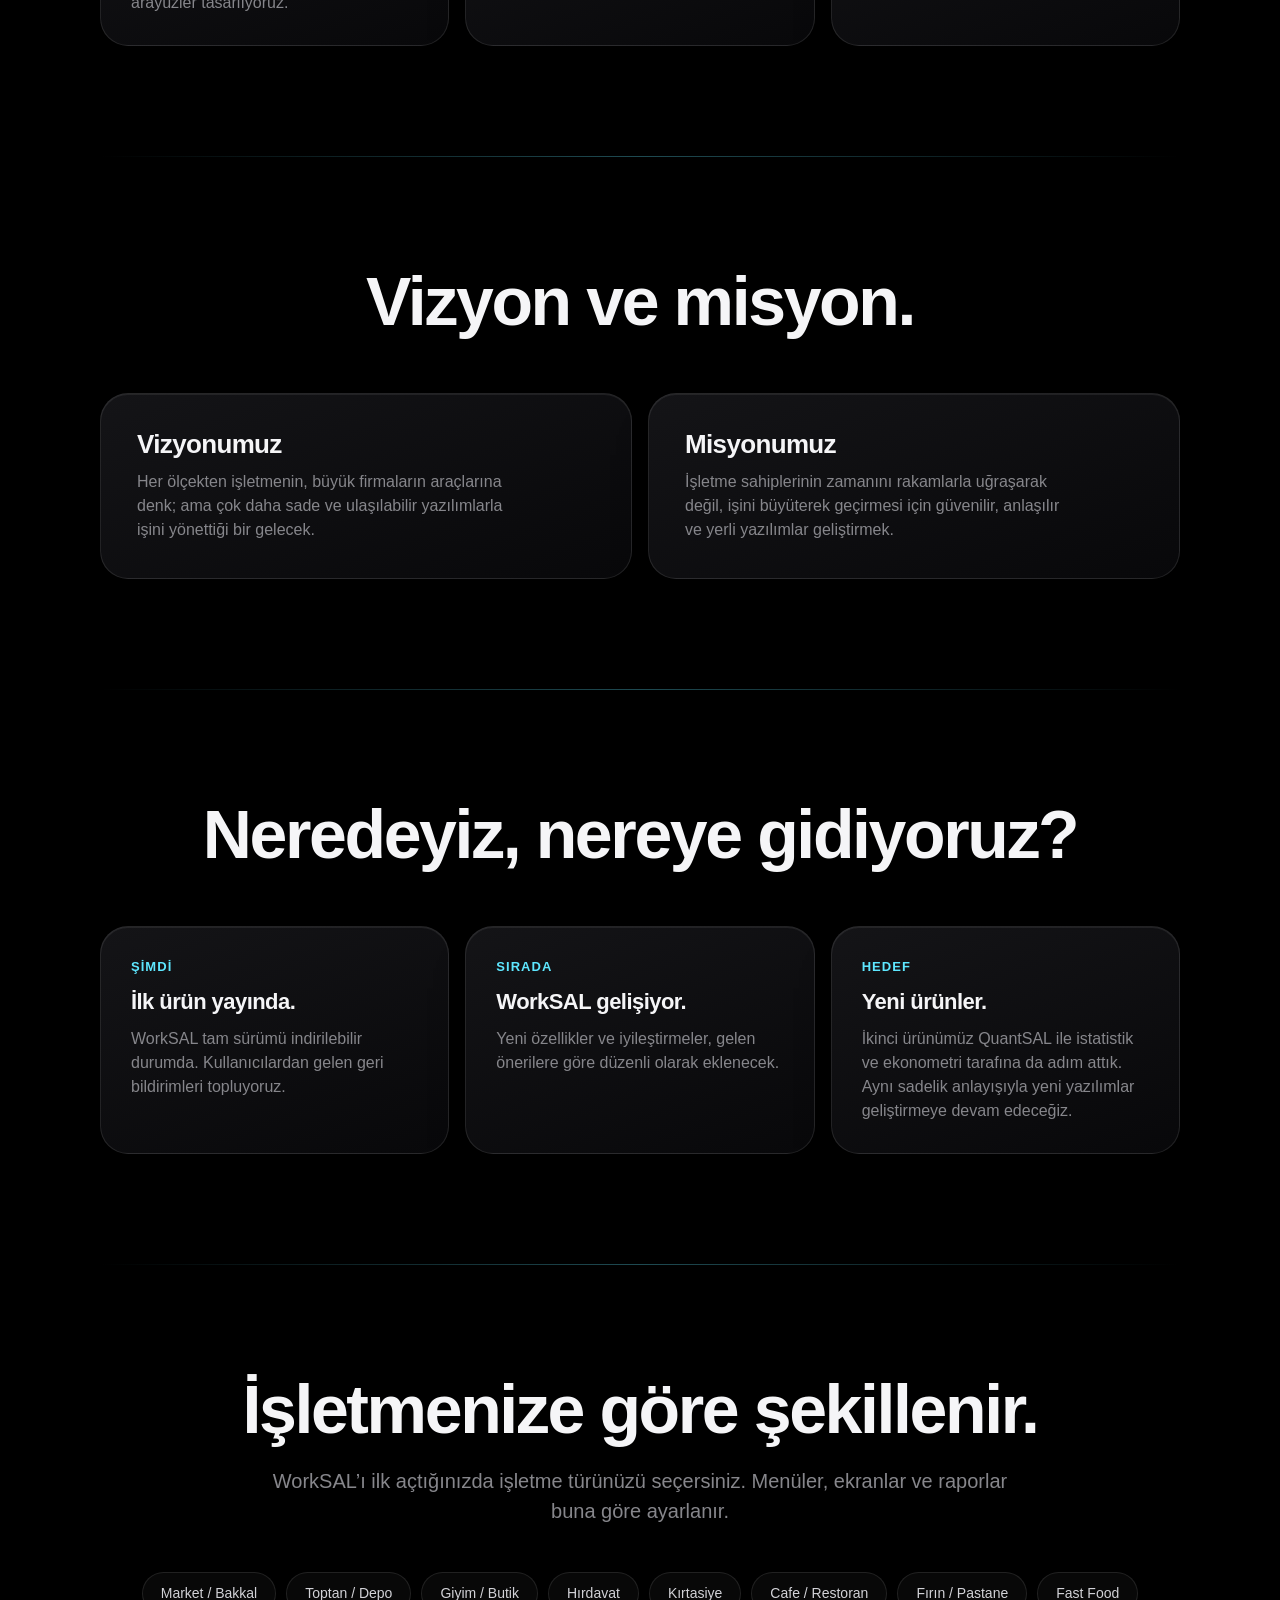
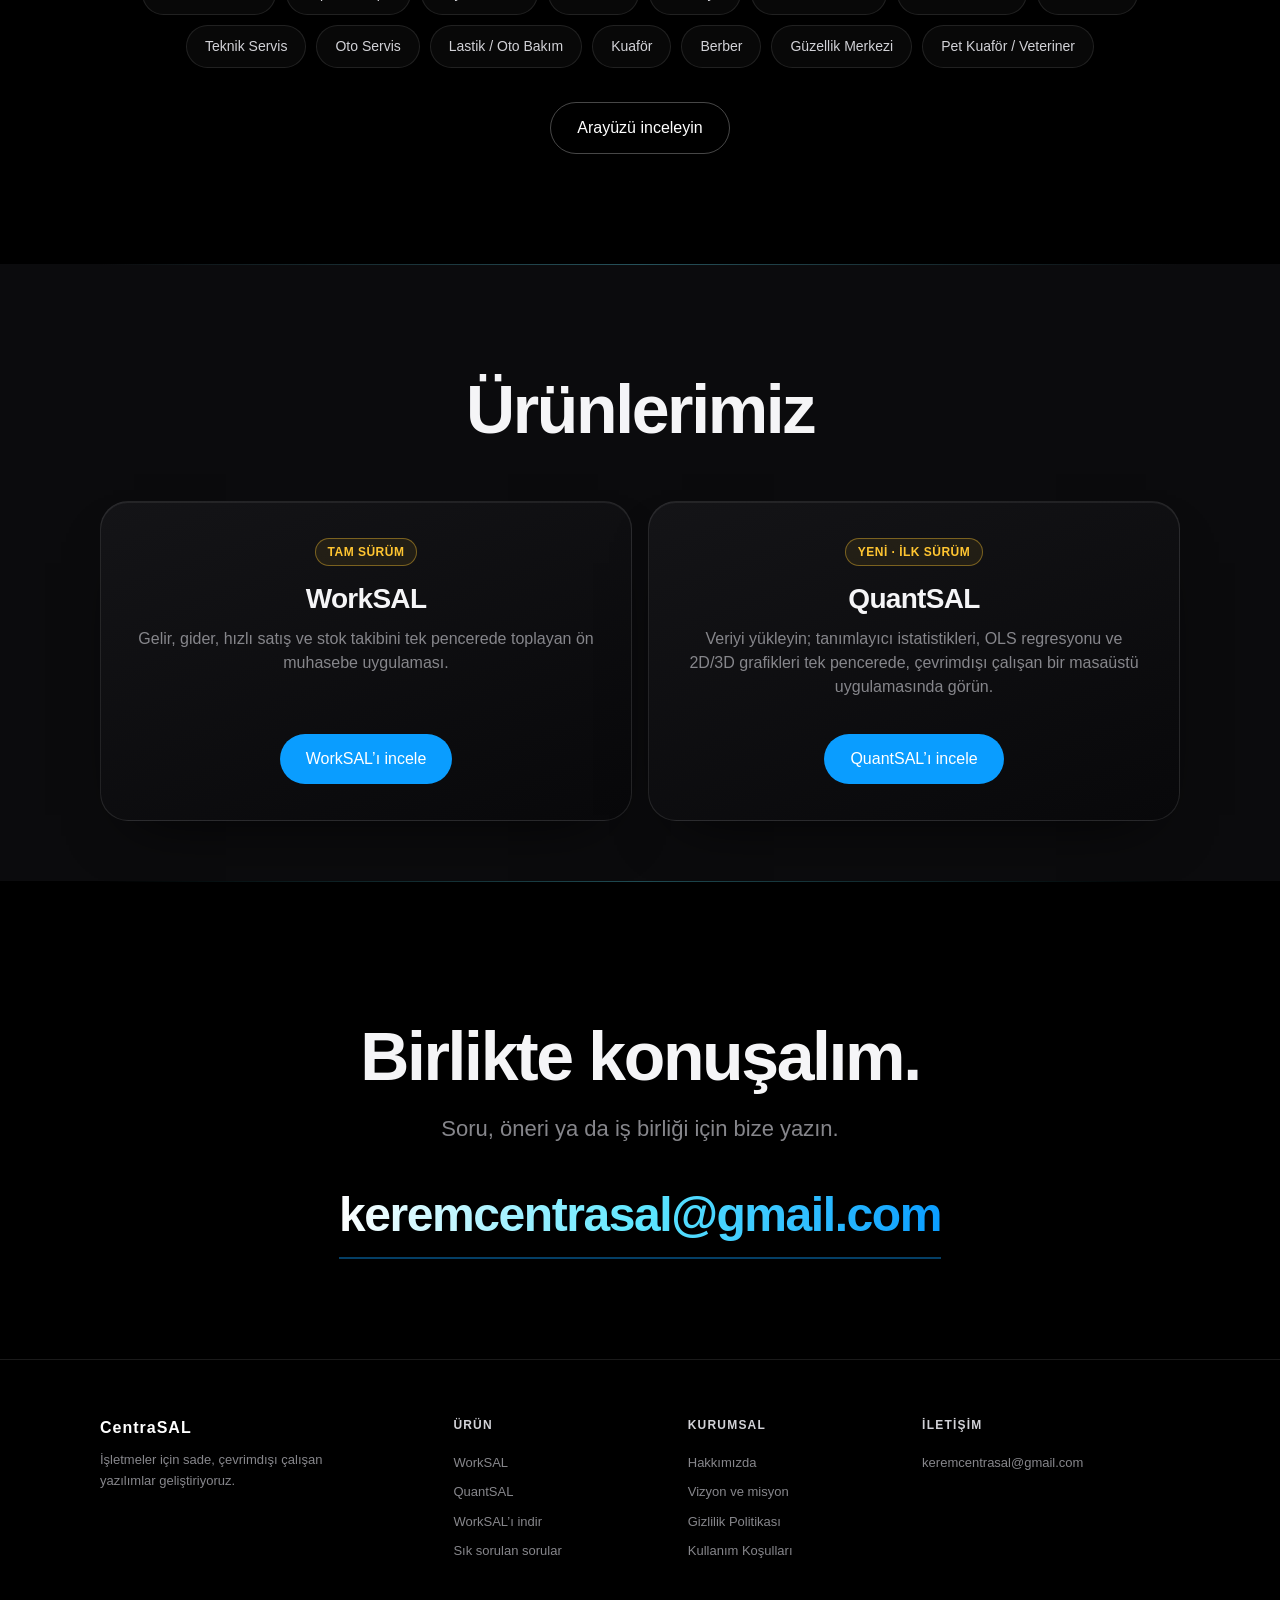
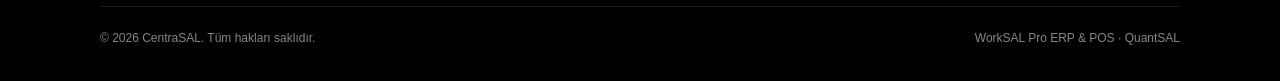
==== commit 801b72f7: "Update" ====
--- a/index.html
+++ b/index.html
@@ -4,7 +4,7 @@
 <meta charset="utf-8">
 <meta name="viewport" content="width=device-width, initial-scale=1, viewport-fit=cover">
 <title>CentraSAL | İşletmeler için sade ve yerel yazılımlar geliştiren girişim</title>
-<meta name="description" content="CentraSAL, küçük işletmeler için sade, çevrimdışı çalışan yazılımlar geliştiren genç bir girişimdir. İlk ürünümüz WorkSAL demo sürümüyle yayında.">
+<meta name="description" content="CentraSAL, küçük işletmeler için sade, çevrimdışı çalışan yazılımlar geliştiren genç bir girişimdir. Ürünlerimiz: WorkSAL (ön muhasebe ve POS) ve QuantSAL (istatistik ve ekonometri).">
 <meta name="theme-color" content="#000000">
 <meta property="og:type" content="website"><meta property="og:locale" content="tr_TR">
 <meta property="og:title" content="CentraSAL – İşinizin merkezi"><meta property="og:description" content="WorkSAL: gelir, gider, hızlı satış ve stok takibi tek pencerede.">
@@ -101,7 +101,8 @@
 .cards .tile .n{color:var(--cyan);font-weight:700;font-size:13px;letter-spacing:.08em;margin-bottom:14px;display:block}
 .vm{display:grid;grid-template-columns:1fr 1fr;gap:16px;margin-top:56px}.vm .tile:nth-child(n){grid-column:auto;min-height:0}.vm h3{font-size:26px;max-width:none}
 .pcard{max-width:760px;margin:56px auto 0;text-align:center}.pcard:nth-child(n){grid-column:auto}.pcard h3{max-width:none;margin:0 auto}.pcard p{margin-inline:auto;max-width:520px}.pcard .btn{margin-top:26px}
-@media(max-width:760px){.cards,.vm{grid-template-columns:1fr}section.s{padding:80px 22px}}
+.pgrid{display:grid;grid-template-columns:1fr 1fr;gap:16px;margin-top:56px}.pgrid .pcard{margin:0;max-width:none;display:flex;flex-direction:column;align-items:center}.pgrid .pcard .btn{margin-top:auto;align-self:center}.pgrid .pcard p{margin-bottom:26px}
+@media(max-width:760px){.cards,.vm,.pgrid{grid-template-columns:1fr}section.s{padding:80px 22px}}
 
 /* ---- Profesyonel dokunuşlar ---- */
 #pb{position:fixed;top:0;left:0;height:2px;width:100%;transform:scaleX(0);transform-origin:0 50%;background:linear-gradient(90deg,var(--cyan),var(--blue));z-index:40;pointer-events:none}
@@ -177,7 +178,7 @@
     CentraSAL
   </a>
   <button class="burger" type="button" aria-label="Menüyü aç" aria-expanded="false" aria-controls="navlist"><span></span></button>
-  <ul id="navlist"><li><a href="#hakkimizda">Hakkımızda</a></li><li><a href="#vizyon">Vizyon</a></li><li class="dd" id="dd"><button type="button" aria-expanded="false" aria-controls="ddm" id="ddb">Ürünler</button><div class="menu" id="ddm"><a href="worksal.html">WorkSAL</a></div></li><li><a href="#iletisim">İletişim</a></li></ul>
+  <ul id="navlist"><li><a href="#hakkimizda">Hakkımızda</a></li><li><a href="#vizyon">Vizyon</a></li><li class="dd" id="dd"><button type="button" aria-expanded="false" aria-controls="ddm" id="ddb">Ürünler</button><div class="menu" id="ddm"><a href="worksal.html">WorkSAL</a><a href="quantsal.html">QuantSAL</a></div></li><li><a href="#iletisim">İletişim</a></li></ul>
 </nav>
 
 <header class="hero" id="top">
@@ -190,7 +191,7 @@
   </svg>
   <h1>İşinizin merkezi.</h1>
   <p>CentraSAL, işletmelerin parasını, stoğunu ve rakamlarını tek yerde toplayan yazılımlar geliştiren, yolun başındaki bir yazılım girişimidir.</p>
-  <div class="cta"><a class="btn p" href="#hakkimizda">Bizi tanıyın</a><a class="btn s" href="worksal.html">WorkSAL’ı keşfet</a><a class="btn s" href="#iletisim">İletişime geç</a></div>
+  <div class="cta"><a class="btn p" href="#hakkimizda">Bizi tanıyın</a><a class="btn s" href="worksal.html">WorkSAL’ı keşfet</a><a class="btn s" href="quantsal.html">QuantSAL’ı keşfet</a><a class="btn s" href="#iletisim">İletişime geç</a></div>
   <a class="cue" href="#hakkimizda" aria-label="Aşağı kaydır"></a>
 </header>
 
@@ -219,9 +220,9 @@
 <section class="s" id="yol"><div class="wrap">
   <div class="center rv"><h2>Neredeyiz, nereye gidiyoruz?</h2></div>
   <div class="cards">
-    <div class="tile rv"><span class="n">ŞİMDİ</span><h3>İlk ürün yayında.</h3><p>WorkSAL demo sürümü indirilebilir durumda. Kullanıcılardan gelen geri bildirimleri topluyoruz.</p></div>
+    <div class="tile rv"><span class="n">ŞİMDİ</span><h3>İlk ürün yayında.</h3><p>WorkSAL tam sürümü indirilebilir durumda. Kullanıcılardan gelen geri bildirimleri topluyoruz.</p></div>
     <div class="tile rv"><span class="n">SIRADA</span><h3>WorkSAL gelişiyor.</h3><p>Yeni özellikler ve iyileştirmeler, gelen önerilere göre düzenli olarak eklenecek.</p></div>
-    <div class="tile rv"><span class="n">HEDEF</span><h3>Yeni ürünler.</h3><p>Aynı sadelik anlayışıyla işletmelere yönelik yeni yazılımlar geliştirmek.</p></div>
+    <div class="tile rv"><span class="n">HEDEF</span><h3>Yeni ürünler.</h3><p>İkinci ürünümüz QuantSAL ile istatistik ve ekonometri tarafına da adım attık. Aynı sadelik anlayışıyla yeni yazılımlar geliştirmeye devam edeceğiz.</p></div>
   </div>
 </div></section>
 
@@ -233,9 +234,14 @@
 
 <section class="s" id="urunler"><div class="wrap">
   <div class="center rv"><h2>Ürünlerimiz</h2></div>
-  <div class="tile pcard rv"><span class="badge">DEMO SÜRÜM</span><h3>WorkSAL</h3>
-    <p>Gelir, gider, hızlı satış ve stok takibini tek pencerede toplayan ön muhasebe uygulaması.</p>
-    <a class="btn p" href="worksal.html">WorkSAL’ı incele</a></div>
+  <div class="pgrid">
+    <div class="tile pcard rv"><span class="badge">TAM SÜRÜM</span><h3>WorkSAL</h3>
+      <p>Gelir, gider, hızlı satış ve stok takibini tek pencerede toplayan ön muhasebe uygulaması.</p>
+      <a class="btn p" href="worksal.html">WorkSAL’ı incele</a></div>
+    <div class="tile pcard rv"><span class="badge">YENİ · İLK SÜRÜM</span><h3>QuantSAL</h3>
+      <p>Veriyi yükleyin; tanımlayıcı istatistikleri, OLS regresyonu ve 2D/3D grafikleri tek pencerede, çevrimdışı çalışan bir masaüstü uygulamasında görün.</p>
+      <a class="btn p" href="quantsal.html">QuantSAL’ı incele</a></div>
+  </div>
 </div></section>
 
 <section id="iletisim">
@@ -247,11 +253,11 @@
 <footer>
   <div class="fg">
     <div class="fb"><b>CentraSAL</b><p>İşletmeler için sade, çevrimdışı çalışan yazılımlar geliştiriyoruz.</p></div>
-    <div><h4>Ürün</h4><a href="worksal.html">WorkSAL</a><a href="worksal.html#indir">Demo’yu indir</a><a href="worksal.html#sss">Sık sorulan sorular</a></div>
-    <div><h4>Kurumsal</h4><a href="#hakkimizda">Hakkımızda</a><a href="#vizyon">Vizyon ve misyon</a><a href="gizlilik.html">Gizlilik Politikası</a><a href="kosullar.html">Kullanım Koşulları (Beta)</a></div>
+    <div><h4>Ürün</h4><a href="worksal.html">WorkSAL</a><a href="quantsal.html">QuantSAL</a><a href="worksal.html#indir">WorkSAL’ı indir</a><a href="worksal.html#sss">Sık sorulan sorular</a></div>
+    <div><h4>Kurumsal</h4><a href="#hakkimizda">Hakkımızda</a><a href="#vizyon">Vizyon ve misyon</a><a href="gizlilik.html">Gizlilik Politikası</a><a href="kosullar.html">Kullanım Koşulları</a></div>
     <div><h4>İletişim</h4><a href="mailto:keremcentrasal@gmail.com">keremcentrasal@gmail.com</a></div>
   </div>
-  <div class="fc"><span>&copy; 2026 CentraSAL. Tüm hakları saklıdır.</span><span>WorkSAL Pro ERP &amp; POS (Beta)</span></div>
+  <div class="fc"><span>&copy; 2026 CentraSAL. Tüm hakları saklıdır.</span><span>WorkSAL Pro ERP &amp; POS · QuantSAL</span></div>
 </footer>
 
 <script>
